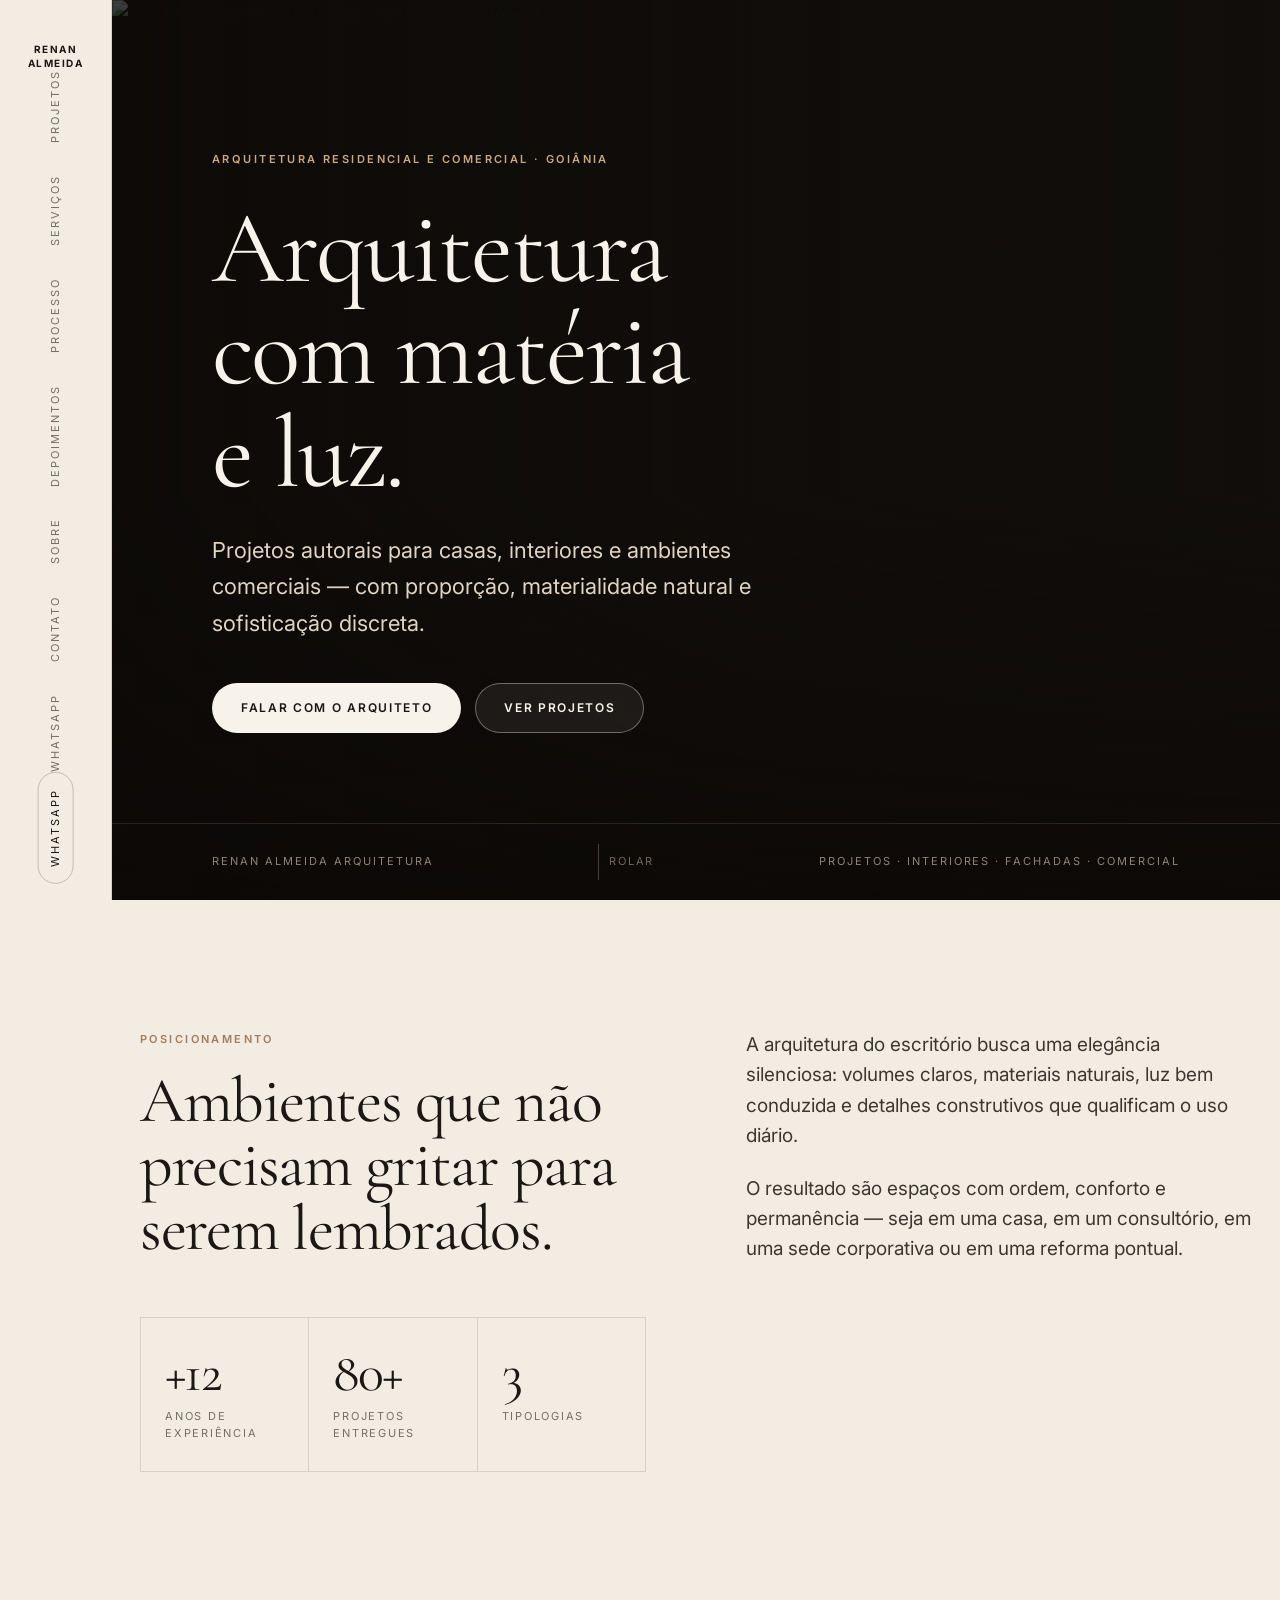
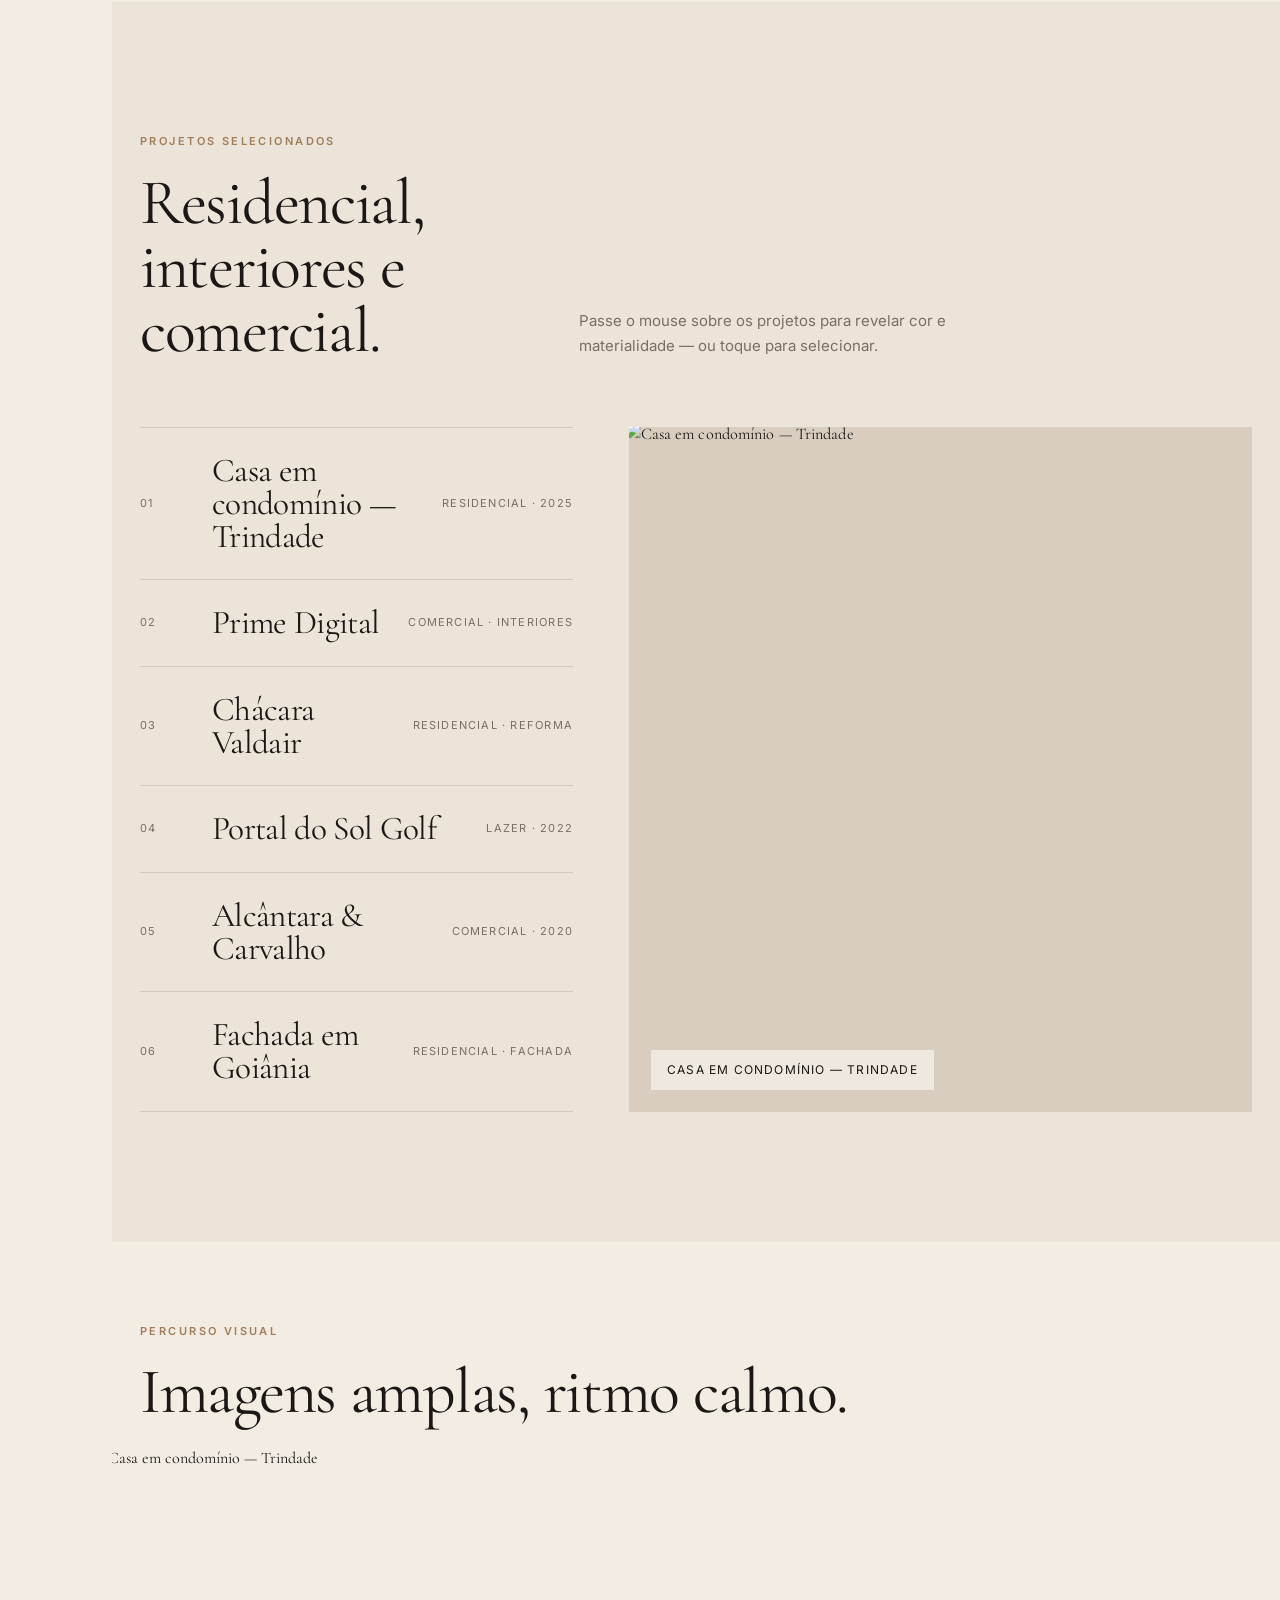
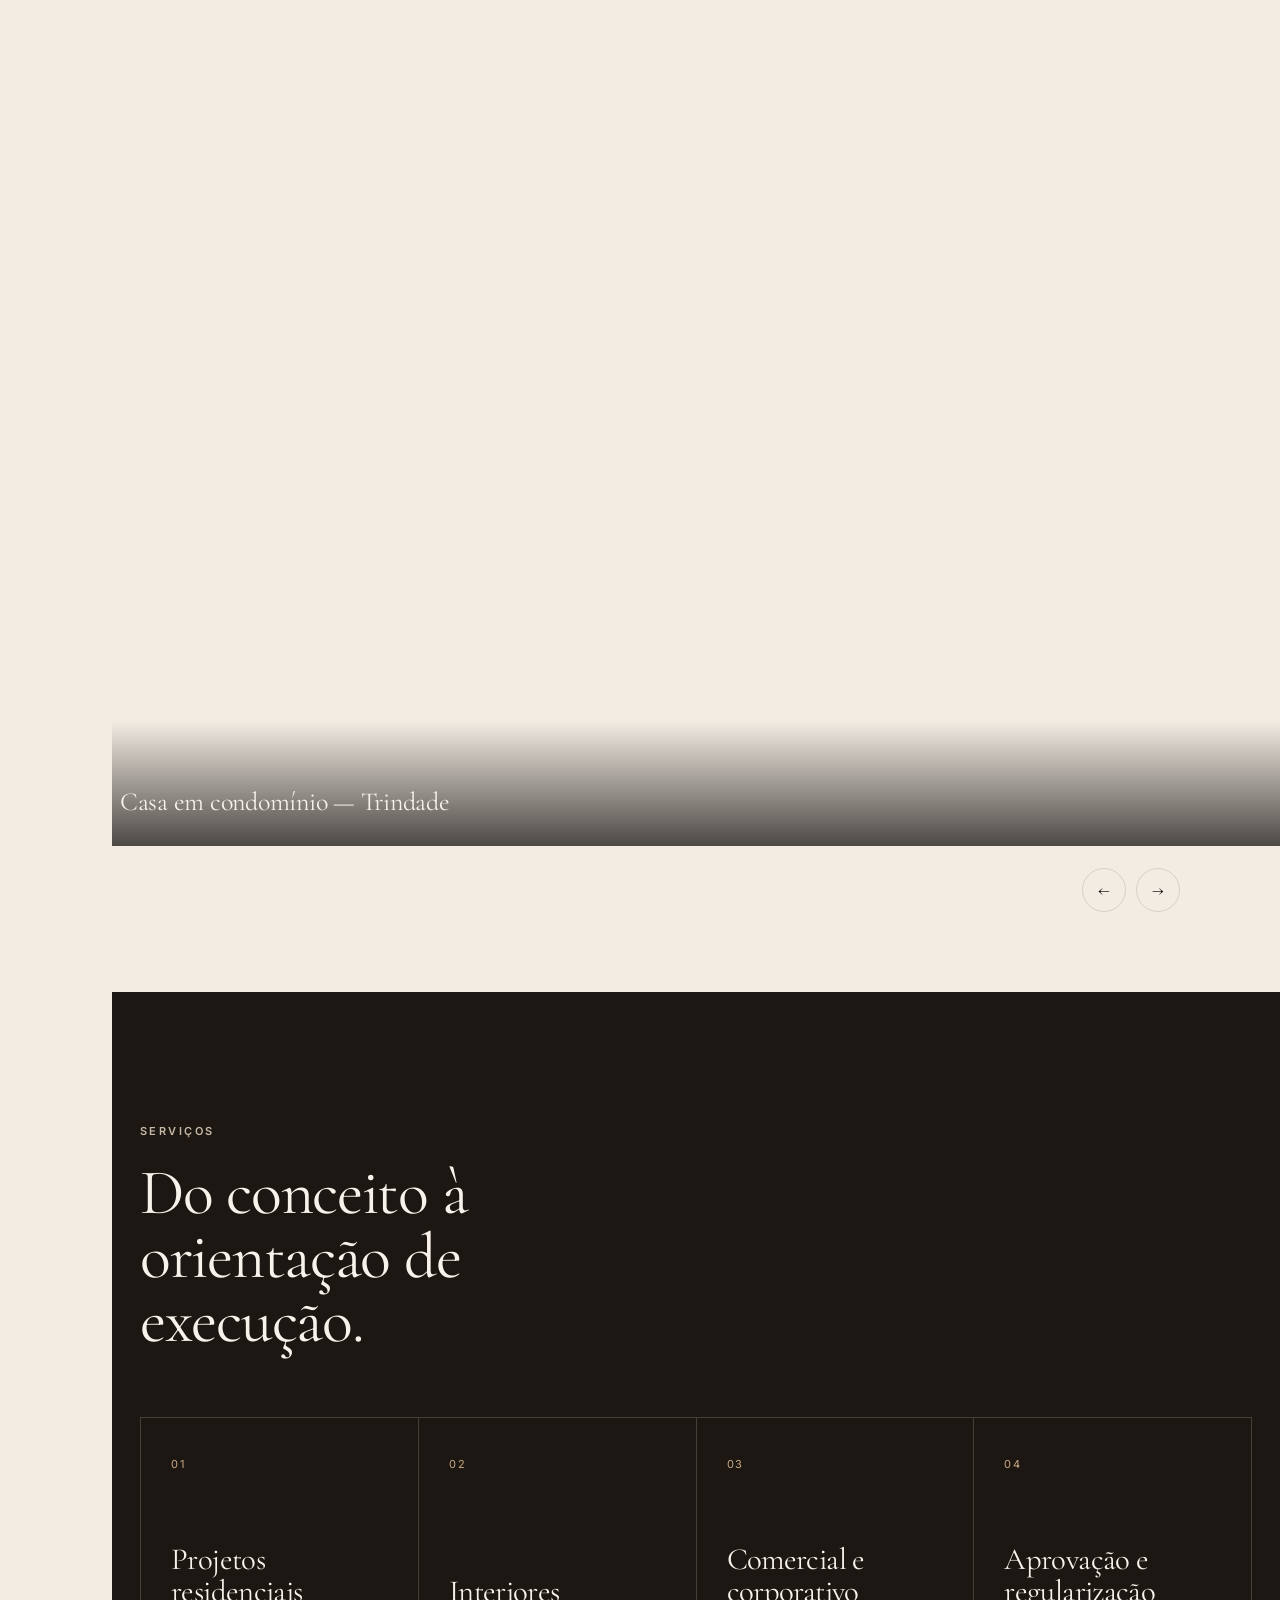
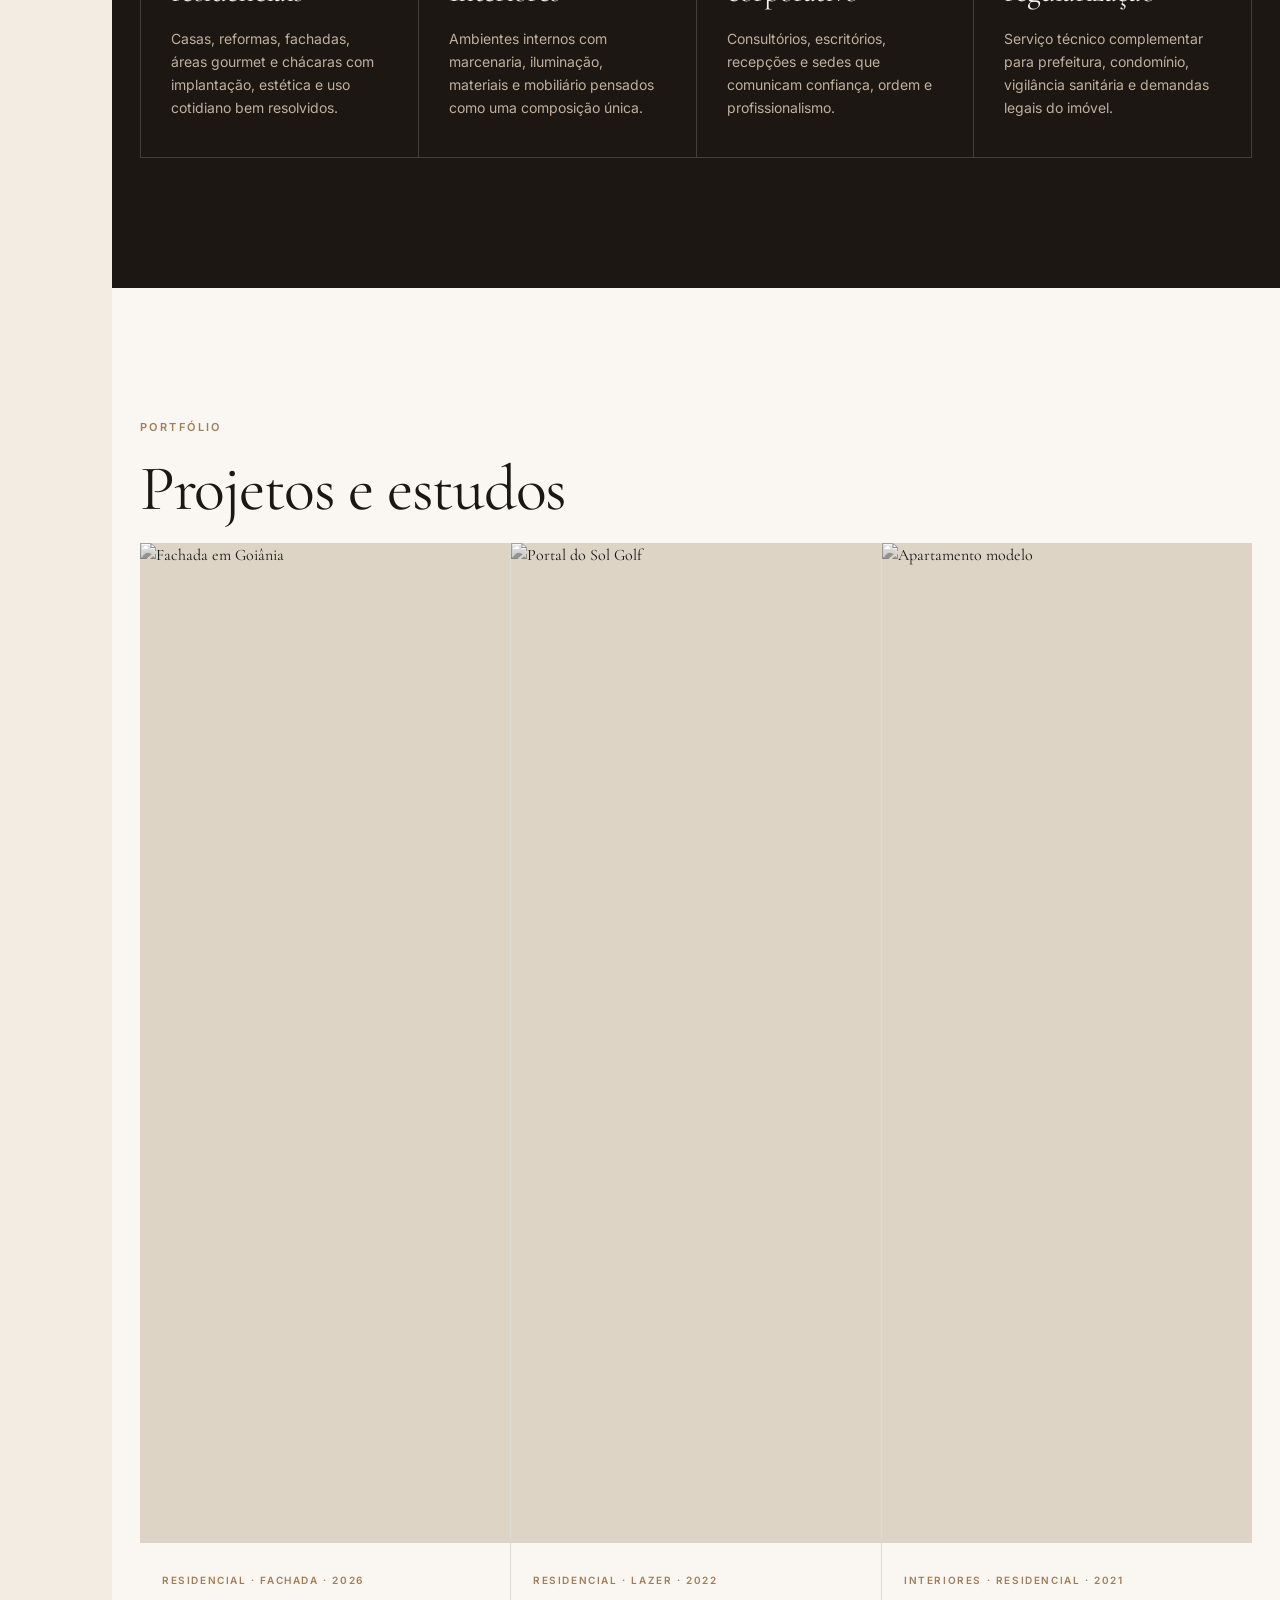
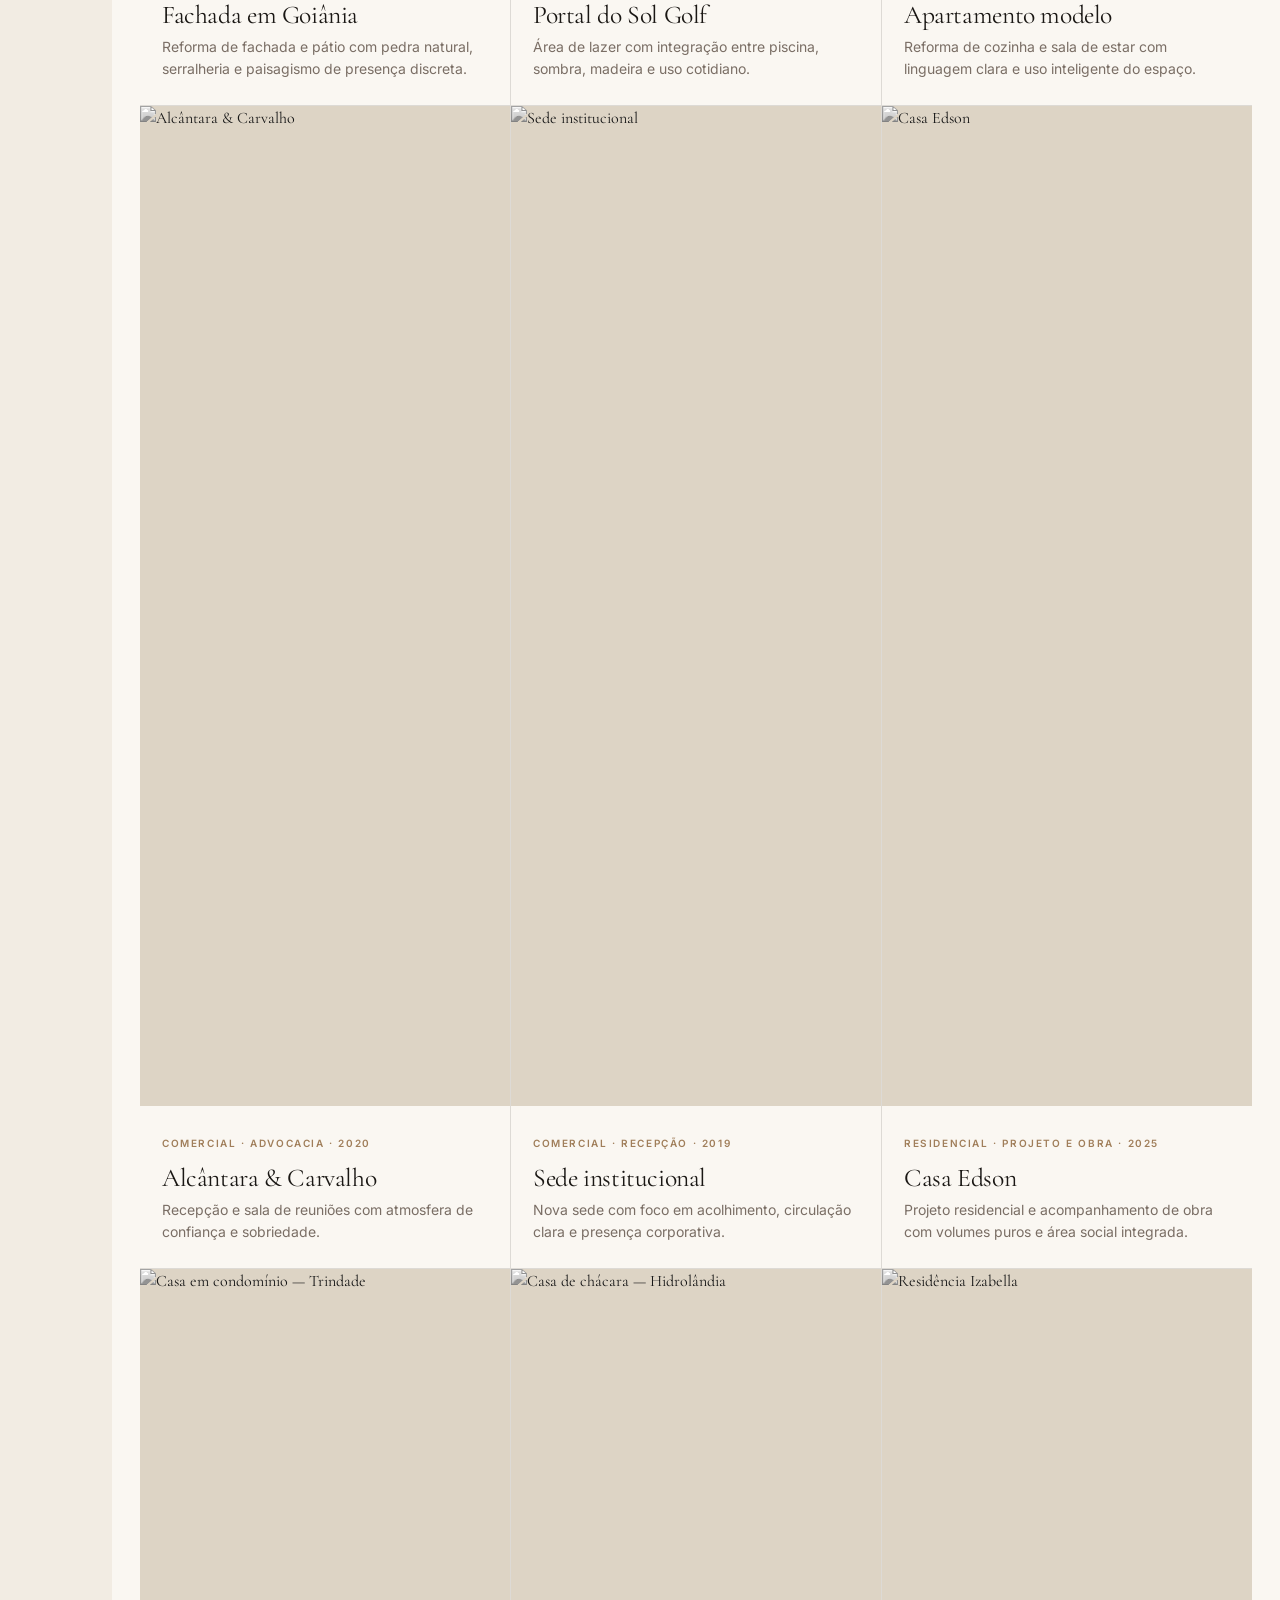
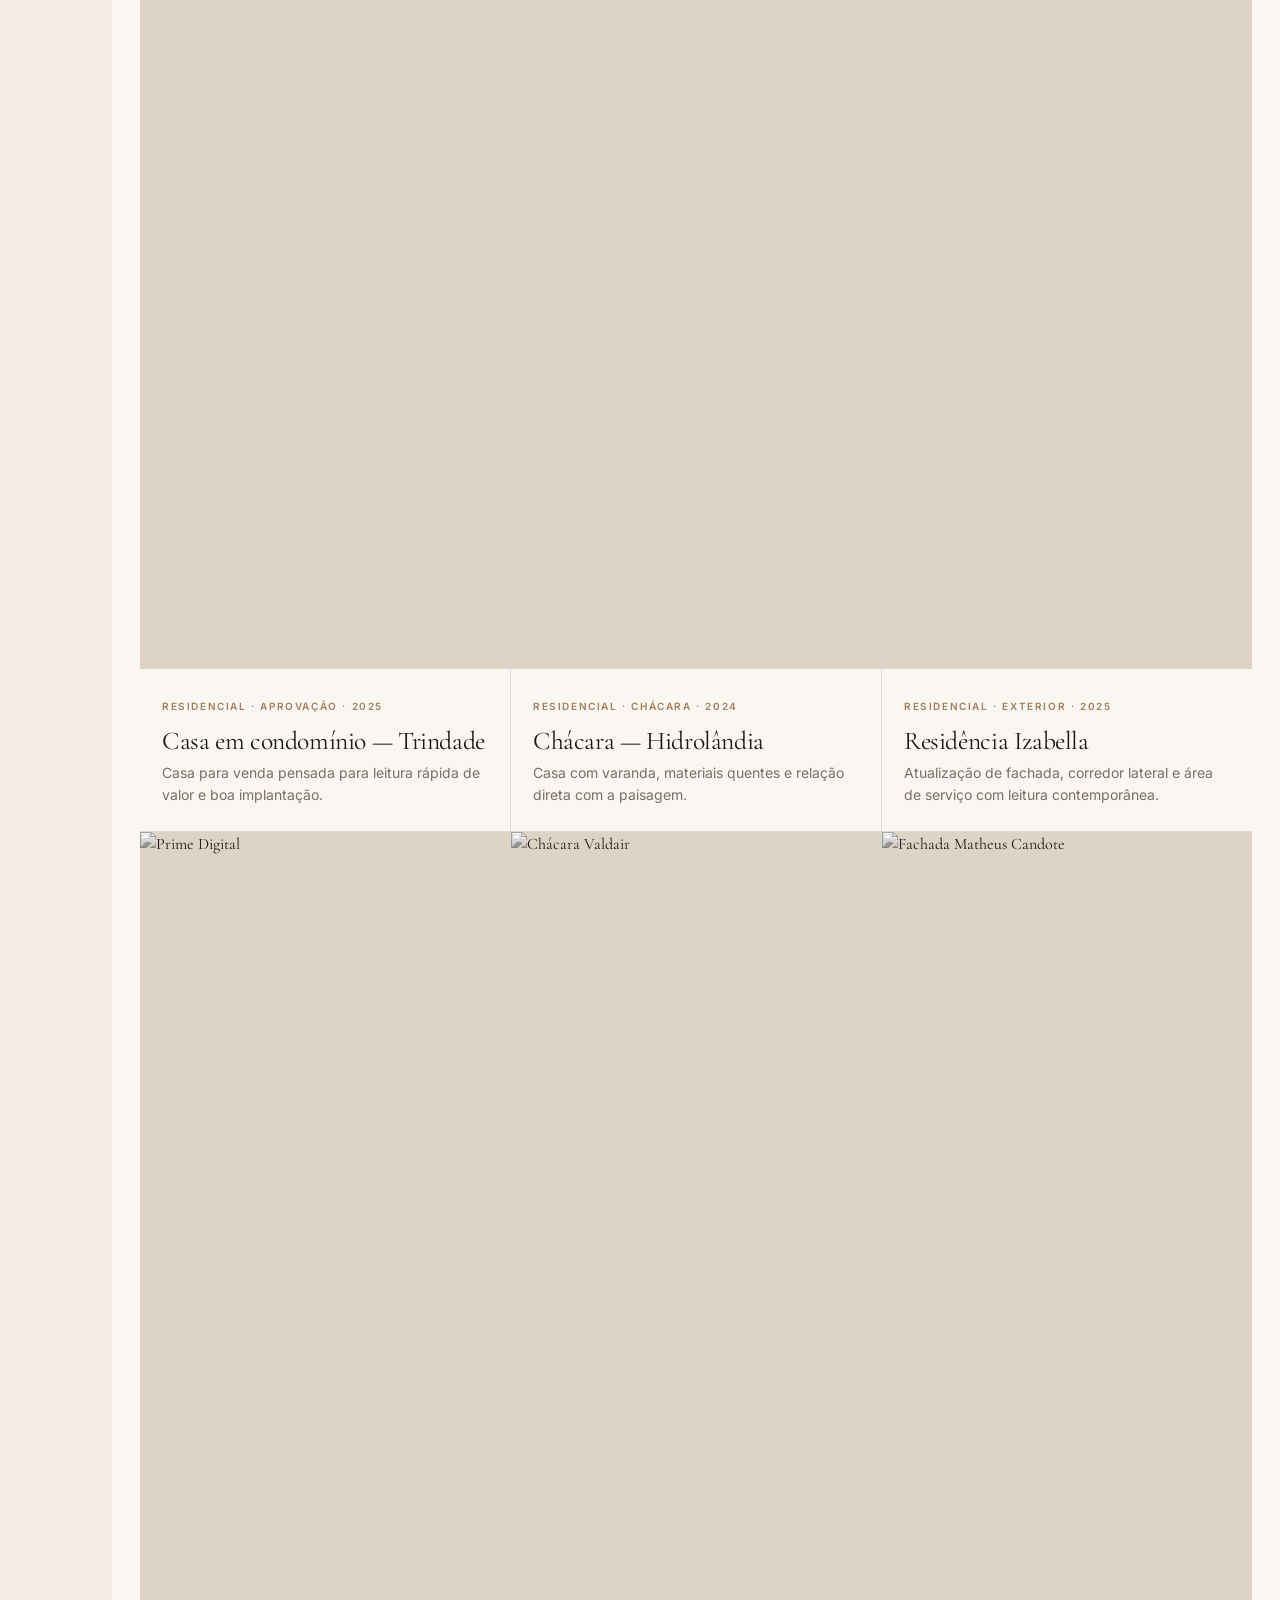
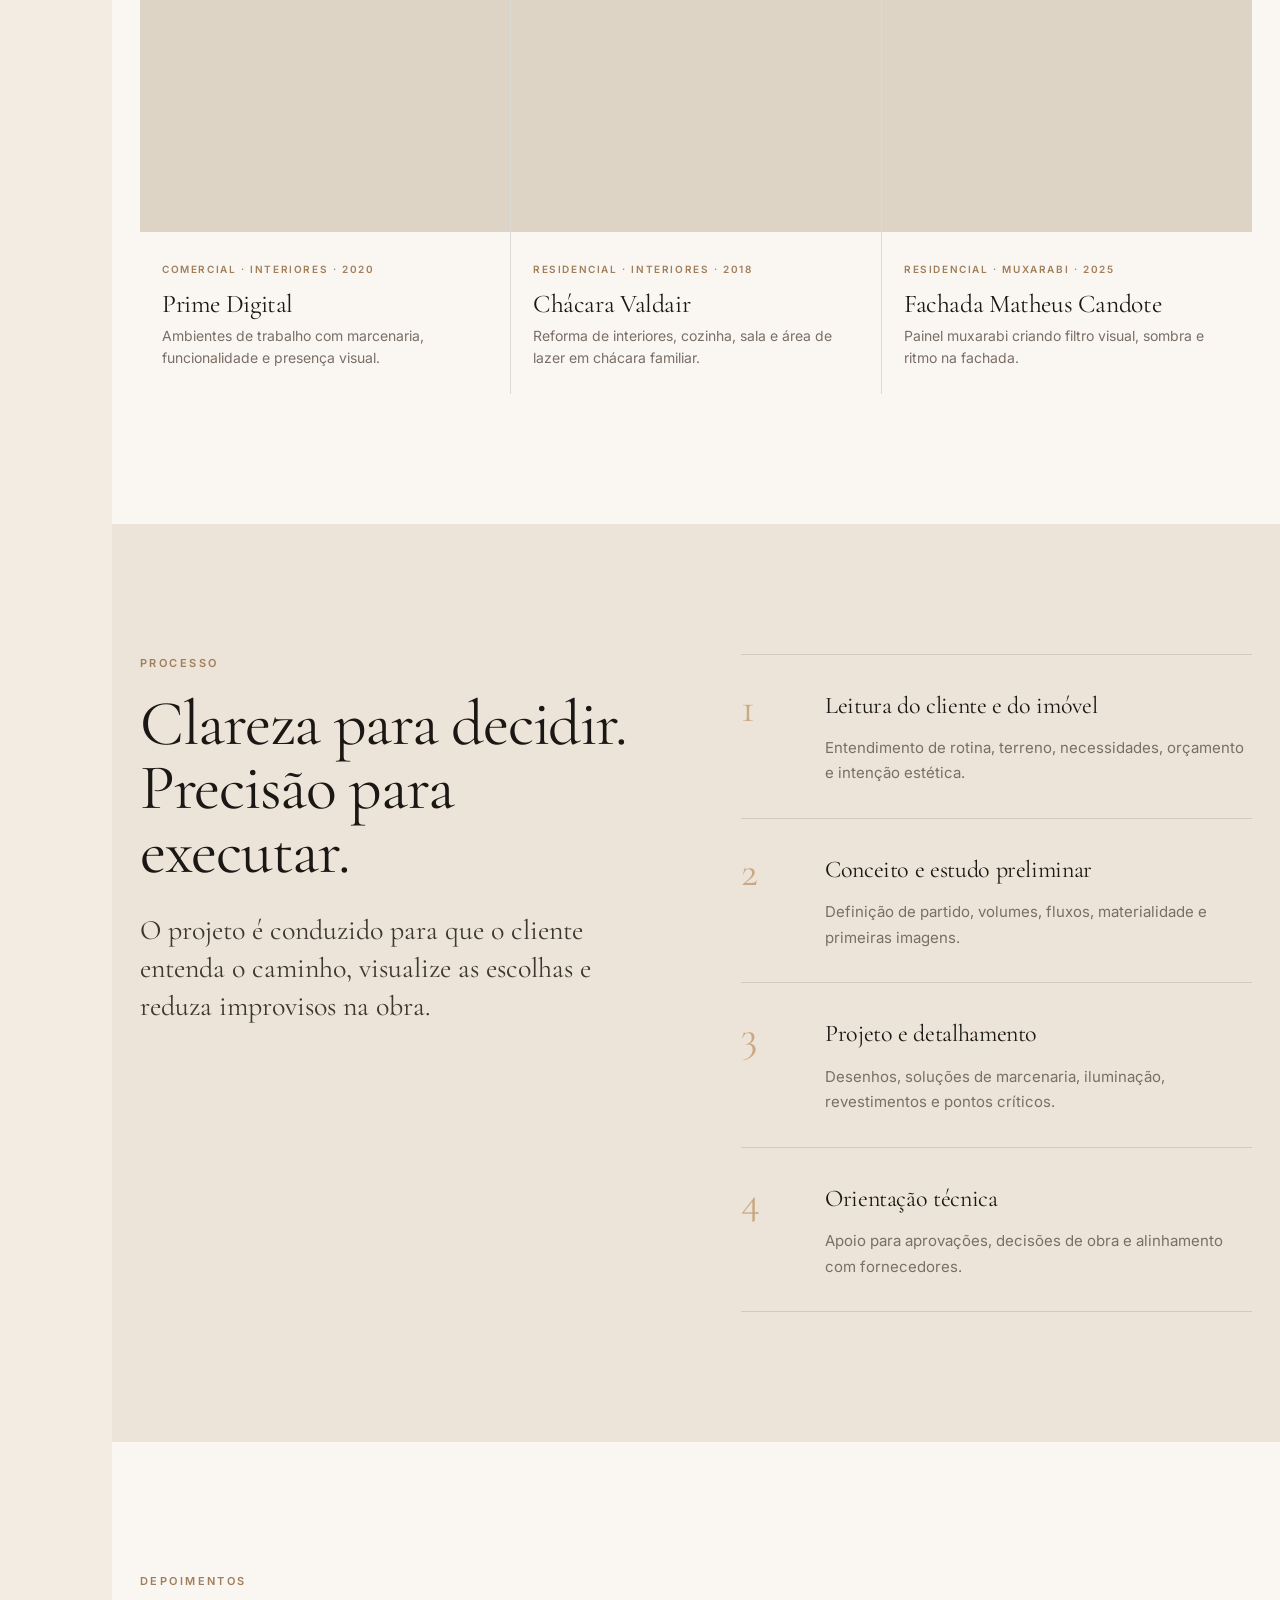
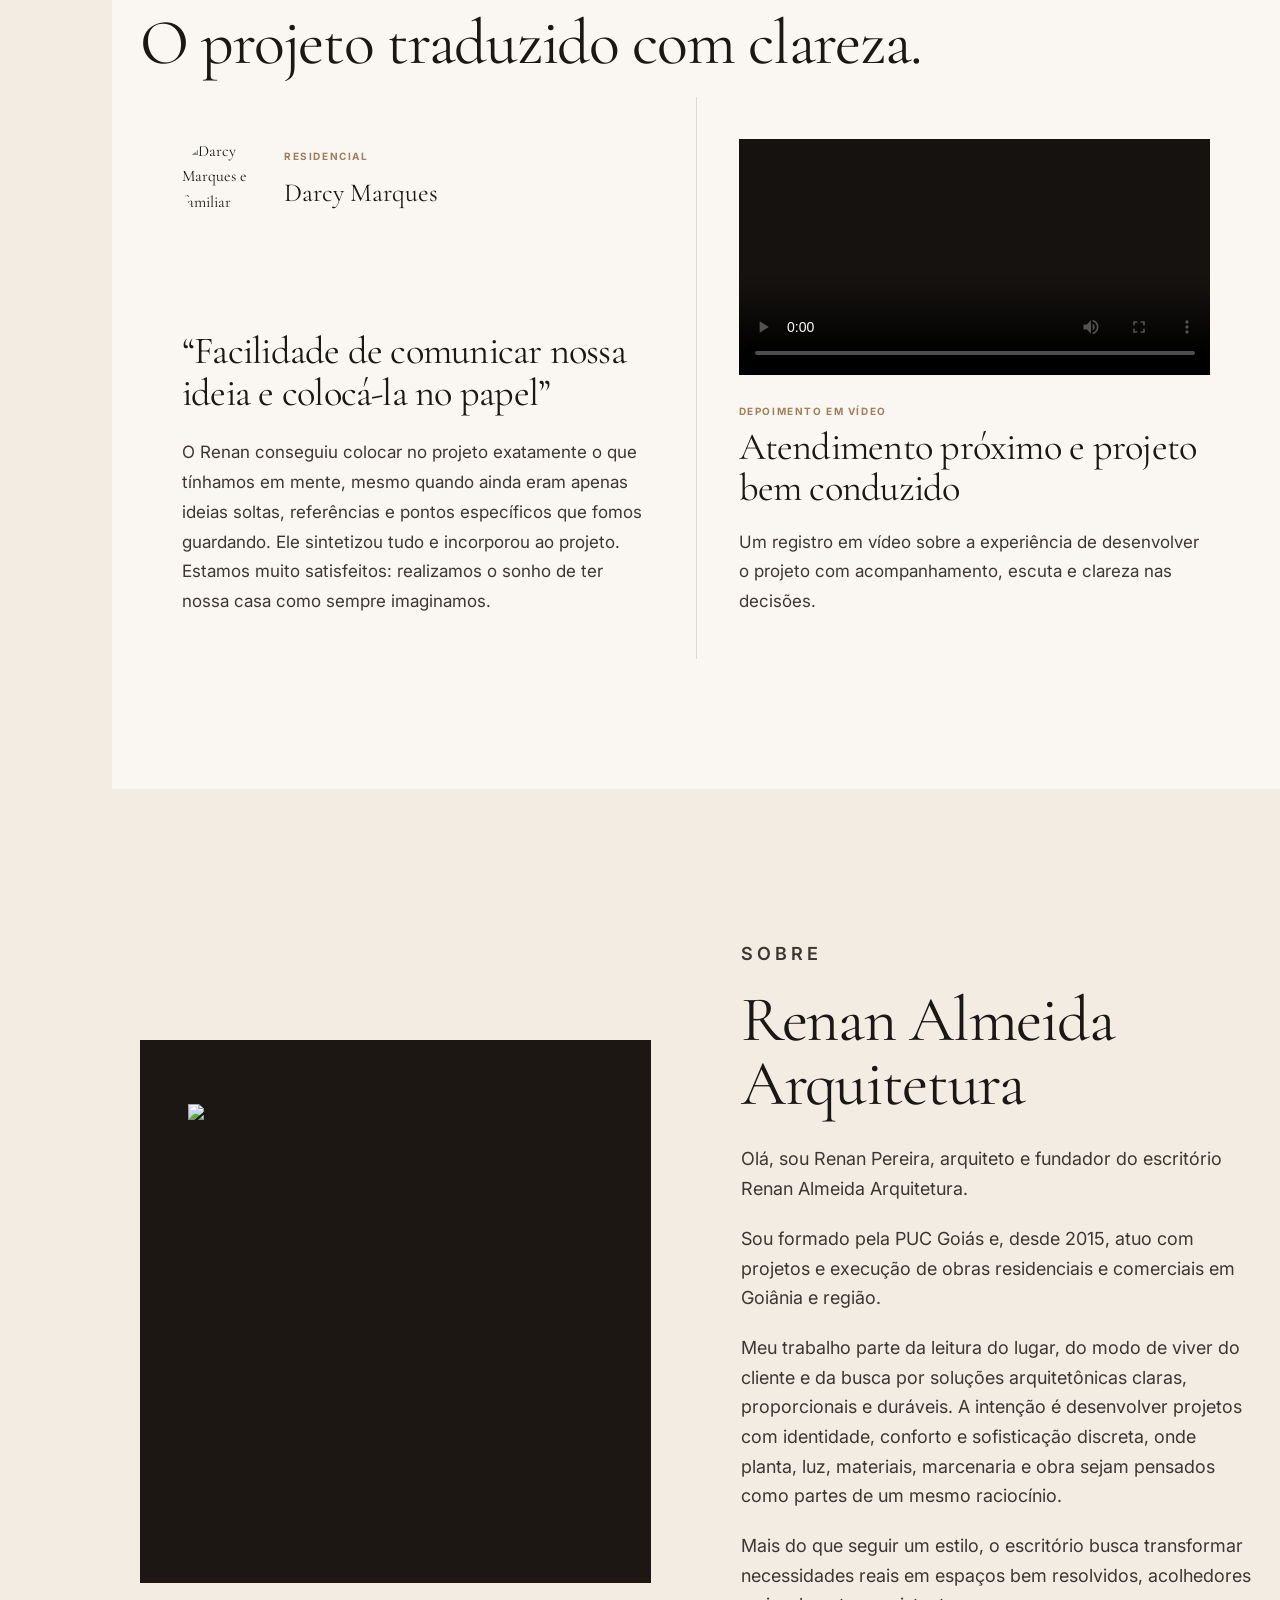
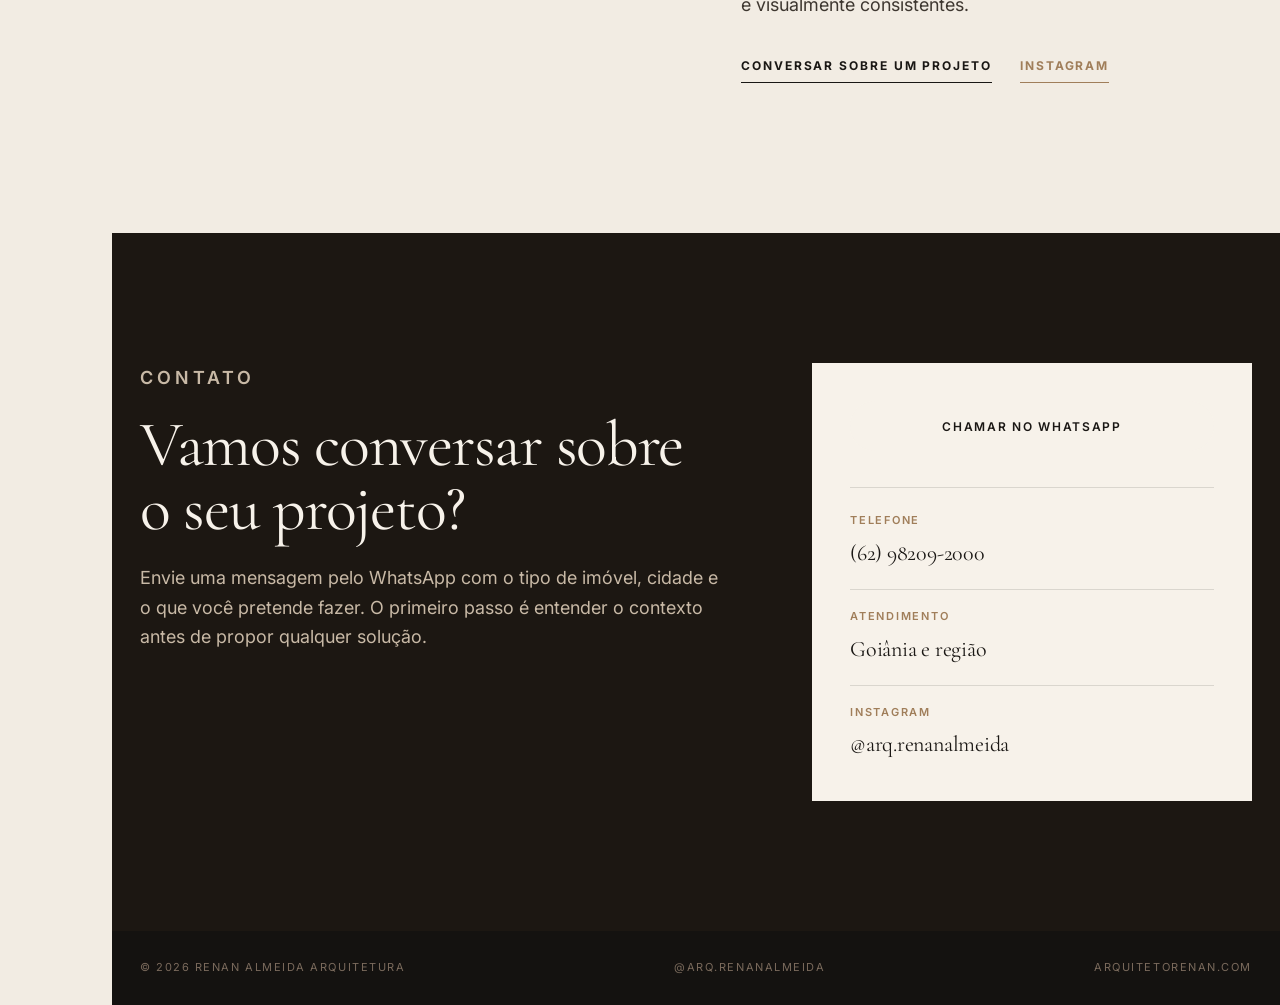
==== index.html @ e24e5504 "Add files via upload" ====
<!doctype html>
<html lang="pt-BR">
<head>
  <meta charset="utf-8">
  <meta name="viewport" content="width=device-width, initial-scale=1">
  <title>Renan Almeida Arquitetura | Projetos residenciais e comerciais em Goiânia</title>
  <meta name="description" content="Renan Almeida Arquitetura desenvolve projetos residenciais, comerciais e de interiores em Goiânia, com sobriedade, materialidade natural, luz e sofisticação discreta.">
  <meta name="theme-color" content="#f2ece3">
  <link rel="canonical" href="https://arquitetorenan.com/">
  <meta property="og:title" content="Renan Almeida Arquitetura">
  <meta property="og:description" content="Arquitetura residencial e comercial com sobriedade, materialidade e sofisticação discreta.">
  <meta property="og:type" content="website">
  <meta property="og:url" content="https://arquitetorenan.com/">
  <meta property="og:image" content="https://arquitetorenan.com/assets/og-image.jpg">
  <link rel="icon" type="image/png" href="assets/favicon.png">
  <link rel="preconnect" href="https://fonts.googleapis.com">
  <link rel="preconnect" href="https://fonts.gstatic.com" crossorigin>
  <link href="https://fonts.googleapis.com/css2?family=Cormorant+Garamond:ital,wght@0,300;0,400;0,500;1,300;1,400&family=Inter:wght@400;500;600;700&display=swap" rel="stylesheet">
  <link rel="stylesheet" href="styles.css">
  <script type="application/ld+json">
  {
    "@context": "https://schema.org",
    "@type": "Architect",
    "name": "Renan Almeida Arquitetura",
    "url": "https://arquitetorenan.com/",
    "sameAs": ["https://www.instagram.com/arq.renanalmeida/"],
    "telephone": "+55 62 98209-2000",
    "areaServed": "Goiânia e região",
    "address": {
      "@type": "PostalAddress",
      "addressLocality": "Goiânia",
      "addressRegion": "GO",
      "addressCountry": "BR"
    }
  }
  </script>
</head>
<body>
  <a class="skip-link" href="#conteudo">Pular para o conteúdo</a>

  <!-- SIDE RAIL (desktop) -->
  <aside class="side-rail" aria-label="Menu principal">
    <a class="rail-brand" href="#topo" aria-label="Renan Almeida Arquitetura">
      <img src="assets/logo-mark.png" alt="" aria-hidden="true">
      <span>Renan<br>Almeida</span>
    </a>
    <nav class="rail-nav">
      <a href="#projetos">Projetos</a>
      <a href="#servicos">Serviços</a>
      <a href="#processo">Processo</a>
      <a href="#depoimentos">Depoimentos</a>
      <a href="#sobre">Sobre</a>
      <a href="#contato">Contato</a>
      <a class="mobile-menu-whatsapp" href="https://wa.me/5562982092000?text=Ol%C3%A1%2C%20Renan.%20Vim%20pelo%20site%20e%20gostaria%20de%20falar%20sobre%20um%20projeto." target="_blank" rel="noopener">WhatsApp</a>
    </nav>
    <a class="rail-cta" href="https://wa.me/5562982092000?text=Ol%C3%A1%2C%20Renan.%20Vim%20pelo%20site%20e%20gostaria%20de%20falar%20sobre%20um%20projeto." target="_blank" rel="noopener">WhatsApp</a>
  </aside>

  <!-- MOBILE HEADER -->
  <header class="mobile-header">
    <a class="mobile-brand" href="#topo">
      <img src="assets/logo-mark.png" alt="">
      <span>Renan Almeida</span>
    </a>
    <button class="menu-toggle" type="button" aria-expanded="false" aria-controls="mobile-menu">Menu</button>
    <nav id="mobile-menu" class="mobile-menu" hidden>
      <a href="#projetos">Projetos</a>
      <a href="#servicos">Serviços</a>
      <a href="#processo">Processo</a>
      <a href="#depoimentos">Depoimentos</a>
      <a href="#sobre">Sobre</a>
      <a href="#contato">Contato</a>
      <a class="mobile-menu-whatsapp" href="https://wa.me/5562982092000?text=Ol%C3%A1%2C%20Renan.%20Vim%20pelo%20site%20e%20gostaria%20de%20falar%20sobre%20um%20projeto." target="_blank" rel="noopener">WhatsApp</a>
    </nav>
  </header>

  <main id="conteudo">

    <!-- HERO -->
    <section id="topo" class="hero" aria-label="Apresentação">
      <div class="hero-media">
        <img src="assets/img/hero.webp" alt="Vista aérea de residência com piscina e área externa em execução" width="1152" height="2048">
      </div>
      <div class="hero-content">
        <p class="eyebrow">Arquitetura residencial e comercial · Goiânia</p>
        <h1>Arquitetura<br>com matéria<br>e luz.</h1>
        <p class="hero-text">Projetos autorais para casas, interiores e ambientes comerciais — com proporção, materialidade natural e sofisticação discreta.</p>
        <div class="hero-actions">
          <a class="btn btn-primary" href="https://wa.me/5562982092000?text=Ol%C3%A1%2C%20Renan.%20Vim%20pelo%20site%20e%20gostaria%20de%20falar%20sobre%20um%20projeto." target="_blank" rel="noopener">Falar com o arquiteto</a>
          <a class="btn btn-secondary" href="#projetos">Ver projetos</a>
        </div>
      </div>
      <div class="hero-footer">
        <span>Renan Almeida Arquitetura</span>
        <div class="scroll-hint">Rolar</div>
        <span>Projetos · Interiores · Fachadas · Comercial</span>
      </div>
    </section>

    <!-- INTRO -->
    <section class="intro section-pad">
      <div class="container two-cols align-start">
        <div class="reveal">
          <p class="eyebrow">Posicionamento</p>
          <h2>Ambientes que não precisam gritar para serem lembrados.</h2>
          <div class="stat-row">
            <div class="stat-item">
              <div class="stat-num">+12</div>
              <div class="stat-label">Anos de experiência</div>
            </div>
            <div class="stat-item">
              <div class="stat-num">80+</div>
              <div class="stat-label">Projetos entregues</div>
            </div>
            <div class="stat-item">
              <div class="stat-num">3</div>
              <div class="stat-label">Tipologias</div>
            </div>
          </div>
        </div>
        <div class="intro-copy reveal reveal-delay-1">
          <p>A arquitetura do escritório busca uma elegância silenciosa: volumes claros, materiais naturais, luz bem conduzida e detalhes construtivos que qualificam o uso diário.</p>
          <p>O resultado são espaços com ordem, conforto e permanência — seja em uma casa, em um consultório, em uma sede corporativa ou em uma reforma pontual.</p>
        </div>
      </div>
    </section>

    <!-- PROJETOS INTERATIVOS -->
    <section id="projetos" class="featured section-pad soft-bg">
      <div class="container">
        <div class="section-head reveal">
          <div>
            <p class="eyebrow">Projetos selecionados</p>
            <h2>Residencial, interiores e comercial.</h2>
          </div>
          <p>Passe o mouse sobre os projetos para revelar cor e materialidade — ou toque para selecionar.</p>
        </div>
        <div class="interactive-projects">
          <div class="project-list" aria-label="Lista de projetos">
            <a class="project-row" href="galeria.html#casa-daniel" data-img="assets/img/casa-daniel.webp" data-title="Casa em condomínio — Trindade">
              <span class="project-index">01</span>
              <span class="project-name">Casa em condomínio — Trindade</span>
              <span class="project-meta">Residencial · 2025</span>
            </a>
            <a class="project-row" href="galeria.html#prime-digital" data-img="assets/img/prime-digital.webp" data-title="Prime Digital">
              <span class="project-index">02</span>
              <span class="project-name">Prime Digital</span>
              <span class="project-meta">Comercial · interiores</span>
            </a>
            <a class="project-row" href="galeria.html#valdair" data-img="assets/img/valdair.webp" data-title="Chácara Valdair">
              <span class="project-index">03</span>
              <span class="project-name">Chácara Valdair</span>
              <span class="project-meta">Residencial · reforma</span>
            </a>
            <a class="project-row" href="galeria.html#portal-sol-golf" data-img="assets/img/portal-sol-golf.webp" data-title="Portal do Sol Golf">
              <span class="project-index">04</span>
              <span class="project-name">Portal do Sol Golf</span>
              <span class="project-meta">Lazer · 2022</span>
            </a>
            <a class="project-row" href="galeria.html#alcantara-carvalho" data-img="assets/img/alcantara-carvalho.webp" data-title="Alcântara & Carvalho">
              <span class="project-index">05</span>
              <span class="project-name">Alcântara & Carvalho</span>
              <span class="project-meta">Comercial · 2020</span>
            </a>
            <a class="project-row" href="galeria.html#fachada-goiania" data-img="assets/img/fachada-goiania.webp" data-title="Fachada em Goiânia">
              <span class="project-index">06</span>
              <span class="project-name">Fachada em Goiânia</span>
              <span class="project-meta">Residencial · fachada</span>
            </a>
          </div>
          <figure class="project-preview active">
            <img id="projectPreview" src="assets/img/casa-daniel.webp" alt="Casa em condomínio — Trindade" width="1600" height="1000">
            <figcaption id="projectCaption">Casa em condomínio — Trindade</figcaption>
          </figure>
        </div>
      </div>
    </section>

    <!-- CARROSSEL FULLWIDTH -->
    <section class="carousel-section">
      <div class="container">
        <div class="section-head compact reveal">
          <p class="eyebrow">Percurso visual</p>
          <h2>Imagens amplas, ritmo calmo.</h2>
        </div>
      </div>
      <div class="carousel-track" id="carouselTrack" aria-label="Carrossel de projetos">
        <figure class="carousel-card">
          <a class="carousel-gallery-link" href="galeria.html#casa-daniel"><img src="assets/img/casa-daniel.webp" alt="Casa em condomínio — Trindade" loading="lazy" width="1600" height="1000">
          <figcaption><strong>Casa em condomínio — Trindade</strong><span>Residencial · fachada</span></figcaption></a>
        </figure>
        <figure class="carousel-card">
          <a class="carousel-gallery-link" href="galeria.html#prime-digital"><img src="assets/img/prime-digital.webp" alt="Prime Digital" loading="lazy" width="1600" height="1000">
          <figcaption><strong>Prime Digital</strong><span>Comercial · interiores</span></figcaption></a>
        </figure>
        <figure class="carousel-card">
          <a class="carousel-gallery-link" href="galeria.html#valdair"><img src="assets/img/valdair.webp" alt="Chácara Valdair" loading="lazy" width="1600" height="1000">
          <figcaption><strong>Chácara Valdair</strong><span>Residencial · reforma</span></figcaption></a>
        </figure>
        <figure class="carousel-card">
          <a class="carousel-gallery-link" href="galeria.html#portal-sol-golf"><img src="assets/img/portal-sol-golf.webp" alt="Portal do Sol Golf" loading="lazy" width="1600" height="1000">
          <figcaption><strong>Portal do Sol Golf</strong><span>Residencial · lazer</span></figcaption></a>
        </figure>
        <figure class="carousel-card">
          <a class="carousel-gallery-link" href="galeria.html#alcantara-carvalho"><img src="assets/img/alcantara-carvalho.webp" alt="Alcântara & Carvalho" loading="lazy" width="1600" height="1000">
          <figcaption><strong>Alcântara & Carvalho</strong><span>Comercial · advocacia</span></figcaption></a>
        </figure>
        <figure class="carousel-card">
          <a class="carousel-gallery-link" href="galeria.html#fachada-goiania"><img src="assets/img/fachada-goiania.webp" alt="Fachada em Goiânia" loading="lazy" width="1600" height="1000">
          <figcaption><strong>Fachada em Goiânia</strong><span>Residencial · fachada</span></figcaption></a>
        </figure>
      </div>
      <div class="carousel-controls">
        <button class="carousel-btn" id="prevBtn" aria-label="Anterior">&#8592;</button>
        <button class="carousel-btn" id="nextBtn" aria-label="Próximo">&#8594;</button>
      </div>
    </section>

    <!-- SERVIÇOS -->
    <section id="servicos" class="section-pad deep-bg">
      <div class="container">
        <div class="section-head inverted reveal">
          <div>
            <p class="eyebrow">Serviços</p>
            <h2>Do conceito à orientação de execução.</h2>
          </div>
        </div>
        <div class="service-grid">
          <div class="service-item reveal">
            <span class="service-num">01</span>
            <div>
              <h3>Projetos residenciais</h3>
              <p>Casas, reformas, fachadas, áreas gourmet e chácaras com implantação, estética e uso cotidiano bem resolvidos.</p>
            </div>
          </div>
          <div class="service-item reveal reveal-delay-1">
            <span class="service-num">02</span>
            <div>
              <h3>Interiores</h3>
              <p>Ambientes internos com marcenaria, iluminação, materiais e mobiliário pensados como uma composição única.</p>
            </div>
          </div>
          <div class="service-item reveal reveal-delay-2">
            <span class="service-num">03</span>
            <div>
              <h3>Comercial e corporativo</h3>
              <p>Consultórios, escritórios, recepções e sedes que comunicam confiança, ordem e profissionalismo.</p>
            </div>
          </div>
          <div class="service-item reveal reveal-delay-3">
            <span class="service-num">04</span>
            <div>
              <h3>Aprovação e regularização</h3>
              <p>Serviço técnico complementar para prefeitura, condomínio, vigilância sanitária e demandas legais do imóvel.</p>
            </div>
          </div>
        </div>
      </div>
    </section>

    <!-- PORTFÓLIO GRID -->
    <section class="portfolio-grid section-pad paper-bg">
      <div class="container">
        <div class="section-head compact reveal">
          <p class="eyebrow">Portfólio</p>
          <h2>Projetos e estudos</h2>
        </div>
        <div class="grid-cards">

          <article class="project-card reveal">
            <a href="galeria.html#fachada-goiania" aria-label="Ver galeria de Fachada em Goiânia">
              <figure><img src="assets/img/fachada-goiania.webp" alt="Fachada em Goiânia" loading="lazy" width="1600" height="1000"></figure>
              <div class="card-info">
                <span class="card-tag">Residencial · fachada · 2026</span>
                <h3>Fachada em Goiânia</h3>
                <p>Reforma de fachada e pátio com pedra natural, serralheria e paisagismo de presença discreta.</p>
              </div>
            </a>
          </article>

          <article class="project-card reveal reveal-delay-1">
            <a href="galeria.html#portal-sol-golf" aria-label="Ver galeria de Portal do Sol Golf">
              <figure><img src="assets/img/portal-sol-golf.webp" alt="Portal do Sol Golf" loading="lazy" width="1600" height="1000"></figure>
              <div class="card-info">
                <span class="card-tag">Residencial · lazer · 2022</span>
                <h3>Portal do Sol Golf</h3>
                <p>Área de lazer com integração entre piscina, sombra, madeira e uso cotidiano.</p>
              </div>
            </a>
          </article>

          <article class="project-card reveal reveal-delay-2">
            <a href="galeria.html#apartamento-modelo" aria-label="Ver galeria de Apartamento modelo">
              <figure><img src="assets/img/apartamento-modelo.webp" alt="Apartamento modelo" loading="lazy" width="1600" height="1000"></figure>
              <div class="card-info">
                <span class="card-tag">Interiores · residencial · 2021</span>
                <h3>Apartamento modelo</h3>
                <p>Reforma de cozinha e sala de estar com linguagem clara e uso inteligente do espaço.</p>
              </div>
            </a>
          </article>

          <article class="project-card reveal">
            <a href="galeria.html#alcantara-carvalho" aria-label="Ver galeria de Alcântara & Carvalho">
              <figure><img src="assets/img/alcantara-carvalho.webp" alt="Alcântara & Carvalho" loading="lazy" width="1600" height="1000"></figure>
              <div class="card-info">
                <span class="card-tag">Comercial · advocacia · 2020</span>
                <h3>Alcântara & Carvalho</h3>
                <p>Recepção e sala de reuniões com atmosfera de confiança e sobriedade.</p>
              </div>
            </a>
          </article>

          <article class="project-card reveal reveal-delay-1">
            <a href="galeria.html#sede-institucional" aria-label="Ver galeria de Sede institucional">
              <figure><img src="assets/img/sede-institucional.webp" alt="Sede institucional" loading="lazy" width="1600" height="1000"></figure>
              <div class="card-info">
                <span class="card-tag">Comercial · recepção · 2019</span>
                <h3>Sede institucional</h3>
                <p>Nova sede com foco em acolhimento, circulação clara e presença corporativa.</p>
              </div>
            </a>
          </article>

          <article class="project-card reveal reveal-delay-2">
            <a href="galeria.html#casa-edson" aria-label="Ver galeria de Casa Edson">
              <figure><img src="assets/img/casa-edson.webp" alt="Casa Edson" loading="lazy" width="1600" height="1000"></figure>
              <div class="card-info">
                <span class="card-tag">Residencial · projeto e obra · 2025</span>
                <h3>Casa Edson</h3>
                <p>Projeto residencial e acompanhamento de obra com volumes puros e área social integrada.</p>
              </div>
            </a>
          </article>

          <article class="project-card reveal">
            <a href="galeria.html#casa-daniel" aria-label="Ver galeria de Casa em condomínio — Trindade">
              <figure><img src="assets/img/casa-daniel.webp" alt="Casa em condomínio — Trindade" loading="lazy" width="1600" height="1000"></figure>
              <div class="card-info">
                <span class="card-tag">Residencial · aprovação · 2025</span>
                <h3>Casa em condomínio — Trindade</h3>
                <p>Casa para venda pensada para leitura rápida de valor e boa implantação.</p>
              </div>
            </a>
          </article>

          <article class="project-card reveal reveal-delay-1">
            <a href="galeria.html#chacara-pedro" aria-label="Ver galeria de Casa de chácara — Hidrolândia">
              <figure><img src="assets/img/chacara-pedro.webp" alt="Casa de chácara — Hidrolândia" loading="lazy" width="1600" height="1000"></figure>
              <div class="card-info">
                <span class="card-tag">Residencial · chácara · 2024</span>
                <h3>Chácara — Hidrolândia</h3>
                <p>Casa com varanda, materiais quentes e relação direta com a paisagem.</p>
              </div>
            </a>
          </article>

          <article class="project-card reveal reveal-delay-2">
            <a href="galeria.html#izabella" aria-label="Ver galeria de Residência Izabella">
              <figure><img src="assets/img/izabella.webp" alt="Residência Izabella" loading="lazy" width="1600" height="1000"></figure>
              <div class="card-info">
                <span class="card-tag">Residencial · exterior · 2025</span>
                <h3>Residência Izabella</h3>
                <p>Atualização de fachada, corredor lateral e área de serviço com leitura contemporânea.</p>
              </div>
            </a>
          </article>

          <article class="project-card reveal">
            <a href="galeria.html#prime-digital" aria-label="Ver galeria de Prime Digital">
              <figure><img src="assets/img/prime-digital.webp" alt="Prime Digital" loading="lazy" width="1600" height="1000"></figure>
              <div class="card-info">
                <span class="card-tag">Comercial · interiores · 2020</span>
                <h3>Prime Digital</h3>
                <p>Ambientes de trabalho com marcenaria, funcionalidade e presença visual.</p>
              </div>
            </a>
          </article>

          <article class="project-card reveal reveal-delay-1">
            <a href="galeria.html#valdair" aria-label="Ver galeria de Chácara Valdair">
              <figure><img src="assets/img/valdair.webp" alt="Chácara Valdair" loading="lazy" width="1600" height="1000"></figure>
              <div class="card-info">
                <span class="card-tag">Residencial · interiores · 2018</span>
                <h3>Chácara Valdair</h3>
                <p>Reforma de interiores, cozinha, sala e área de lazer em chácara familiar.</p>
              </div>
            </a>
          </article>

          <article class="project-card reveal reveal-delay-2">
            <a href="galeria.html#matheus-candote" aria-label="Ver galeria de Fachada Matheus Candote">
              <figure><img src="assets/img/matheus-candote.webp" alt="Fachada Matheus Candote" loading="lazy" width="1600" height="1000"></figure>
              <div class="card-info">
                <span class="card-tag">Residencial · muxarabi · 2025</span>
                <h3>Fachada Matheus Candote</h3>
                <p>Painel muxarabi criando filtro visual, sombra e ritmo na fachada.</p>
              </div>
            </a>
          </article>

        </div>
      </div>
    </section>

    <!-- PROCESSO -->
    <section id="processo" class="section-pad soft-bg">
      <div class="container two-cols align-start">
        <div class="reveal">
          <p class="eyebrow">Processo</p>
          <h2>Clareza para decidir. Precisão para executar.</h2>
          <p class="lead" style="margin-top: 28px;">O projeto é conduzido para que o cliente entenda o caminho, visualize as escolhas e reduza improvisos na obra.</p>
        </div>
        <ol class="process-list reveal reveal-delay-1">
          <li class="process-item">
            <span class="process-num">1</span>
            <div class="process-content">
              <strong>Leitura do cliente e do imóvel</strong>
              <p>Entendimento de rotina, terreno, necessidades, orçamento e intenção estética.</p>
            </div>
          </li>
          <li class="process-item">
            <span class="process-num">2</span>
            <div class="process-content">
              <strong>Conceito e estudo preliminar</strong>
              <p>Definição de partido, volumes, fluxos, materialidade e primeiras imagens.</p>
            </div>
          </li>
          <li class="process-item">
            <span class="process-num">3</span>
            <div class="process-content">
              <strong>Projeto e detalhamento</strong>
              <p>Desenhos, soluções de marcenaria, iluminação, revestimentos e pontos críticos.</p>
            </div>
          </li>
          <li class="process-item">
            <span class="process-num">4</span>
            <div class="process-content">
              <strong>Orientação técnica</strong>
              <p>Apoio para aprovações, decisões de obra e alinhamento com fornecedores.</p>
            </div>
          </li>
        </ol>
      </div>
    </section>

    <!-- DEPOIMENTOS -->
    <section id="depoimentos" class="testimonials section-pad paper-bg">
      <div class="container">
        <div class="section-head compact reveal">
          <p class="eyebrow">Depoimentos</p>
          <h2>O projeto traduzido com clareza.</h2>
        </div>
        <div class="testimonial-grid">
          <article class="testimonial-card reveal">
            <div class="testimonial-head">
              <img src="assets/testimonials/darcy-marques.jpg" alt="Darcy Marques e familiar" loading="lazy" width="800" height="800">
              <div>
                <span class="testimonial-label">Residencial</span>
                <strong>Darcy Marques</strong>
              </div>
            </div>
            <blockquote>
              <h3>“Facilidade de comunicar nossa ideia e colocá-la no papel”</h3>
              <p>O Renan conseguiu colocar no projeto exatamente o que tínhamos em mente, mesmo quando ainda eram apenas ideias soltas, referências e pontos específicos que fomos guardando. Ele sintetizou tudo e incorporou ao projeto. Estamos muito satisfeitos: realizamos o sonho de ter nossa casa como sempre imaginamos.</p>
            </blockquote>
          </article>

          <article class="testimonial-card testimonial-video-card reveal reveal-delay-1">
            <div class="video-frame">
              <video controls preload="metadata" poster="assets/testimonials/depoimento-video-poster.jpg">
                <source src="assets/testimonials/depoimento-video.mp4" type="video/mp4">
                Seu navegador não suporta vídeo em HTML5.
              </video>
            </div>
            <div class="testimonial-video-text">
              <span class="testimonial-label">Depoimento em vídeo</span>
              <h3>Atendimento próximo e projeto bem conduzido</h3>
              <p>Um registro em vídeo sobre a experiência de desenvolver o projeto com acompanhamento, escuta e clareza nas decisões.</p>
            </div>
          </article>
        </div>
      </div>
    </section>

    <!-- ABOUT -->
    <section id="sobre" class="about section-pad">
      <div class="container two-cols">
        <figure class="about-image about-portrait reveal">
          <img src="assets/about/renan-almeida.jpg" alt="Renan Pereira, arquiteto fundador do Renan Almeida Arquitetura" loading="lazy" width="900" height="900">
        </figure>
        <div class="about-text reveal reveal-delay-1">
          <p class="eyebrow">Sobre</p>
          <h2>Renan Almeida Arquitetura</h2>
          <p>Olá, sou Renan Pereira, arquiteto e fundador do escritório Renan Almeida Arquitetura.</p>
          <p>Sou formado pela PUC Goiás e, desde 2015, atuo com projetos e execução de obras residenciais e comerciais em Goiânia e região.</p>
          <p>Meu trabalho parte da leitura do lugar, do modo de viver do cliente e da busca por soluções arquitetônicas claras, proporcionais e duráveis. A intenção é desenvolver projetos com identidade, conforto e sofisticação discreta, onde planta, luz, materiais, marcenaria e obra sejam pensados como partes de um mesmo raciocínio.</p>
          <p>Mais do que seguir um estilo, o escritório busca transformar necessidades reais em espaços bem resolvidos, acolhedores e visualmente consistentes.</p>
          <div class="about-links">
            <a class="text-link" href="#contato">Conversar sobre um projeto</a>
            <a class="text-link muted-link" href="https://www.instagram.com/arq.renanalmeida/" target="_blank" rel="noopener">Instagram</a>
          </div>
        </div>
      </div>
    </section>

    <!-- CONTATO -->
    <section id="contato" class="contact section-pad deep-bg">
      <div class="container contact-grid">
        <div class="reveal">
          <p class="eyebrow">Contato</p>
          <h2>Vamos conversar sobre o seu projeto?</h2>
          <p>Envie uma mensagem pelo WhatsApp com o tipo de imóvel, cidade e o que você pretende fazer. O primeiro passo é entender o contexto antes de propor qualquer solução.</p>
        </div>
        <div class="contact-card reveal reveal-delay-1">
          <a class="btn btn-primary full" href="https://wa.me/5562982092000?text=Ol%C3%A1%2C%20Renan.%20Vim%20pelo%20site%20e%20gostaria%20de%20falar%20sobre%20um%20projeto." target="_blank" rel="noopener">Chamar no WhatsApp</a>
          <div class="contact-info-line">
            <div class="contact-info-label">Telefone</div>
            <div class="contact-info-val"><a href="tel:+5562982092000">(62) 98209-2000</a></div>
          </div>
          <div class="contact-info-line">
            <div class="contact-info-label">Atendimento</div>
            <div class="contact-info-val">Goiânia e região</div>
          </div>
          <div class="contact-info-line">
            <div class="contact-info-label">Instagram</div>
            <div class="contact-info-val"><a href="https://www.instagram.com/arq.renanalmeida/" target="_blank" rel="noopener">@arq.renanalmeida</a></div>
          </div>
        </div>
      </div>
    </section>

  </main>

  <footer class="footer">
    <div class="container footer-inner">
      <span>© <span id="year"></span> Renan Almeida Arquitetura</span>
      <a href="https://www.instagram.com/arq.renanalmeida/" target="_blank" rel="noopener">@arq.renanalmeida</a>
      <span>arquitetorenan.com</span>
    </div>
  </footer>

  <script src="script.js" defer></script>
  <a class="mobile-floating-whatsapp" href="https://wa.me/5562982092000?text=Ol%C3%A1%2C%20Renan.%20Vim%20pelo%20site%20e%20gostaria%20de%20falar%20sobre%20um%20projeto." target="_blank" rel="noopener">Falar pelo WhatsApp</a>
</body>
</html>
---- styles.css ----
/* ===== TOKENS ===== */
:root {
  --bg: #f2ece3;
  --bg-warm: #ece4d8;
  --paper: #faf7f2;
  --cream: #f7f2ea;
  --ink: #1a1714;
  --ink-mid: #3e3730;
  --muted: #7a6e65;
  --line: rgba(26,23,20,.13);
  --deep: #1c1712;
  --deep-2: #141210;
  --accent: #a07e5a;
  --accent-light: #c9a882;
  --max: 1220px;
  --rail: 112px;
  --easing: cubic-bezier(0.25,0,0.15,1);
  --transition: 0.4s var(--easing);
}

/* ===== RESET ===== */
*, *::before, *::after { box-sizing: border-box; margin: 0; }
html { scroll-behavior: smooth; }
body {
  background: var(--bg);
  color: var(--ink);
  font-family: 'Cormorant Garamond', Georgia, serif;
  line-height: 1.6;
  text-rendering: optimizeLegibility;
  -webkit-font-smoothing: antialiased;
}
img { max-width: 100%; display: block; }
a { color: inherit; text-decoration: none; }
button { font: inherit; color: inherit; cursor: pointer; background: none; border: none; padding: 0; }

/* ===== SKIP ===== */
.skip-link { position: absolute; left: -999px; top: 8px; background: #fff; padding: 10px 14px; z-index: 200; }
.skip-link:focus { left: 8px; }

/* ===== TYPOGRAPHY ===== */
.eyebrow {
  font-family: 'Inter', ui-sans-serif, system-ui, sans-serif;
  font-size: 11px;
  letter-spacing: .22em;
  text-transform: uppercase;
  color: var(--accent);
  font-weight: 600;
  margin: 0 0 20px;
}
h1, h2, h3 {
  font-family: 'Cormorant Garamond', Georgia, serif;
  font-weight: 400;
  letter-spacing: -.02em;
  line-height: 1;
}
h1 { font-size: clamp(52px, 8vw, 114px); color: var(--cream); }
h2 { font-size: clamp(36px, 5vw, 76px); }
h3 { font-size: clamp(22px, 2.8vw, 34px); }
p {
  font-family: 'Inter', ui-sans-serif, system-ui, sans-serif;
  font-size: 16px;
  color: var(--muted);
  line-height: 1.7;
}
.lead {
  font-family: 'Cormorant Garamond', Georgia, serif;
  font-size: clamp(20px, 2.2vw, 28px);
  color: var(--ink-mid);
  line-height: 1.35;
}

/* ===== LAYOUT ===== */
.container { width: min(var(--max), calc(100% - 56px)); margin-inline: auto; }
.section-pad { padding: 130px 0; }
.soft-bg { background: var(--bg-warm); }
.deep-bg { background: var(--deep); color: var(--cream); }
.paper-bg { background: var(--paper); }

.two-cols {
  display: grid;
  grid-template-columns: 1fr 1fr;
  gap: 90px;
  align-items: center;
}
.align-start { align-items: start; }

/* ===== SIDE RAIL ===== */
.side-rail {
  position: fixed;
  inset: 0 auto 0 0;
  width: var(--rail);
  z-index: 80;
  border-right: 1px solid var(--line);
  background: rgba(242,236,227,.91);
  backdrop-filter: blur(20px) saturate(1.4);
  display: flex;
  flex-direction: column;
  align-items: center;
  justify-content: space-between;
  padding: 30px 16px;
}
.rail-brand {
  display: flex;
  flex-direction: column;
  align-items: center;
  gap: 12px;
  text-align: center;
}
.rail-brand img { width: 44px; height: auto; object-fit: contain; }
.rail-brand span {
  font-family: 'Inter', sans-serif;
  font-size: 10px;
  text-transform: uppercase;
  letter-spacing: .15em;
  font-weight: 700;
  line-height: 1.4;
  color: var(--ink);
}
.rail-nav { display: flex; flex-direction: column; gap: 32px; align-items: center; }
.rail-nav a {
  writing-mode: vertical-rl;
  transform: rotate(180deg);
  font-family: 'Inter', sans-serif;
  font-size: 11px;
  letter-spacing: .18em;
  text-transform: uppercase;
  color: var(--muted);
  transition: color .3s;
  position: relative;
}
.rail-nav a::after {
  content: '';
  position: absolute;
  bottom: -4px;
  left: 50%;
  transform: translateX(-50%) scaleY(0);
  width: 1px;
  height: 0;
  background: var(--accent);
  transition: height .3s, transform .3s;
}
.rail-nav a:hover { color: var(--ink); }
.rail-cta {
  writing-mode: vertical-rl;
  transform: rotate(180deg);
  font-family: 'Inter', sans-serif;
  font-size: 11px;
  text-transform: uppercase;
  letter-spacing: .18em;
  color: var(--ink);
  border: 1px solid rgba(26,23,20,.22);
  padding: 16px 8px;
  border-radius: 999px;
  transition: background .3s, border-color .3s;
}
.rail-cta:hover { background: rgba(255,255,255,.4); border-color: var(--accent); }
.mobile-header { display: none; }
main, .footer { margin-left: var(--rail); }

/* ===== HERO ===== */
.hero {
  min-height: 100vh;
  position: relative;
  display: grid;
  grid-template-rows: 1fr auto;
  overflow: hidden;
  background: #120f0c;
}
.hero-media {
  position: absolute;
  inset: 0;
  z-index: 0;
}
.hero-media::after {
  content: '';
  position: absolute;
  inset: 0;
  background:
    linear-gradient(to right, rgba(12,9,7,.78) 0%, rgba(12,9,7,.25) 55%, rgba(12,9,7,.08) 100%),
    linear-gradient(to top, rgba(12,9,7,.85) 0%, transparent 45%);
}
.hero-media img {
  width: 100%;
  height: 100%;
  object-fit: cover;
  transform-origin: center;
  animation: heroScale 14s ease-out forwards;
}
@keyframes heroScale {
  from { transform: scale(1.06); filter: saturate(.7); }
  to   { transform: scale(1);    filter: saturate(.88); }
}
.hero-content {
  position: relative;
  z-index: 1;
  align-self: end;
  padding: 0 min(8vw, 100px) 90px;
  max-width: 1100px;
}
.hero-content .eyebrow { color: var(--accent-light); margin-bottom: 28px; }
.hero-text {
  font-family: 'Inter', sans-serif;
  font-size: clamp(17px, 1.8vw, 22px);
  color: #e2d4c4;
  max-width: 580px;
  margin: 28px 0 42px;
  line-height: 1.65;
}
.hero-actions { display: flex; gap: 14px; flex-wrap: wrap; }
.hero-footer {
  position: relative;
  z-index: 1;
  display: flex;
  justify-content: space-between;
  align-items: center;
  gap: 24px;
  padding: 20px min(8vw, 100px);
  border-top: 1px solid rgba(246,240,231,.12);
}
.hero-footer span {
  font-family: 'Inter', sans-serif;
  color: rgba(212,196,178,.65);
  font-size: 11px;
  text-transform: uppercase;
  letter-spacing: .18em;
}
.scroll-hint {
  display: flex;
  align-items: center;
  gap: 10px;
  font-family: 'Inter', sans-serif;
  font-size: 11px;
  letter-spacing: .16em;
  text-transform: uppercase;
  color: rgba(212,196,178,.5);
}
.scroll-hint::before {
  content: '';
  width: 1px;
  height: 36px;
  background: rgba(212,196,178,.3);
  animation: scrollPulse 2s ease-in-out infinite;
}
@keyframes scrollPulse {
  0%, 100% { opacity: .3; transform: scaleY(1); }
  50%       { opacity: .7; transform: scaleY(1.15); }
}

/* ===== BUTTONS ===== */
.btn {
  display: inline-flex;
  align-items: center;
  justify-content: center;
  gap: 10px;
  border-radius: 999px;
  padding: 14px 28px;
  font-family: 'Inter', sans-serif;
  font-size: 12px;
  letter-spacing: .14em;
  text-transform: uppercase;
  font-weight: 600;
  border: 1px solid transparent;
  transition: transform .3s var(--easing), background .3s, border-color .3s, color .3s;
  min-height: 50px;
}
.btn-primary { background: var(--cream); color: var(--ink); }
.btn-primary:hover { background: #fff; transform: translateY(-2px); }
.btn-secondary { color: var(--cream); border-color: rgba(246,240,231,.38); background: rgba(246,240,231,.07); }
.btn-secondary:hover { background: rgba(246,240,231,.14); transform: translateY(-2px); }
.btn.full { width: 100%; }

/* ===== INTRO ===== */
.intro .two-cols { gap: 100px; }
.intro-copy p { font-size: 19px; color: var(--ink-mid); line-height: 1.6; }
.intro-copy p + p { margin-top: 22px; }
.stat-row {
  display: flex;
  gap: 0;
  margin-top: 56px;
  border-top: 1px solid var(--line);
  border-left: 1px solid var(--line);
}
.stat-item {
  flex: 1;
  padding: 28px 24px;
  border-right: 1px solid var(--line);
  border-bottom: 1px solid var(--line);
}
.stat-num {
  font-family: 'Cormorant Garamond', Georgia, serif;
  font-size: 54px;
  letter-spacing: -.03em;
  line-height: 1;
  color: var(--ink);
}
.stat-label {
  font-family: 'Inter', sans-serif;
  font-size: 11px;
  text-transform: uppercase;
  letter-spacing: .16em;
  color: var(--muted);
  margin-top: 8px;
}

/* ===== PROJECTS INTERACTIVE ===== */
.section-head {
  display: grid;
  grid-template-columns: minmax(0,.72fr) minspace(0, 1.28fr);
  grid-template-columns: .72fr 1.28fr;
  gap: 60px;
  align-items: end;
  margin-bottom: 64px;
}
.section-head.compact { display: block; margin-bottom: 22px; }
.section-head.compact h2 { margin-bottom: 12px; }
.section-head > p:last-child {
  font-family: 'Inter', sans-serif;
  font-size: 15px;
  color: var(--muted);
  max-width: 400px;
  margin-bottom: 4px;
}
.section-head.inverted p { color: #c8b9a6; }
.section-head.inverted h2 { color: var(--cream); }

.interactive-projects {
  display: grid;
  grid-template-columns: minmax(300px,.82fr) minmax(0,1.18fr);
  gap: 56px;
  align-items: stretch;
}
.project-list { border-top: 1px solid var(--line); }
.project-row {
  width: 100%;
  display: grid;
  grid-template-columns: 52px 1fr auto;
  gap: 20px;
  align-items: center;
  text-align: left;
  border-bottom: 1px solid var(--line);
  padding: 26px 0;
  transition: padding-left .3s var(--easing), color .3s;
  text-decoration: none;
  color: inherit;
}
.project-row:hover, .project-row:focus-visible {
  padding-left: 16px;
  color: var(--accent);
  outline: none;
}
.project-index {
  font-family: 'Inter', sans-serif;
  font-size: 11px;
  color: var(--muted);
  letter-spacing: .1em;
}
.project-name {
  font-family: 'Cormorant Garamond', Georgia, serif;
  font-size: clamp(22px, 2.6vw, 38px);
  letter-spacing: -.02em;
  line-height: 1;
}
.project-meta {
  font-family: 'Inter', sans-serif;
  font-size: 11px;
  letter-spacing: .11em;
  text-transform: uppercase;
  color: var(--muted);
  text-align: right;
}
.project-preview {
  margin: 0;
  position: relative;
  overflow: hidden;
  background: #d8cdbf;
}
.project-preview-link {
  display: block;
  height: 100%;
  color: inherit;
  text-decoration: none;
}
.project-preview-link:focus-visible {
  outline: 2px solid var(--accent);
  outline-offset: -2px;
}
.project-preview img {
  width: 100%;
  height: 100%;
  object-fit: cover;
  filter: grayscale(1) saturate(.25);
  transition: filter .6s var(--easing), transform .8s var(--easing), opacity .25s;
}
.project-preview.active img {
  filter: grayscale(0) saturate(.92);
  transform: scale(1.015);
}
.project-preview figcaption {
  position: absolute;
  left: 22px;
  bottom: 22px;
  font-family: 'Inter', sans-serif;
  background: rgba(242,236,227,.88);
  backdrop-filter: blur(12px);
  padding: 10px 16px;
  font-size: 12px;
  letter-spacing: .1em;
  text-transform: uppercase;
  color: var(--ink);
}

/* ===== FULLWIDTH CAROUSEL ===== */
.carousel-section { overflow: hidden; padding: 80px 0; }
.carousel-track {
  display: flex;
  gap: 0;
  overflow-x: auto;
  scroll-snap-type: x mandatory;
  scrollbar-width: none;
  -webkit-overflow-scrolling: touch;
  cursor: grab;
}
.carousel-track:active { cursor: grabbing; }
.carousel-track::-webkit-scrollbar { display: none; }
.carousel-card {
  margin: 0;
  min-width: min(80vw, 900px);
  scroll-snap-align: start;
  position: relative;
  overflow: hidden;
  flex-shrink: 0;
}
.carousel-card + .carousel-card { margin-left: 3px; }
.carousel-gallery-link {
  display: block;
  position: relative;
  color: inherit;
  text-decoration: none;
}
.carousel-gallery-link:focus-visible {
  outline: 2px solid var(--accent);
  outline-offset: -2px;
}
.carousel-card img {
  aspect-ratio: 3/2;
  object-fit: cover;
  width: 100%;
  display: block;
  filter: saturate(.78);
  transition: filter .5s, transform .7s var(--easing);
}
.carousel-card:hover img { filter: saturate(1); transform: scale(1.02); }
.carousel-card figcaption {
  position: absolute;
  bottom: 0; left: 0; right: 0;
  padding: 60px 28px 24px;
  background: linear-gradient(transparent, rgba(12,9,7,.72));
  display: flex;
  justify-content: space-between;
  align-items: flex-end;
  gap: 24px;
}
.carousel-card figcaption strong {
  font-family: 'Cormorant Garamond', Georgia, serif;
  font-size: clamp(18px, 2.2vw, 26px);
  font-weight: 400;
  color: var(--cream);
  letter-spacing: -.01em;
}
.carousel-card figcaption span {
  font-family: 'Inter', sans-serif;
  font-size: 11px;
  text-transform: uppercase;
  letter-spacing: .16em;
  color: rgba(242,236,227,.6);
  text-align: right;
  white-space: nowrap;
}
.carousel-controls {
  display: flex;
  justify-content: flex-end;
  gap: 10px;
  padding: 22px min(8vw,100px) 0;
}
.carousel-btn {
  width: 44px; height: 44px;
  border-radius: 50%;
  border: 1px solid var(--line);
  background: transparent;
  display: flex; align-items: center; justify-content: center;
  font-size: 18px;
  color: var(--ink);
  transition: background .25s, border-color .25s;
}
.carousel-btn:hover { background: var(--ink); color: var(--cream); border-color: var(--ink); }

/* ===== SERVICES ===== */
.service-grid {
  display: grid;
  grid-template-columns: repeat(4,1fr);
  border-top: 1px solid rgba(246,240,231,.18);
  border-left: 1px solid rgba(246,240,231,.18);
  margin-top: 60px;
}
.service-item {
  padding: 38px 30px;
  min-height: 340px;
  border-right: 1px solid rgba(246,240,231,.18);
  border-bottom: 1px solid rgba(246,240,231,.18);
  display: flex;
  flex-direction: column;
  justify-content: space-between;
  transition: background .35s;
}
.service-item:hover { background: rgba(255,255,255,.04); }
.service-num {
  font-family: 'Inter', sans-serif;
  font-size: 11px;
  letter-spacing: .16em;
  color: var(--accent-light);
}
.service-item h3 {
  font-family: 'Cormorant Garamond', Georgia, serif;
  font-size: clamp(24px, 2.4vw, 34px);
  font-weight: 400;
  letter-spacing: -.02em;
  color: var(--cream);
  line-height: 1.05;
  margin: 24px 0 18px;
}
.service-item p { font-size: 14px; color: #c0b0a0; line-height: 1.65; }

/* ===== PORTFOLIO GRID ===== */
.grid-cards {
  display: grid;
  grid-template-columns: repeat(3,1fr);
  gap: 1px;
  background: var(--line);
}
.project-card {
  background: var(--paper);
  overflow: hidden;
  position: relative;
}
.project-card a { display: block; }
.project-card figure { margin: 0; overflow: hidden; background: #ddd4c5; }
.project-card img {
  aspect-ratio: 4/3;
  object-fit: cover;
  width: 100%;
  filter: grayscale(1) saturate(.2);
  transition: filter .5s var(--easing), transform .6s var(--easing);
}
.project-card:hover img { filter: grayscale(0) saturate(.9); transform: scale(1.04); }
.card-info { padding: 24px 22px; }
.card-tag {
  font-family: 'Inter', sans-serif;
  font-size: 10px;
  letter-spacing: .16em;
  text-transform: uppercase;
  color: var(--accent);
  font-weight: 600;
}
.card-info h3 {
  font-family: 'Cormorant Garamond', Georgia, serif;
  font-size: clamp(18px, 2vw, 26px);
  font-weight: 400;
  letter-spacing: -.015em;
  margin: 10px 0 8px;
  color: var(--ink);
}
.card-info p { font-size: 14px; margin: 0; line-height: 1.6; }

/* ===== PROCESS ===== */
.process-list {
  list-style: none;
  padding: 0;
  display: grid;
  gap: 0;
  border-top: 1px solid var(--line);
}
.process-item {
  padding: 32px 0;
  border-bottom: 1px solid var(--line);
  display: grid;
  grid-template-columns: 60px 1fr;
  gap: 24px;
  align-items: start;
}
.process-num {
  font-family: 'Cormorant Garamond', Georgia, serif;
  font-size: 42px;
  font-weight: 400;
  color: var(--accent-light);
  letter-spacing: -.03em;
  line-height: 1;
}
.process-content strong {
  font-family: 'Cormorant Garamond', Georgia, serif;
  font-size: 24px;
  font-weight: 400;
  letter-spacing: -.015em;
  color: var(--ink);
  display: block;
  margin-bottom: 10px;
}
.process-content p { font-size: 15px; margin: 0; }

/* ===== ABOUT ===== */
.about-image {
  margin: 0;
  overflow: hidden;
  position: relative;
}
.about-image img {
  width: 100%;
  height: 100%;
  min-height: 640px;
  object-fit: cover;
  filter: saturate(.82);
  transition: filter .5s, transform .7s var(--easing);
}
.about-image:hover img { filter: saturate(.96); transform: scale(1.02); }
.about-text { padding: 20px 0; }
.about-text h2 { margin-bottom: 28px; }
.about-text p { font-size: 18px; color: var(--ink-mid); line-height: 1.65; }
.about-text p + p { margin-top: 20px; }
.text-link {
  display: inline-flex;
  margin-top: 36px;
  font-family: 'Inter', sans-serif;
  border-bottom: 1px solid var(--ink);
  font-size: 12px;
  letter-spacing: .16em;
  text-transform: uppercase;
  font-weight: 700;
  padding-bottom: 7px;
  color: var(--ink);
  transition: color .3s, border-color .3s;
}
.text-link:hover { color: var(--accent); border-color: var(--accent); }

/* ===== CONTACT ===== */
.contact-grid {
  display: grid;
  grid-template-columns: 1fr 440px;
  gap: 90px;
  align-items: start;
}
.contact h2 { color: var(--cream); max-width: 680px; margin-bottom: 22px; }
.contact p { color: #c8b9a6; font-size: 18px; max-width: 580px; line-height: 1.65; }
.contact-card {
  background: var(--cream);
  color: var(--ink);
  padding: 38px;
}
.contact-card .btn { margin-bottom: 8px; }
.contact-info-line {
  margin-top: 28px;
  padding-top: 24px;
  border-top: 1px solid var(--line);
}
.contact-info-line + .contact-info-line { border-top: 1px solid var(--line); margin-top: 18px; padding-top: 18px; }
.contact-info-label {
  font-family: 'Inter', sans-serif;
  font-size: 11px;
  text-transform: uppercase;
  letter-spacing: .16em;
  font-weight: 600;
  color: var(--accent);
  margin-bottom: 6px;
}
.contact-info-val {
  font-family: 'Cormorant Garamond', Georgia, serif;
  font-size: 22px;
  font-weight: 400;
  color: var(--ink);
  letter-spacing: -.01em;
}
.contact-info-val a { border-bottom: 1px solid transparent; transition: border-color .25s; }
.contact-info-val a:hover { border-color: var(--ink); }

/* ===== FOOTER ===== */
.footer {
  background: var(--deep-2);
  color: #b5a49060;
  padding: 28px 0;
}
.footer-inner {
  display: flex;
  justify-content: space-between;
  align-items: center;
  gap: 24px;
}
.footer span {
  font-family: 'Inter', sans-serif;
  font-size: 11px;
  text-transform: uppercase;
  letter-spacing: .14em;
  color: #7a6a5c;
}

/* ===== SECTION DIVIDER ===== */
.divider-line {
  height: 1px;
  background: var(--line);
  margin: 0 auto;
  width: calc(100% - var(--rail));
  margin-left: var(--rail);
}

/* ===== REVEAL ANIMATION ===== */
.reveal {
  opacity: 0;
  transform: translateY(28px);
  transition: opacity .8s var(--easing), transform .8s var(--easing);
}
.reveal.in-view {
  opacity: 1;
  transform: translateY(0);
}
.reveal-delay-1 { transition-delay: .1s; }
.reveal-delay-2 { transition-delay: .2s; }
.reveal-delay-3 { transition-delay: .3s; }

/* ===== MOBILE HEADER ===== */
@media (max-width: 1060px) {
  :root { --rail: 0px; }
  .side-rail { display: none; }
  .mobile-header {
    display: flex;
    align-items: center;
    justify-content: space-between;
    position: fixed;
    top: 0; left: 0; right: 0;
    z-index: 80;
    background: rgba(242,236,227,.94);
    backdrop-filter: blur(18px);
    border-bottom: 1px solid var(--line);
    height: 68px;
    padding: 0 22px;
  }
  .mobile-brand {
    display: flex;
    align-items: center;
    gap: 12px;
    font-family: 'Inter', sans-serif;
    text-transform: uppercase;
    letter-spacing: .12em;
    font-size: 11px;
    font-weight: 800;
  }
  .mobile-brand img { width: 30px; height: auto; object-fit: contain; }
  .menu-toggle {
    background: transparent;
    border: 1px solid var(--line);
    border-radius: 999px;
    padding: 8px 16px;
    font-family: 'Inter', sans-serif;
    text-transform: uppercase;
    font-size: 11px;
    letter-spacing: .14em;
    color: var(--ink);
    transition: background .25s;
  }
  .menu-toggle:hover { background: rgba(0,0,0,.06); }
  .mobile-menu {
    position: fixed;
    top: 68px; left: 0; right: 0;
    background: rgba(242,236,227,.97);
    backdrop-filter: blur(20px);
    border-bottom: 1px solid var(--line);
    z-index: 79;
  }
  .mobile-menu a {
    display: block;
    padding: 18px 24px;
    border-bottom: 1px solid var(--line);
    font-family: 'Inter', sans-serif;
    text-transform: uppercase;
    letter-spacing: .14em;
    font-size: 12px;
    font-weight: 600;
  }
  main, .footer { margin-left: 0; }
  .hero { padding-top: 0; }
  .hero-content { padding: 0 28px 80px; }
  .hero-footer { padding: 18px 28px; }
  .section-pad { padding: 90px 0; }
  .two-cols, .interactive-projects, .contact-grid { grid-template-columns: 1fr; gap: 48px; }
  .section-head { grid-template-columns: 1fr; gap: 24px; }
  .service-grid { grid-template-columns: repeat(2,1fr); }
  .grid-cards { grid-template-columns: repeat(2,1fr); }
  .stat-row { flex-wrap: wrap; }
  .stat-item { flex: 0 0 50%; }
  .intro .two-cols { gap: 56px; }
}

@media (max-width: 700px) {
  h1 { font-size: 52px; }
  h2 { font-size: 38px; }
  .hero { min-height: 95vh; }
  .hero-actions { flex-direction: column; }
  .btn { width: 100%; }
  .hero-footer { display: none; }
  .section-pad { padding: 70px 0; }
  .service-grid, .grid-cards { grid-template-columns: 1fr; }
  .carousel-card { min-width: 90vw; }
  .contact-grid { grid-template-columns: 1fr; }
  .process-item { grid-template-columns: 44px 1fr; gap: 16px; }
  .process-num { font-size: 34px; }
  .about-image img { min-height: 380px; }
  .stat-item { flex: 0 0 100%; }
}

@media (prefers-reduced-motion: reduce) {
  .hero-media img { animation: none; }
  .reveal { opacity: 1; transform: none; transition: none; }
}

/* ===== MOBILE POLISH V2 ===== */
html, body { overflow-x: hidden; }
.mobile-floating-whatsapp { display: none; }

@media (max-width: 1060px) {
  body { padding-bottom: 82px; }
  .container { width: min(var(--max), calc(100% - 40px)); }
  .mobile-menu a:last-child {
    color: var(--ink);
    background: rgba(160,126,90,.10);
  }
  .hero {
    min-height: 100svh;
  }
  .hero-content {
    padding: 0 24px 72px;
  }
  .hero-media::after {
    background:
      linear-gradient(to right, rgba(12,9,7,.78) 0%, rgba(12,9,7,.36) 70%, rgba(12,9,7,.20) 100%),
      linear-gradient(to top, rgba(12,9,7,.88) 0%, rgba(12,9,7,.18) 58%, transparent 100%);
  }
  .project-row {
    grid-template-columns: 42px 1fr;
    gap: 14px;
    padding: 22px 0;
  }
  .project-meta {
    grid-column: 2;
    text-align: left;
    margin-top: 6px;
  }
  .project-row:hover,
  .project-row:focus-visible {
    padding-left: 0;
  }
  .project-preview {
    min-height: 300px;
  }
  .carousel-controls {
    display: none;
  }
  .carousel-track {
    padding-left: 20px;
    padding-right: 20px;
    gap: 10px;
  }
  .carousel-card + .carousel-card { margin-left: 0; }
  .carousel-card {
    border-radius: 0;
    min-width: 82vw;
  }
  .mobile-floating-whatsapp {
    display: inline-flex;
    position: fixed;
    z-index: 120;
    left: 18px;
    right: 18px;
    bottom: 16px;
    height: 54px;
    align-items: center;
    justify-content: center;
    border-radius: 999px;
    background: var(--ink);
    color: var(--cream);
    font-family: 'Inter', sans-serif;
    font-size: 12px;
    font-weight: 700;
    letter-spacing: .14em;
    text-transform: uppercase;
    box-shadow: 0 14px 40px rgba(20,18,16,.22);
  }
  .footer { padding-bottom: 100px; }
}

@media (max-width: 700px) {
  .container { width: calc(100% - 32px); }
  h1 { font-size: clamp(42px, 14vw, 52px); }
  h2 { font-size: clamp(34px, 10vw, 42px); }
  h3 { font-size: 26px; }
  .eyebrow { font-size: 10px; letter-spacing: .18em; }
  .mobile-header { height: 64px; padding: 0 16px; }
  .mobile-brand span { max-width: 150px; line-height: 1.2; }
  .hero-content { padding: 0 18px 64px; }
  .hero-text { font-size: 16px; margin: 24px 0 30px; }
  .section-pad { padding: 64px 0; }
  .section-head { margin-bottom: 42px; }
  .lead { font-size: 21px; }
  .intro-copy p { font-size: 17px; }
  .stat-row { margin-top: 36px; }
  .stat-num { font-size: 44px; }
  .project-preview { min-height: 240px; }
  .carousel-card { min-width: 84vw; }
  .carousel-card figcaption {
    padding: 48px 18px 18px;
    flex-direction: column;
    align-items: flex-start;
    gap: 4px;
  }
  .carousel-card figcaption span { text-align: left; white-space: normal; }
  .service-item { min-height: auto; padding: 30px 22px; gap: 26px; }
  .card-info { padding: 20px 18px; }
  .contact-card { padding: 28px 20px; }
  .contact-info-val { font-size: 19px; word-break: break-word; }
  .footer-inner { flex-direction: column; align-items: flex-start; gap: 10px; }
}

@media (max-width: 380px) {
  h1 { font-size: 40px; }
  .mobile-brand span { max-width: 128px; }
  .menu-toggle { padding: 8px 12px; }
}

/* ===== TESTIMONIALS ===== */
.testimonial-grid {
  display: grid;
  grid-template-columns: 1fr 1fr;
  gap: 1px;
  background: var(--line);
}
.testimonial-card {
  background: var(--paper);
  padding: 42px;
  min-height: 520px;
  display: flex;
  flex-direction: column;
  justify-content: space-between;
}
.testimonial-head {
  display: flex;
  align-items: center;
  gap: 18px;
  margin-bottom: 34px;
}
.testimonial-head img {
  width: 84px;
  height: 84px;
  border-radius: 50%;
  object-fit: cover;
  filter: saturate(.78);
}
.testimonial-label {
  display: block;
  font-family: 'Inter', sans-serif;
  font-size: 10px;
  letter-spacing: .16em;
  text-transform: uppercase;
  color: var(--accent);
  font-weight: 700;
  margin-bottom: 8px;
}
.testimonial-head strong {
  font-family: 'Cormorant Garamond', Georgia, serif;
  font-size: 26px;
  font-weight: 400;
  color: var(--ink);
}
.testimonial-card blockquote { margin: 0; }
.testimonial-card h3 {
  font-size: clamp(28px, 3vw, 44px);
  line-height: 1.08;
  color: var(--ink);
  margin-bottom: 24px;
}
.testimonial-card p {
  color: var(--ink-mid);
  font-size: 17px;
  line-height: 1.75;
  margin: 0;
}
.testimonial-video-card {
  gap: 28px;
}
.video-frame {
  background: #15120f;
  overflow: hidden;
  width: 100%;
  max-height: 520px;
  display: grid;
  place-items: center;
}
.video-frame video {
  width: 100%;
  max-height: 520px;
  display: block;
  background: #15120f;
}
.testimonial-video-text {
  margin-top: auto;
}
.testimonial-video-text h3 { margin-bottom: 18px; }

.about-portrait img {
  object-position: center center;
}
.about-links {
  display: flex;
  gap: 28px;
  flex-wrap: wrap;
}
.muted-link {
  color: var(--accent);
  border-color: var(--accent);
}
.footer a {
  font-family: 'Inter', sans-serif;
  font-size: 11px;
  text-transform: uppercase;
  letter-spacing: .14em;
  color: #7a6a5c;
  border-bottom: 1px solid transparent;
  transition: color .25s, border-color .25s;
}
.footer a:hover { color: #b5a490; border-color: #7a6a5c; }

@media (max-width: 1060px) {
  .testimonial-grid { grid-template-columns: 1fr; }
  .testimonial-card { min-height: auto; padding: 34px 28px; }
  .video-frame, .video-frame video { max-height: 560px; }
}

@media (max-width: 700px) {
  .testimonial-card { padding: 28px 20px; }
  .testimonial-head { align-items: flex-start; gap: 14px; margin-bottom: 28px; }
  .testimonial-head img { width: 72px; height: 72px; }
  .testimonial-card p { font-size: 16px; }
  .about-links { gap: 18px; }
}

/* ===== ABOUT PORTRAIT OVERRIDE ===== */
.about-portrait {
  background: var(--deep);
  padding: 64px 48px;
  display: flex;
  align-items: center;
  justify-content: center;
}
.about-portrait img {
  width: min(100%, 420px);
  height: auto;
  min-height: 0;
  object-fit: contain;
  filter: saturate(.9);
}
.about-portrait:hover img { transform: scale(1.015); }

@media (max-width: 700px) {
  .about-portrait { padding: 36px 24px; }
  .about-portrait img { min-height: 0; }
}
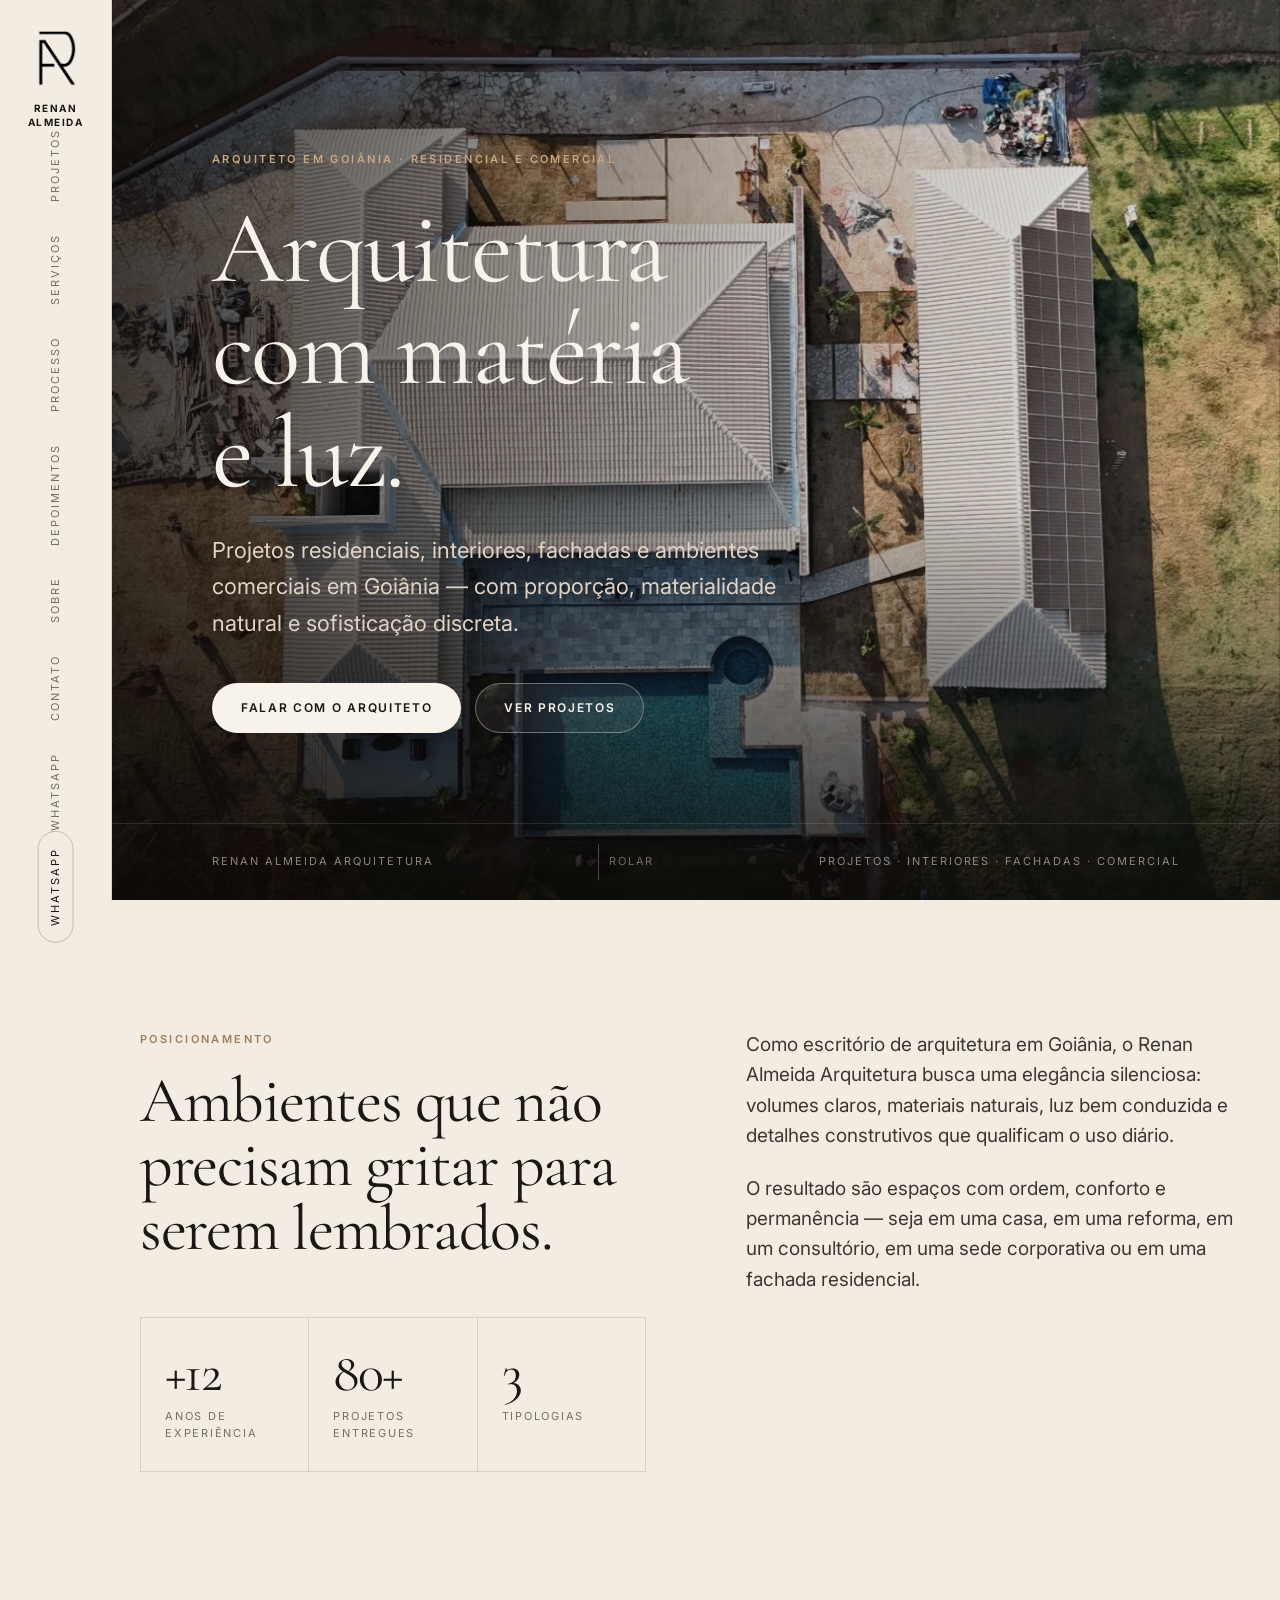
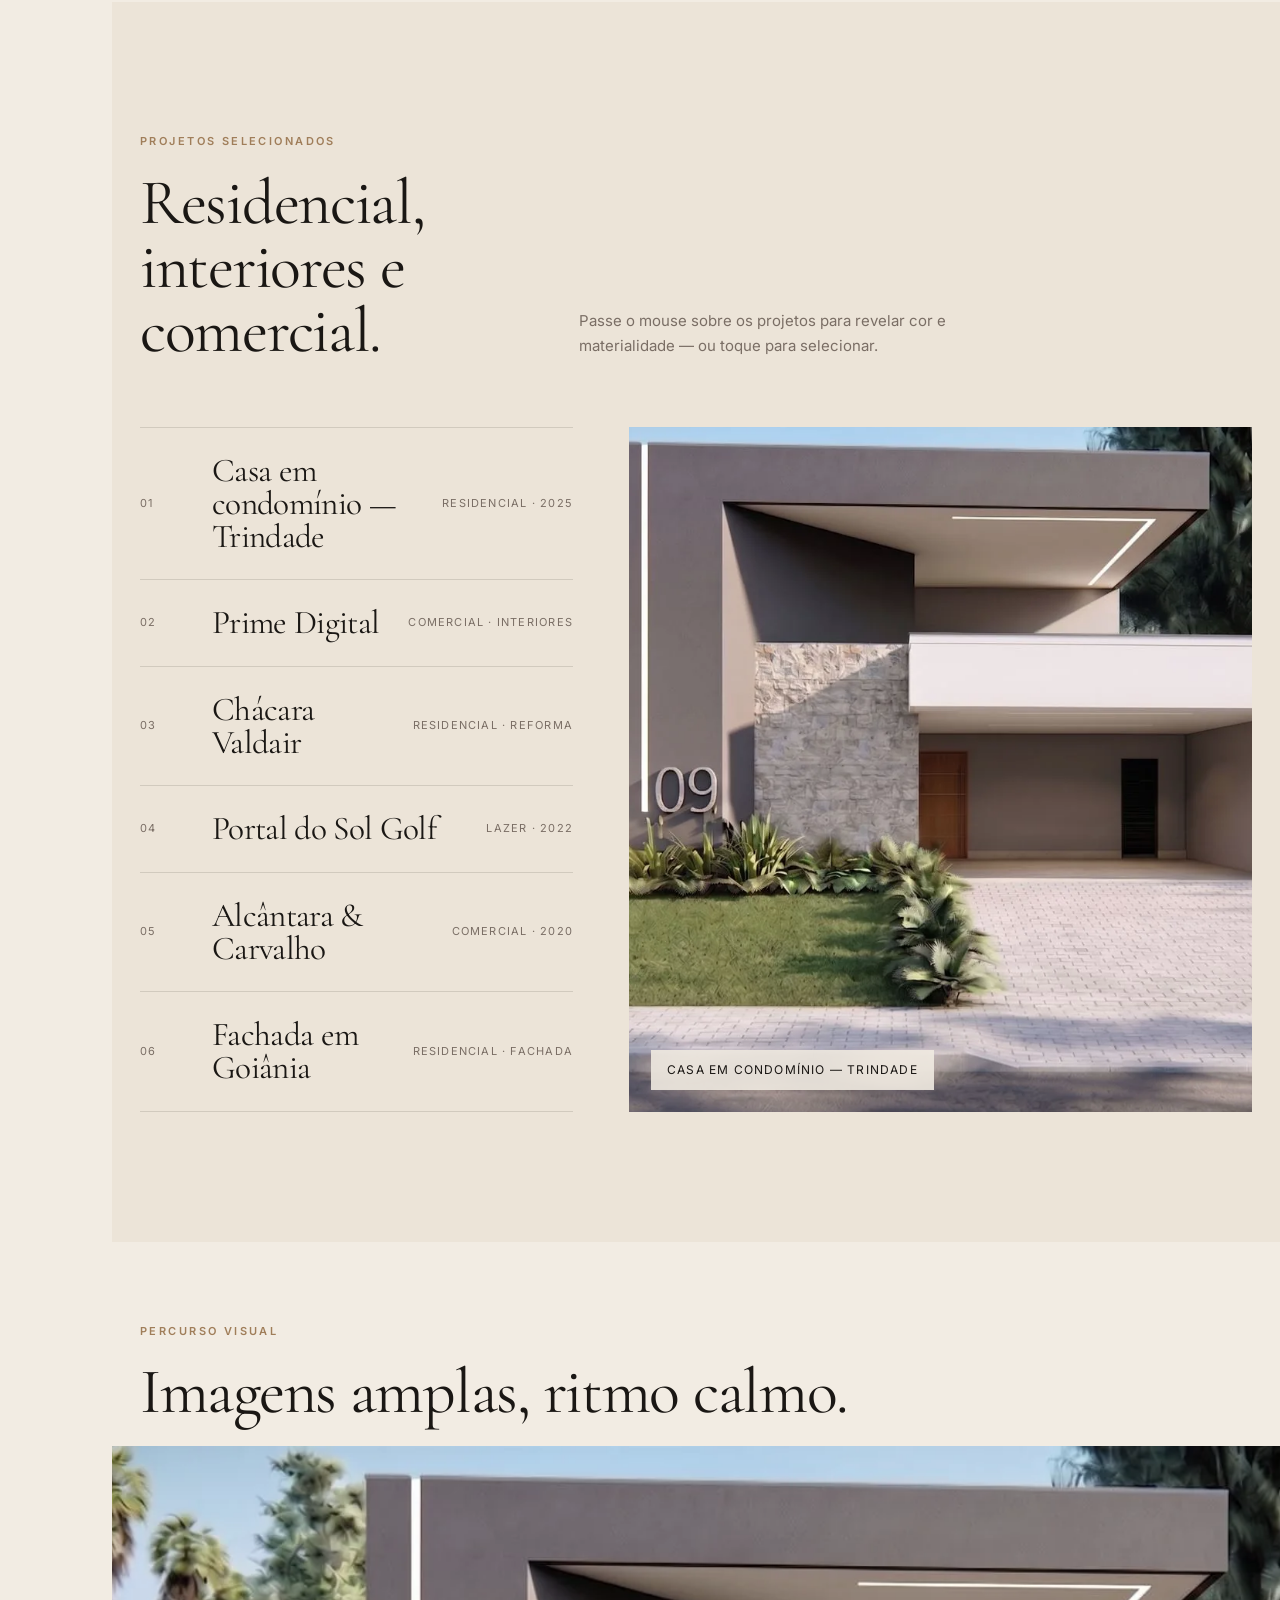
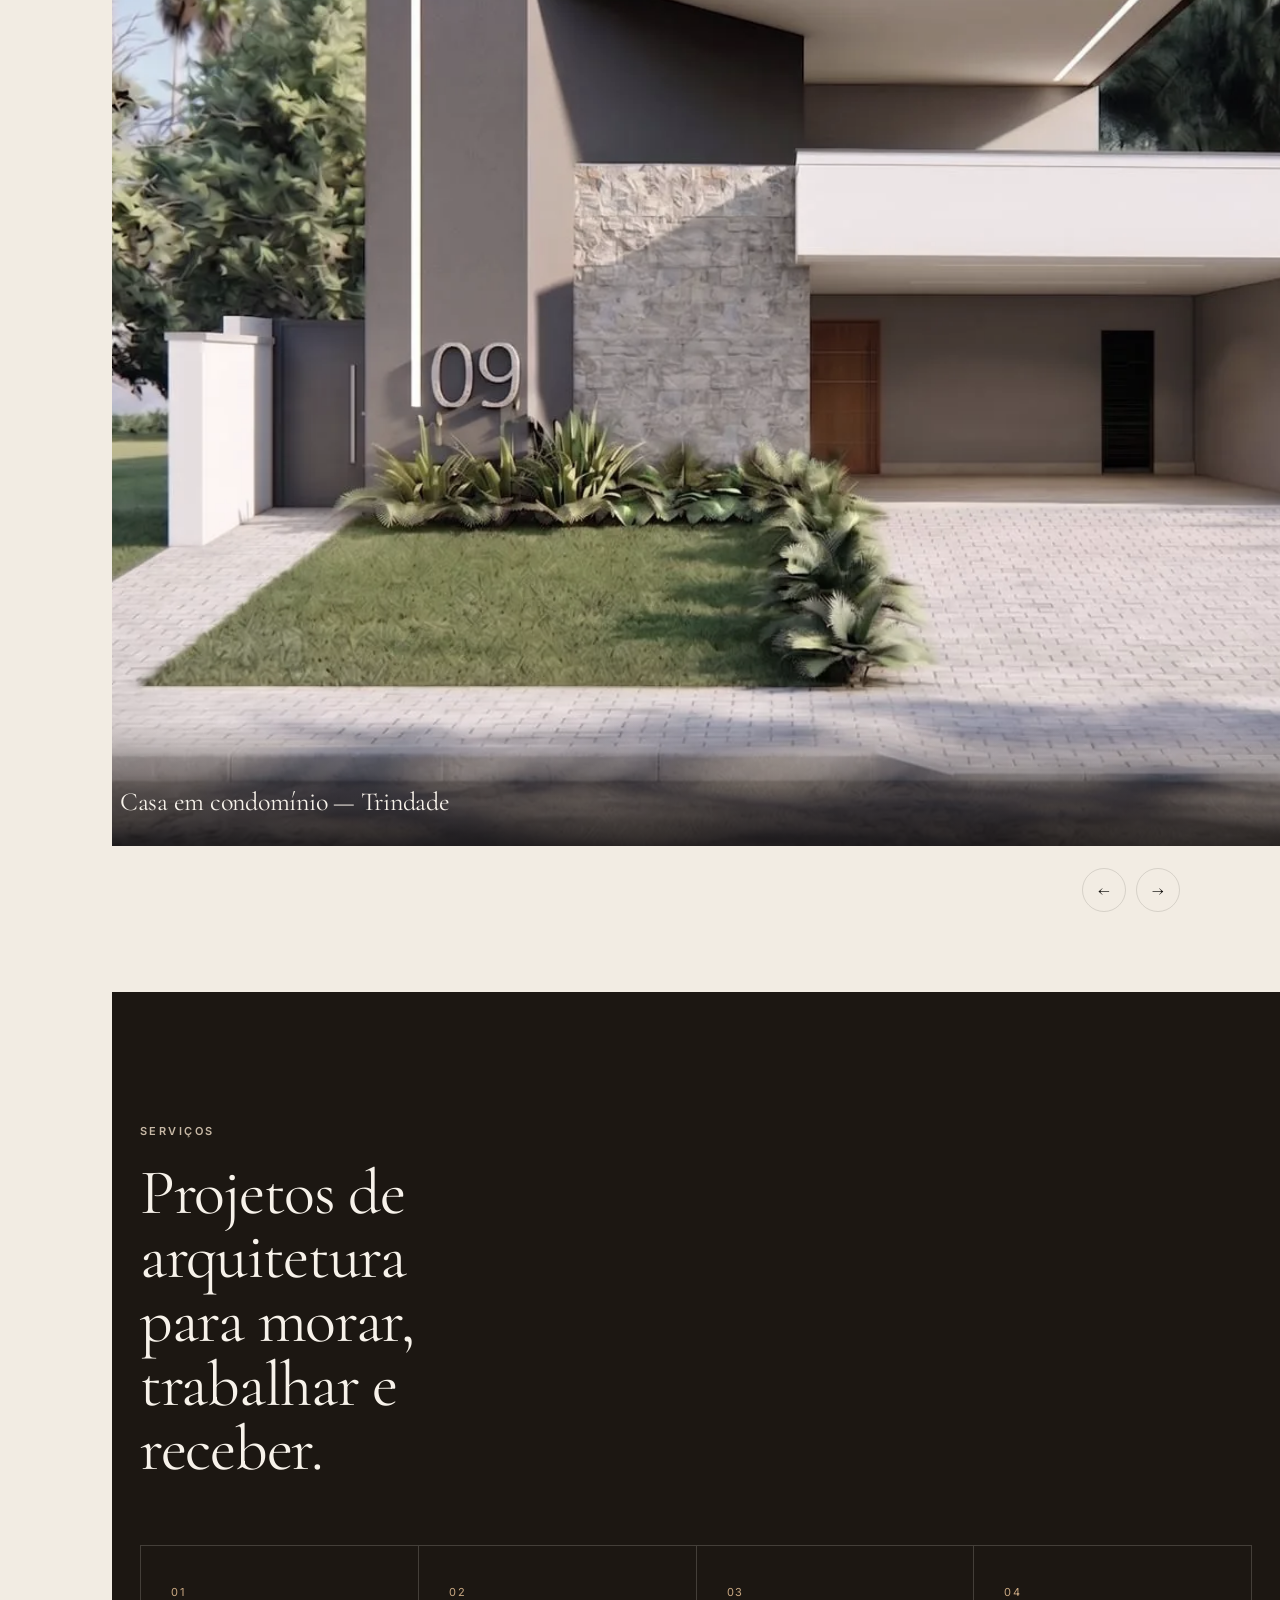
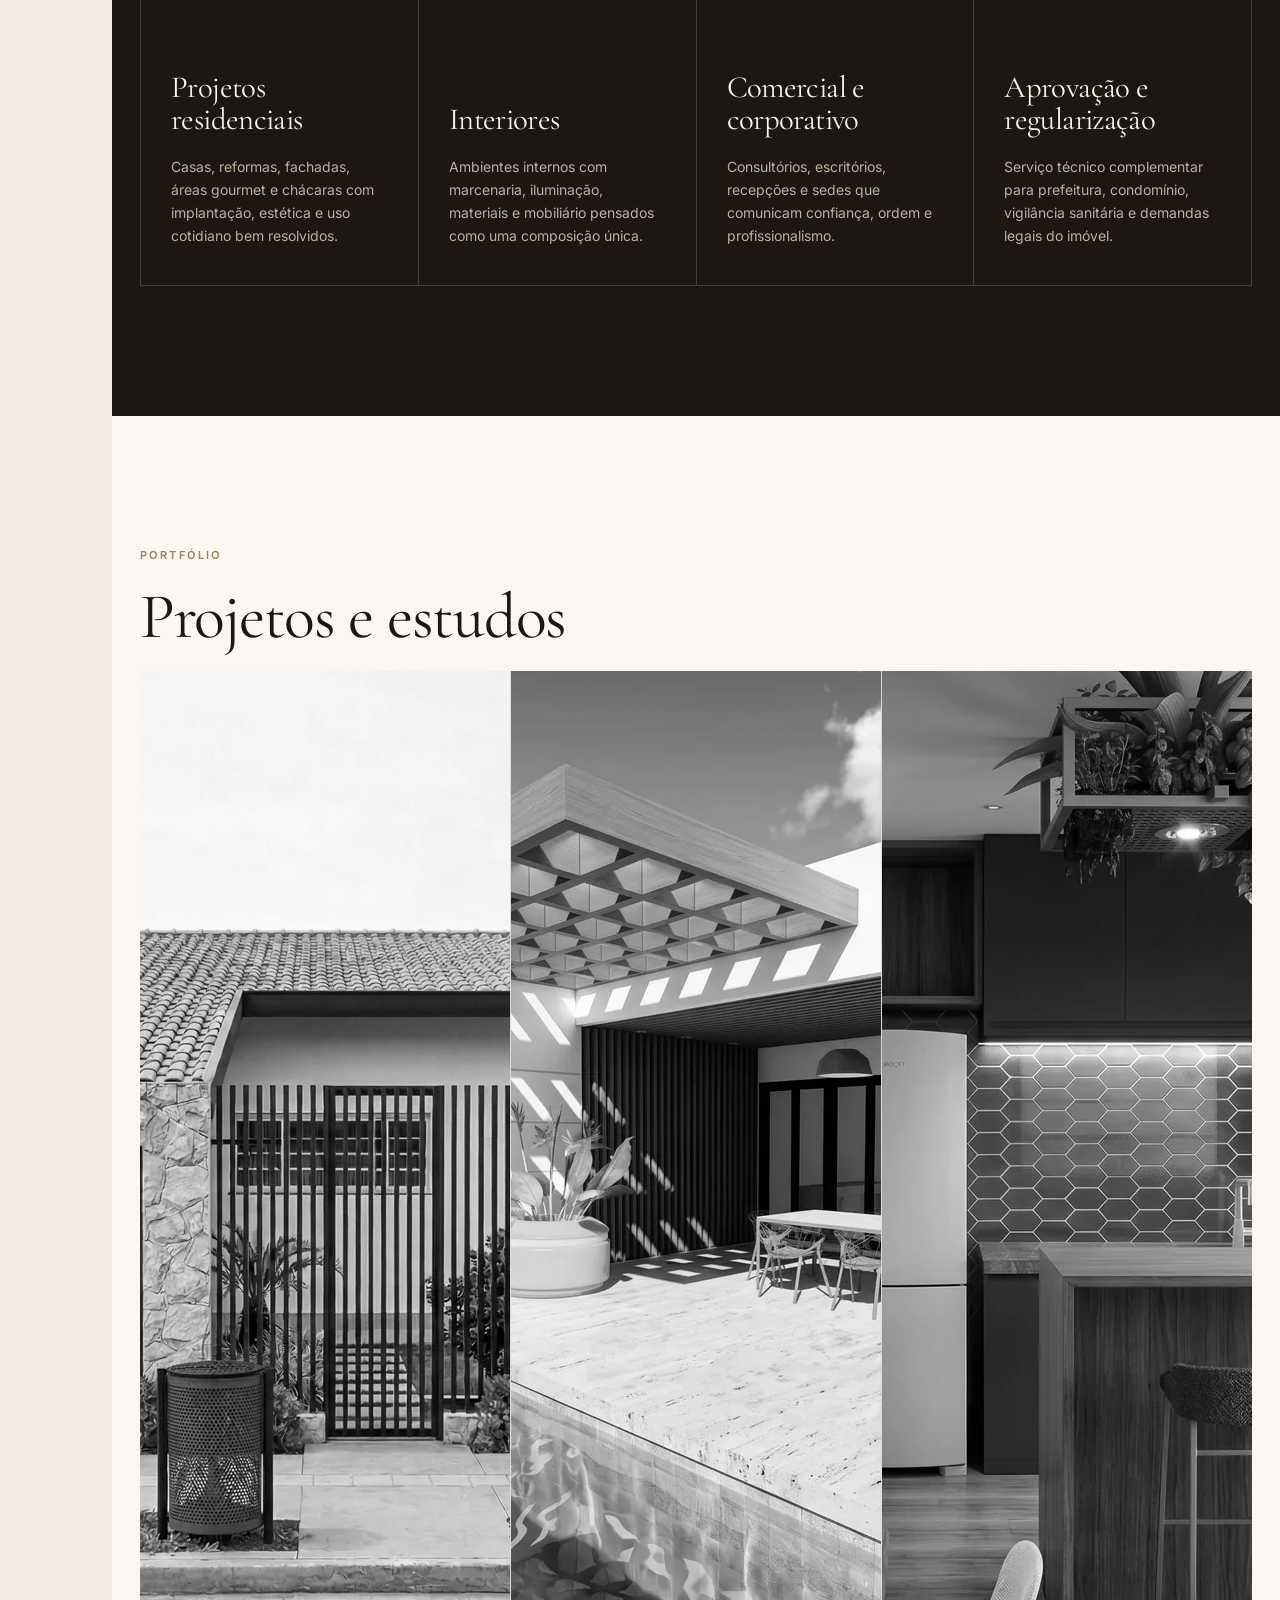
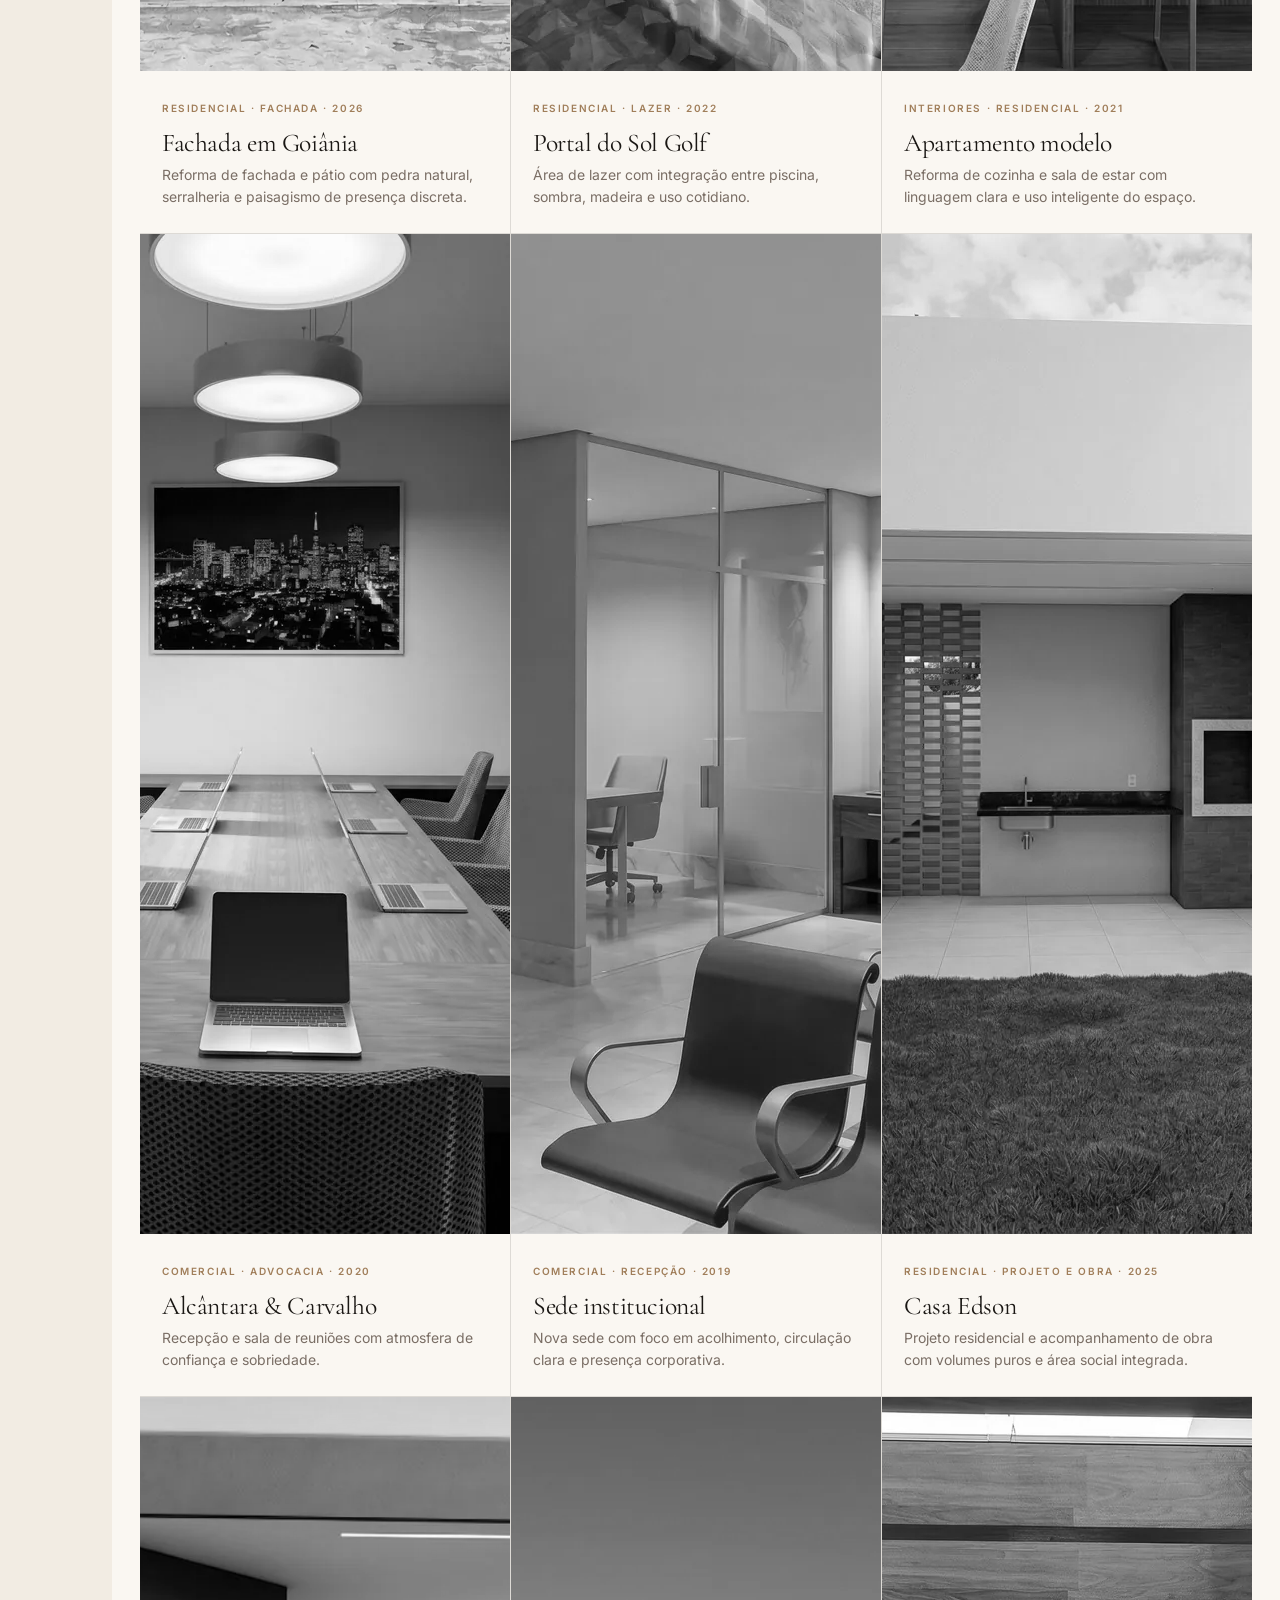
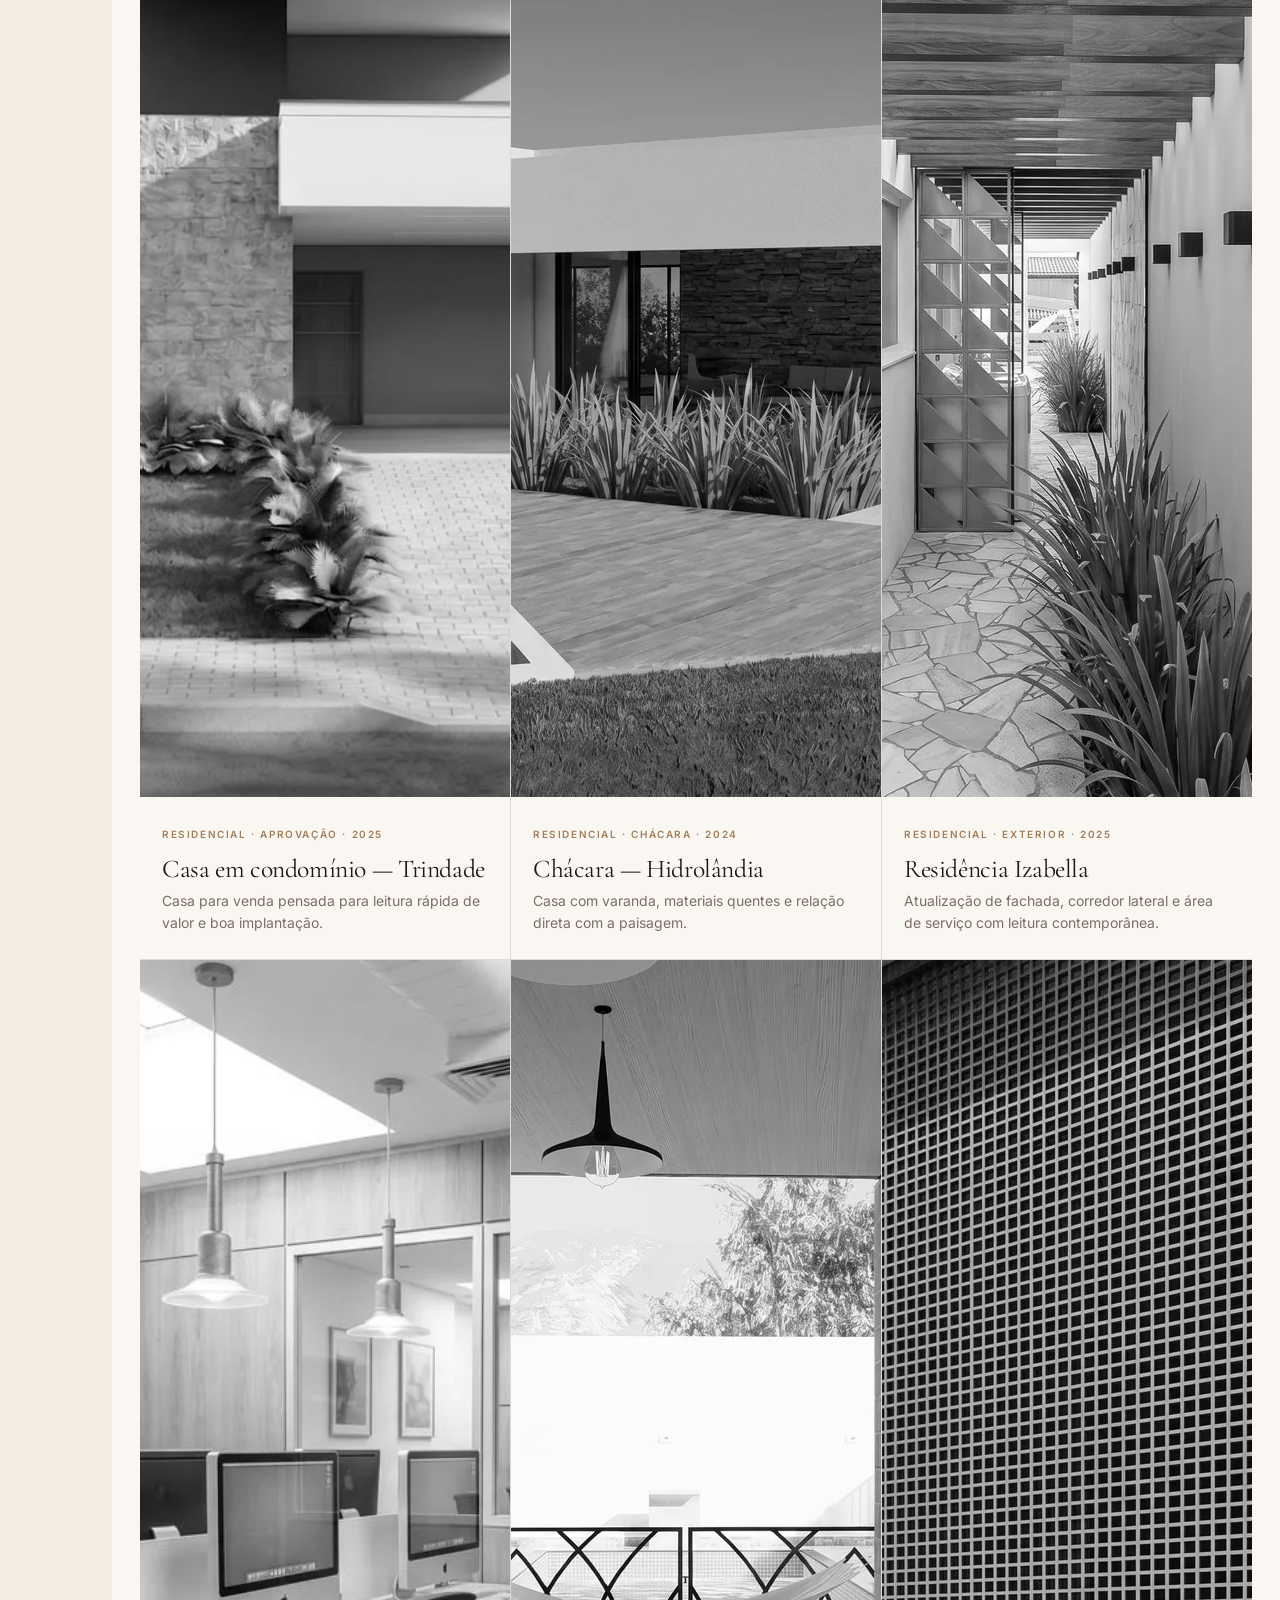
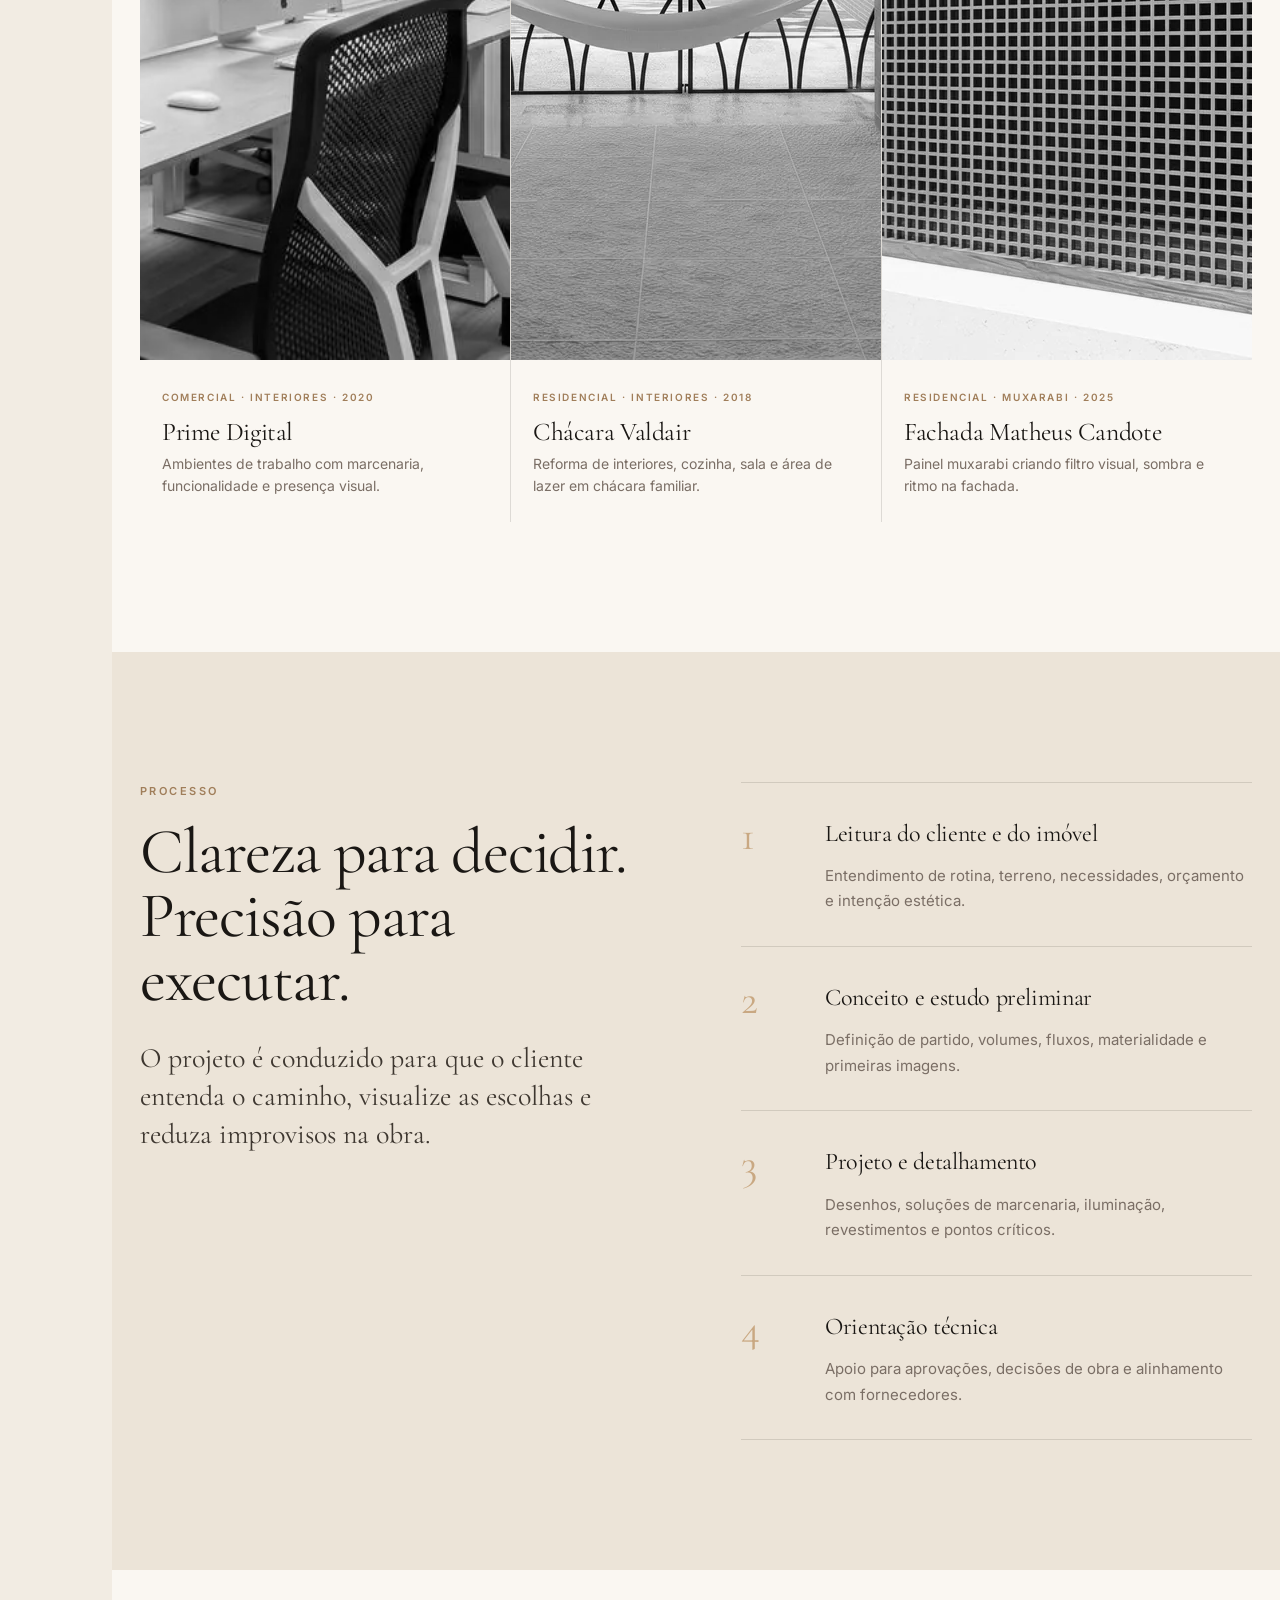
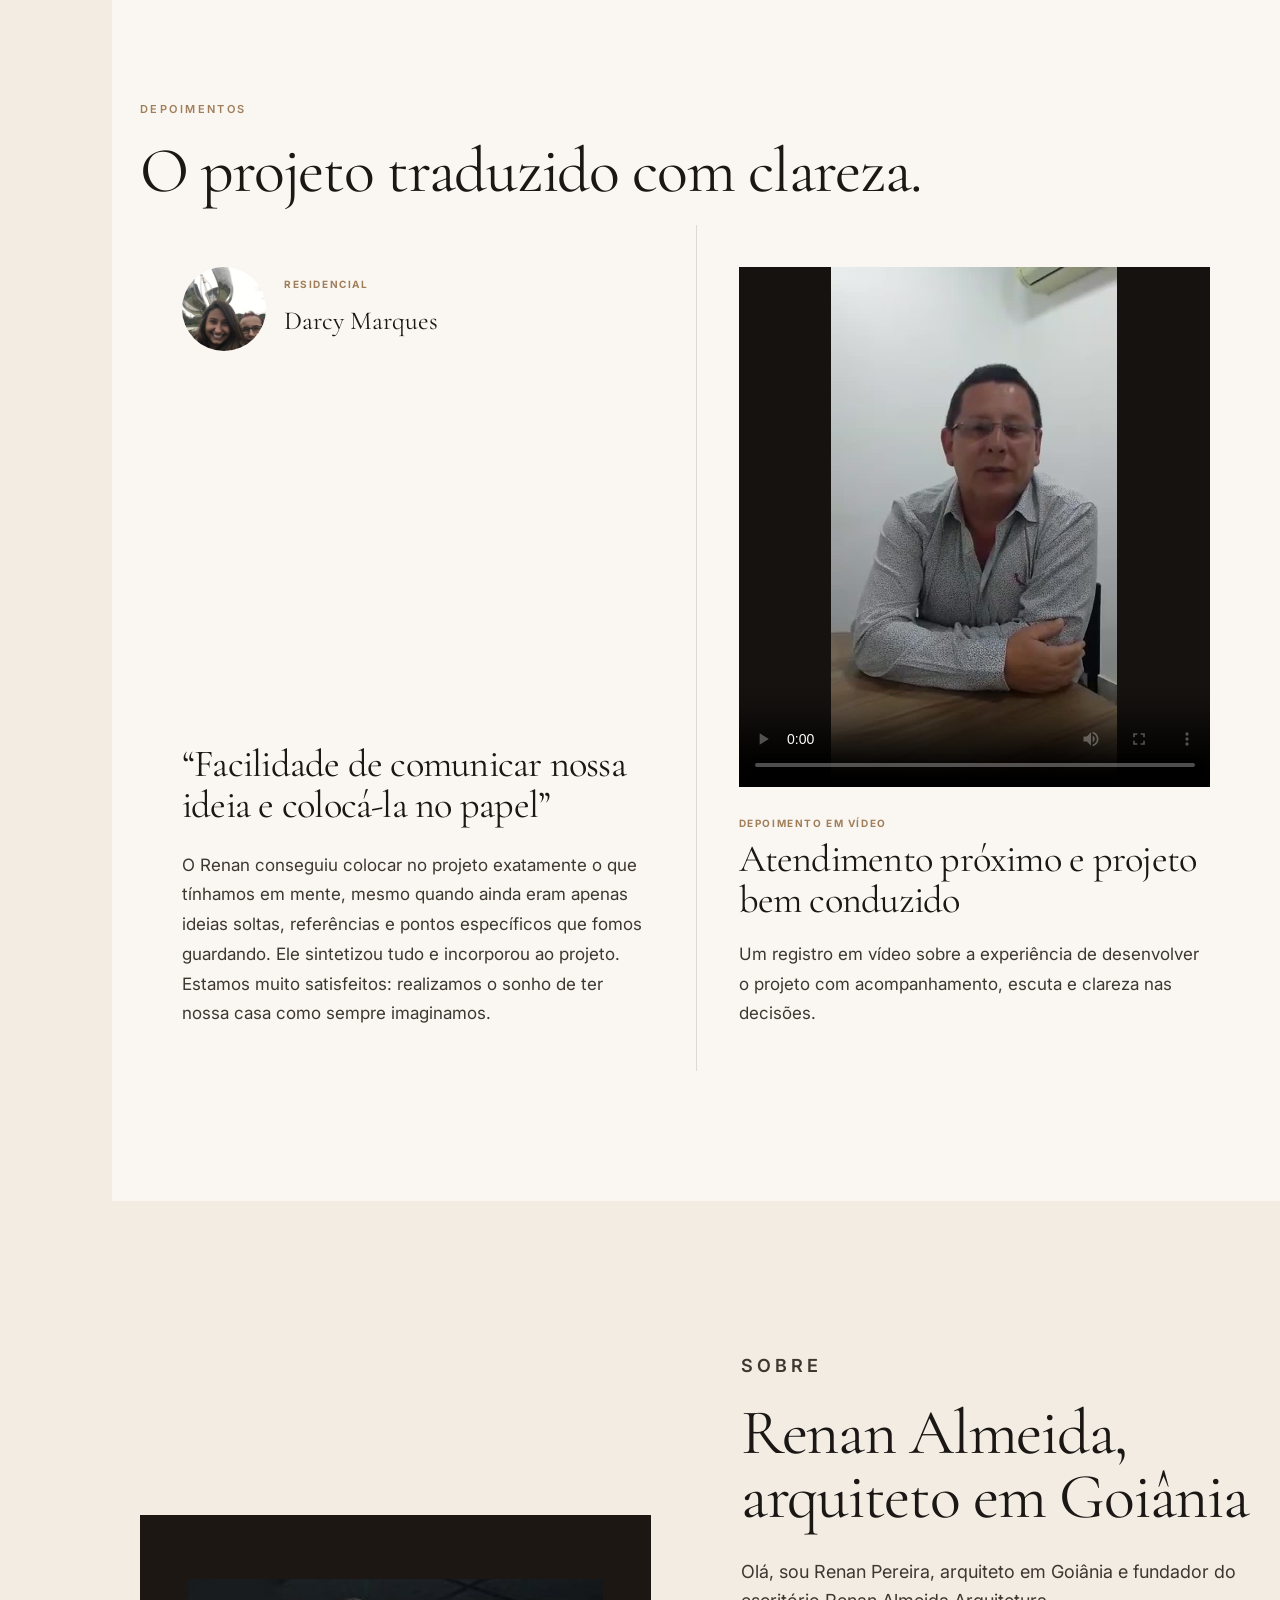
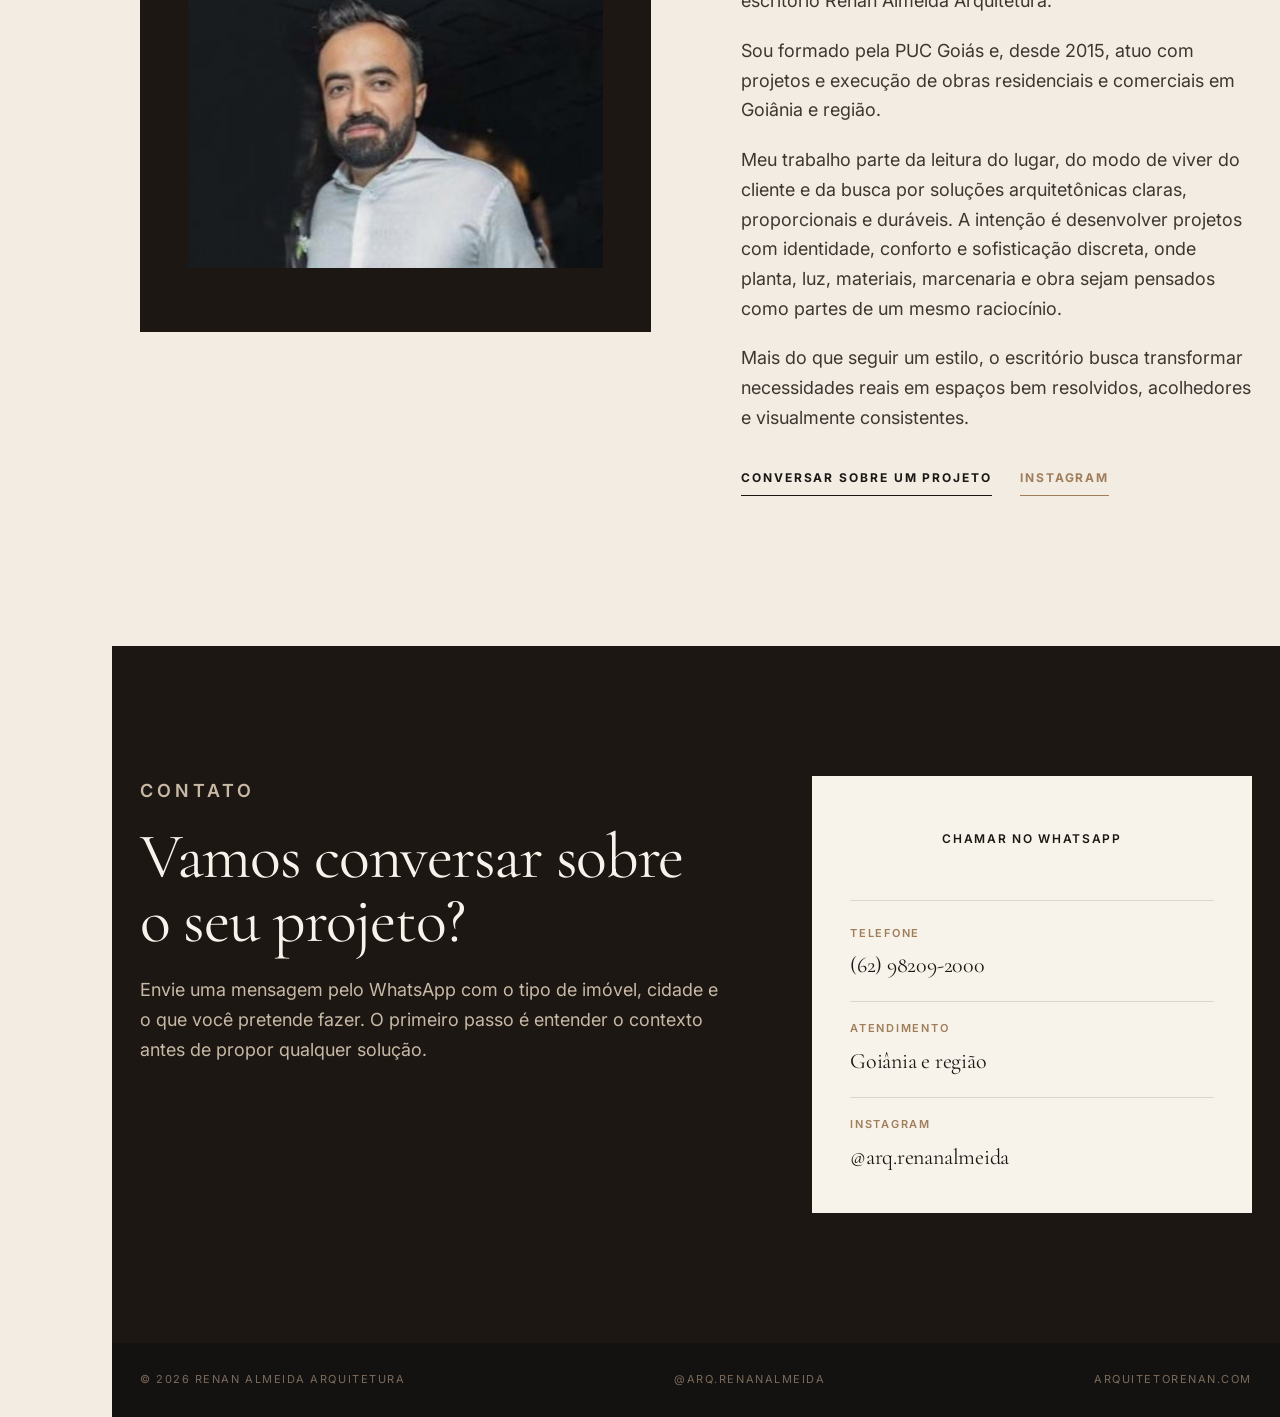
==== commit a200db4d: "Ajustes de SEO" ====
--- a/index.html
+++ b/index.html
@@ -3,16 +3,28 @@
 <head>
   <meta charset="utf-8">
   <meta name="viewport" content="width=device-width, initial-scale=1">
-  <title>Renan Almeida Arquitetura | Projetos residenciais e comerciais em Goiânia</title>
-  <meta name="description" content="Renan Almeida Arquitetura desenvolve projetos residenciais, comerciais e de interiores em Goiânia, com sobriedade, materialidade natural, luz e sofisticação discreta.">
+  <title>Arquiteto em Goiânia | Renan Almeida Arquitetura</title>
+  <meta name="description" content="Arquiteto em Goiânia para projetos residenciais, interiores, fachadas e arquitetura comercial. Projetos com sobriedade, luz natural e sofisticação discreta.">
   <meta name="theme-color" content="#f2ece3">
   <link rel="canonical" href="https://arquitetorenan.com/">
-  <meta property="og:title" content="Renan Almeida Arquitetura">
-  <meta property="og:description" content="Arquitetura residencial e comercial com sobriedade, materialidade e sofisticação discreta.">
+  <meta name="robots" content="index, follow">
+  <meta name="author" content="Renan Almeida Arquitetura">
+  <meta name="geo.region" content="BR-GO">
+  <meta name="geo.placename" content="Goiânia">
+  <meta property="og:locale" content="pt_BR">
+  <meta property="og:site_name" content="Renan Almeida Arquitetura">
+  <meta property="og:title" content="Arquiteto em Goiânia | Renan Almeida Arquitetura">
+  <meta property="og:description" content="Projetos residenciais, interiores, fachadas e arquitetura comercial em Goiânia, com sobriedade, materialidade natural e sofisticação discreta.">
   <meta property="og:type" content="website">
   <meta property="og:url" content="https://arquitetorenan.com/">
   <meta property="og:image" content="https://arquitetorenan.com/assets/og-image.jpg">
+  <meta property="og:image:alt" content="Projeto residencial com piscina do escritório Renan Almeida Arquitetura">
+  <meta name="twitter:card" content="summary_large_image">
+  <meta name="twitter:title" content="Arquiteto em Goiânia | Renan Almeida Arquitetura">
+  <meta name="twitter:description" content="Projetos residenciais, interiores, fachadas e arquitetura comercial em Goiânia.">
+  <meta name="twitter:image" content="https://arquitetorenan.com/assets/og-image.jpg">
   <link rel="icon" type="image/png" href="assets/favicon.png">
+  <link rel="preload" as="image" href="assets/img/hero.webp" imagesrcset="assets/img/hero.webp">
   <link rel="preconnect" href="https://fonts.googleapis.com">
   <link rel="preconnect" href="https://fonts.gstatic.com" crossorigin>
   <link href="https://fonts.googleapis.com/css2?family=Cormorant+Garamond:ital,wght@0,300;0,400;0,500;1,300;1,400&family=Inter:wght@400;500;600;700&display=swap" rel="stylesheet">
@@ -20,18 +32,79 @@
   <script type="application/ld+json">
   {
     "@context": "https://schema.org",
-    "@type": "Architect",
-    "name": "Renan Almeida Arquitetura",
-    "url": "https://arquitetorenan.com/",
-    "sameAs": ["https://www.instagram.com/arq.renanalmeida/"],
-    "telephone": "+55 62 98209-2000",
-    "areaServed": "Goiânia e região",
-    "address": {
-      "@type": "PostalAddress",
-      "addressLocality": "Goiânia",
-      "addressRegion": "GO",
-      "addressCountry": "BR"
-    }
+    "@graph": [
+      {
+        "@type": [
+          "LocalBusiness",
+          "ProfessionalService"
+        ],
+        "@id": "https://arquitetorenan.com/#escritorio",
+        "name": "Renan Almeida Arquitetura",
+        "alternateName": "Renan Almeida Arquitetura e Interiores",
+        "url": "https://arquitetorenan.com/",
+        "logo": "https://arquitetorenan.com/assets/logo-mark.png",
+        "image": "https://arquitetorenan.com/assets/og-image.jpg",
+        "description": "Escritório de arquitetura em Goiânia especializado em projetos residenciais, interiores, fachadas e arquitetura comercial com sobriedade, materialidade natural e sofisticação discreta.",
+        "telephone": "+55-62-98209-2000",
+        "priceRange": "$$",
+        "address": {
+          "@type": "PostalAddress",
+          "addressLocality": "Goiânia",
+          "addressRegion": "GO",
+          "addressCountry": "BR"
+        },
+        "areaServed": [
+          {
+            "@type": "City",
+            "name": "Goiânia"
+          },
+          {
+            "@type": "AdministrativeArea",
+            "name": "Goiás"
+          }
+        ],
+        "sameAs": [
+          "https://www.instagram.com/arq.renanalmeida/"
+        ],
+        "founder": {
+          "@type": "Person",
+          "name": "Renan Pereira",
+          "jobTitle": "Arquiteto"
+        },
+        "knowsAbout": [
+          "Projeto arquitetônico residencial",
+          "Interiores",
+          "Fachadas residenciais",
+          "Arquitetura comercial",
+          "Consultórios",
+          "Aprovação e regularização de imóveis"
+        ]
+      },
+      {
+        "@type": "WebSite",
+        "@id": "https://arquitetorenan.com/#website",
+        "url": "https://arquitetorenan.com/",
+        "name": "Renan Almeida Arquitetura",
+        "inLanguage": "pt-BR",
+        "publisher": {
+          "@id": "https://arquitetorenan.com/#escritorio"
+        }
+      },
+      {
+        "@type": "WebPage",
+        "@id": "https://arquitetorenan.com/#home",
+        "url": "https://arquitetorenan.com/",
+        "name": "Arquiteto em Goiânia | Renan Almeida Arquitetura",
+        "description": "Projetos residenciais, interiores, fachadas e arquitetura comercial em Goiânia.",
+        "isPartOf": {
+          "@id": "https://arquitetorenan.com/#website"
+        },
+        "about": {
+          "@id": "https://arquitetorenan.com/#escritorio"
+        },
+        "inLanguage": "pt-BR"
+      }
+    ]
   }
   </script>
 </head>
@@ -79,12 +152,12 @@
     <!-- HERO -->
     <section id="topo" class="hero" aria-label="Apresentação">
       <div class="hero-media">
-        <img src="assets/img/hero.webp" alt="Vista aérea de residência com piscina e área externa em execução" width="1152" height="2048">
+        <img src="assets/img/hero.webp" alt="Vista aérea de casa com piscina em projeto residencial do Renan Almeida Arquitetura" width="1152" height="2048" fetchpriority="high">
       </div>
       <div class="hero-content">
-        <p class="eyebrow">Arquitetura residencial e comercial · Goiânia</p>
+        <p class="eyebrow">Arquiteto em Goiânia · residencial e comercial</p>
         <h1>Arquitetura<br>com matéria<br>e luz.</h1>
-        <p class="hero-text">Projetos autorais para casas, interiores e ambientes comerciais — com proporção, materialidade natural e sofisticação discreta.</p>
+        <p class="hero-text">Projetos residenciais, interiores, fachadas e ambientes comerciais em Goiânia — com proporção, materialidade natural e sofisticação discreta.</p>
         <div class="hero-actions">
           <a class="btn btn-primary" href="https://wa.me/5562982092000?text=Ol%C3%A1%2C%20Renan.%20Vim%20pelo%20site%20e%20gostaria%20de%20falar%20sobre%20um%20projeto." target="_blank" rel="noopener">Falar com o arquiteto</a>
           <a class="btn btn-secondary" href="#projetos">Ver projetos</a>
@@ -119,8 +192,8 @@
           </div>
         </div>
         <div class="intro-copy reveal reveal-delay-1">
-          <p>A arquitetura do escritório busca uma elegância silenciosa: volumes claros, materiais naturais, luz bem conduzida e detalhes construtivos que qualificam o uso diário.</p>
-          <p>O resultado são espaços com ordem, conforto e permanência — seja em uma casa, em um consultório, em uma sede corporativa ou em uma reforma pontual.</p>
+          <p>Como escritório de arquitetura em Goiânia, o Renan Almeida Arquitetura busca uma elegância silenciosa: volumes claros, materiais naturais, luz bem conduzida e detalhes construtivos que qualificam o uso diário.</p>
+          <p>O resultado são espaços com ordem, conforto e permanência — seja em uma casa, em uma reforma, em um consultório, em uma sede corporativa ou em uma fachada residencial.</p>
         </div>
       </div>
     </section>
@@ -222,7 +295,7 @@
         <div class="section-head inverted reveal">
           <div>
             <p class="eyebrow">Serviços</p>
-            <h2>Do conceito à orientação de execução.</h2>
+            <h2>Projetos de arquitetura para morar, trabalhar e receber.</h2>
           </div>
         </div>
         <div class="service-grid">
@@ -491,8 +564,8 @@
         </figure>
         <div class="about-text reveal reveal-delay-1">
           <p class="eyebrow">Sobre</p>
-          <h2>Renan Almeida Arquitetura</h2>
-          <p>Olá, sou Renan Pereira, arquiteto e fundador do escritório Renan Almeida Arquitetura.</p>
+          <h2>Renan Almeida, arquiteto em Goiânia</h2>
+          <p>Olá, sou Renan Pereira, arquiteto em Goiânia e fundador do escritório Renan Almeida Arquitetura.</p>
           <p>Sou formado pela PUC Goiás e, desde 2015, atuo com projetos e execução de obras residenciais e comerciais em Goiânia e região.</p>
           <p>Meu trabalho parte da leitura do lugar, do modo de viver do cliente e da busca por soluções arquitetônicas claras, proporcionais e duráveis. A intenção é desenvolver projetos com identidade, conforto e sofisticação discreta, onde planta, luz, materiais, marcenaria e obra sejam pensados como partes de um mesmo raciocínio.</p>
           <p>Mais do que seguir um estilo, o escritório busca transformar necessidades reais em espaços bem resolvidos, acolhedores e visualmente consistentes.</p>
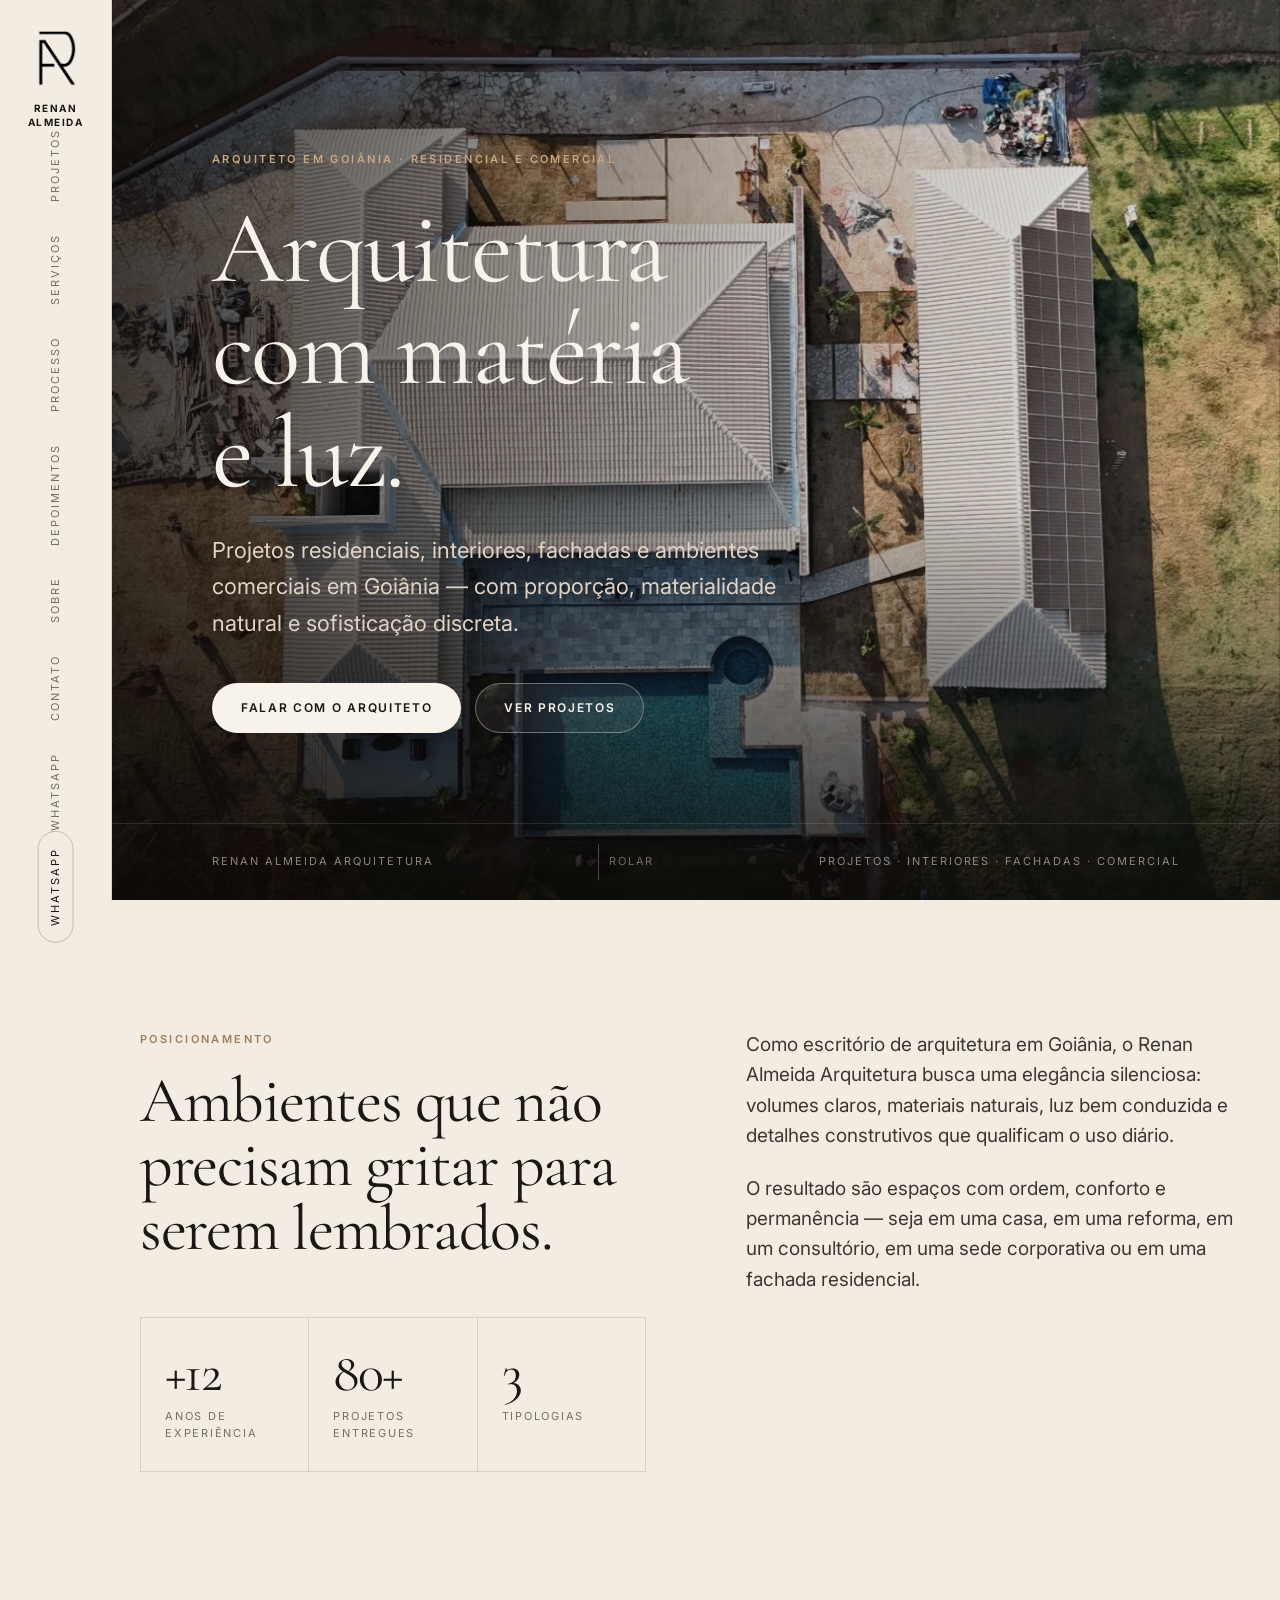
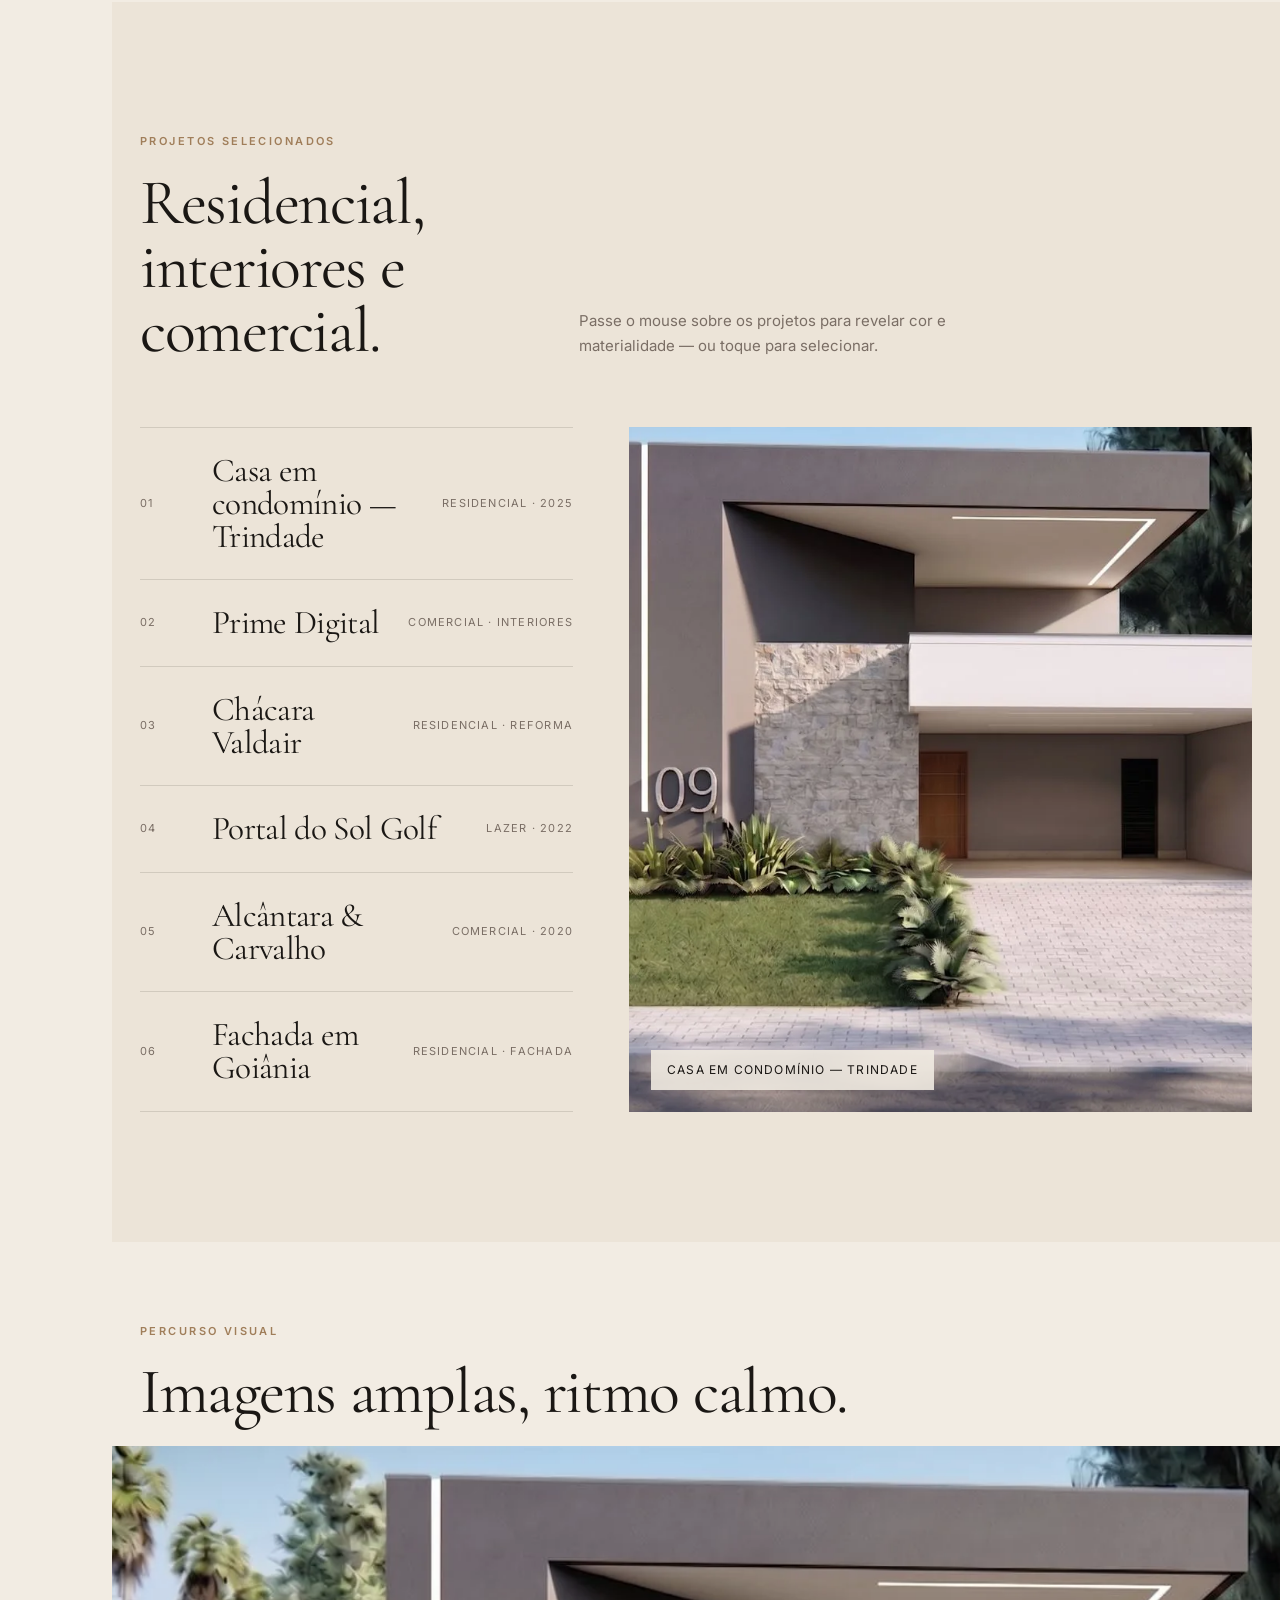
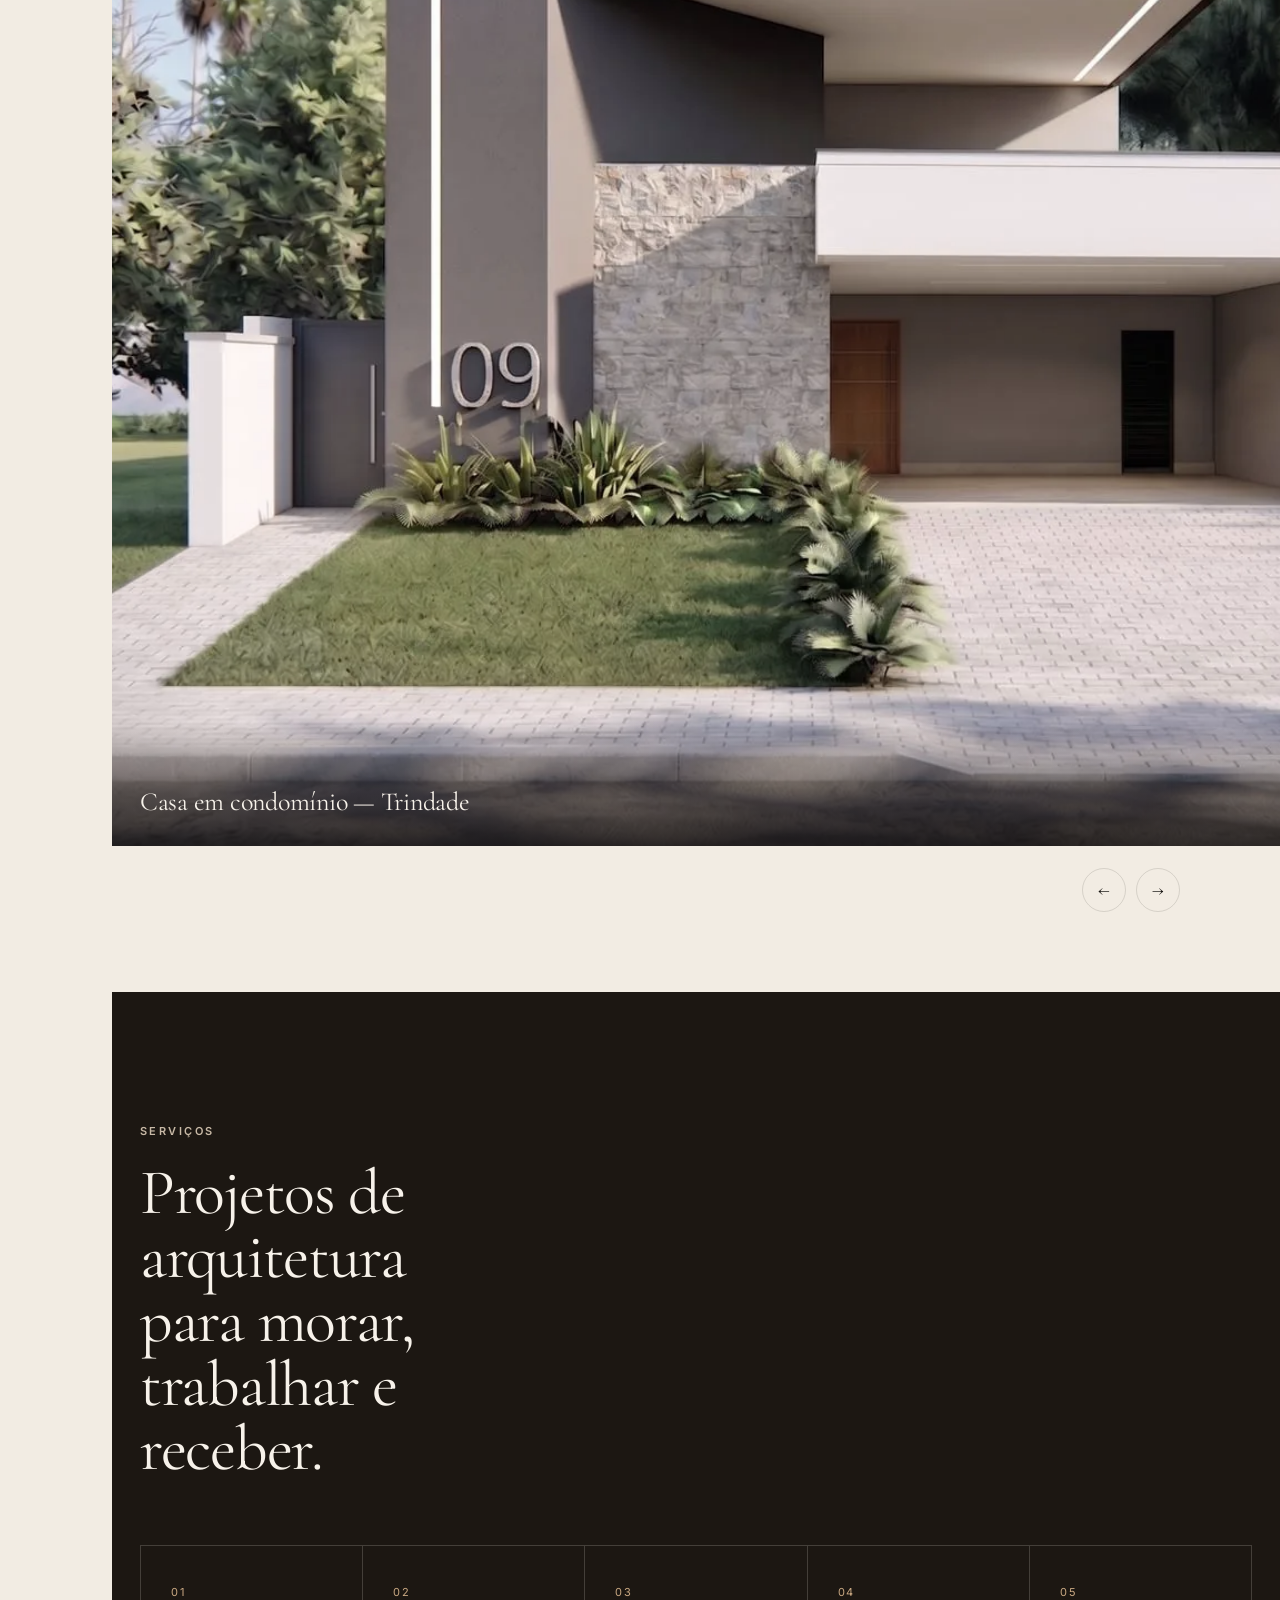
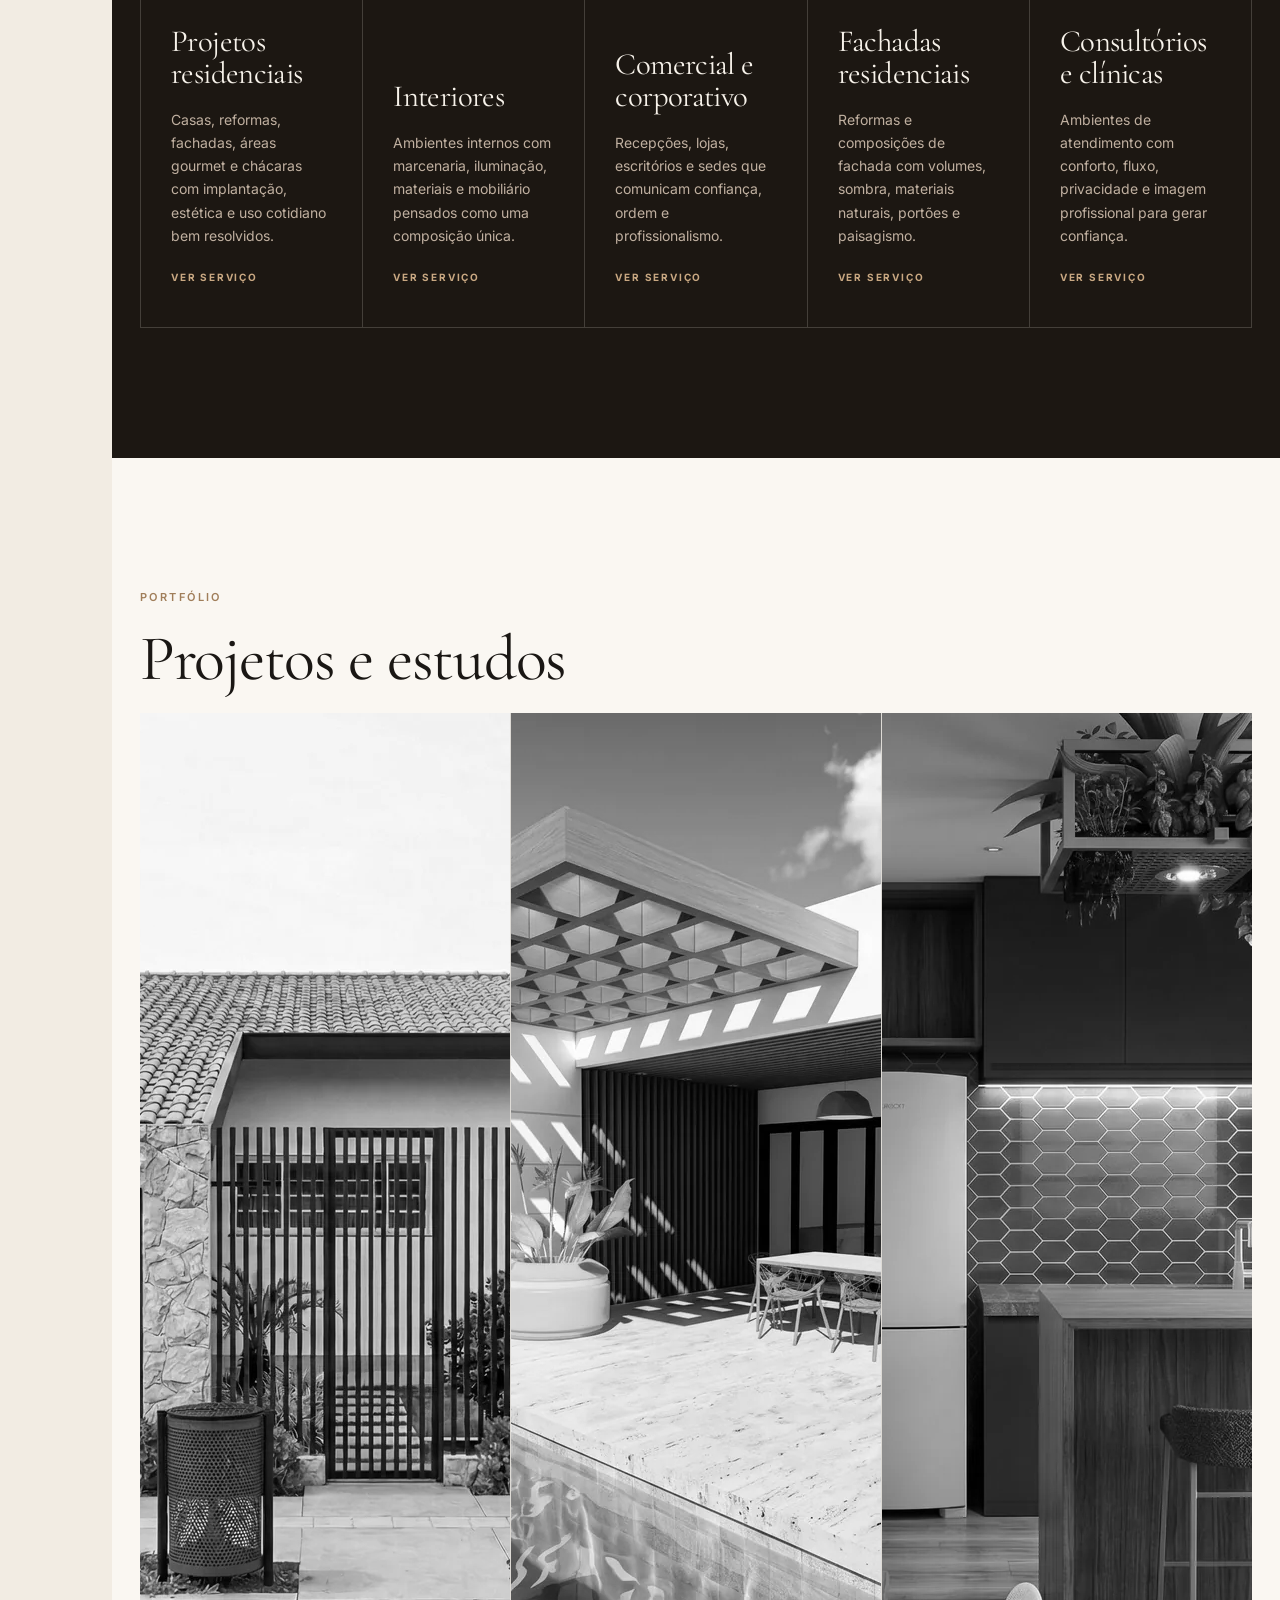
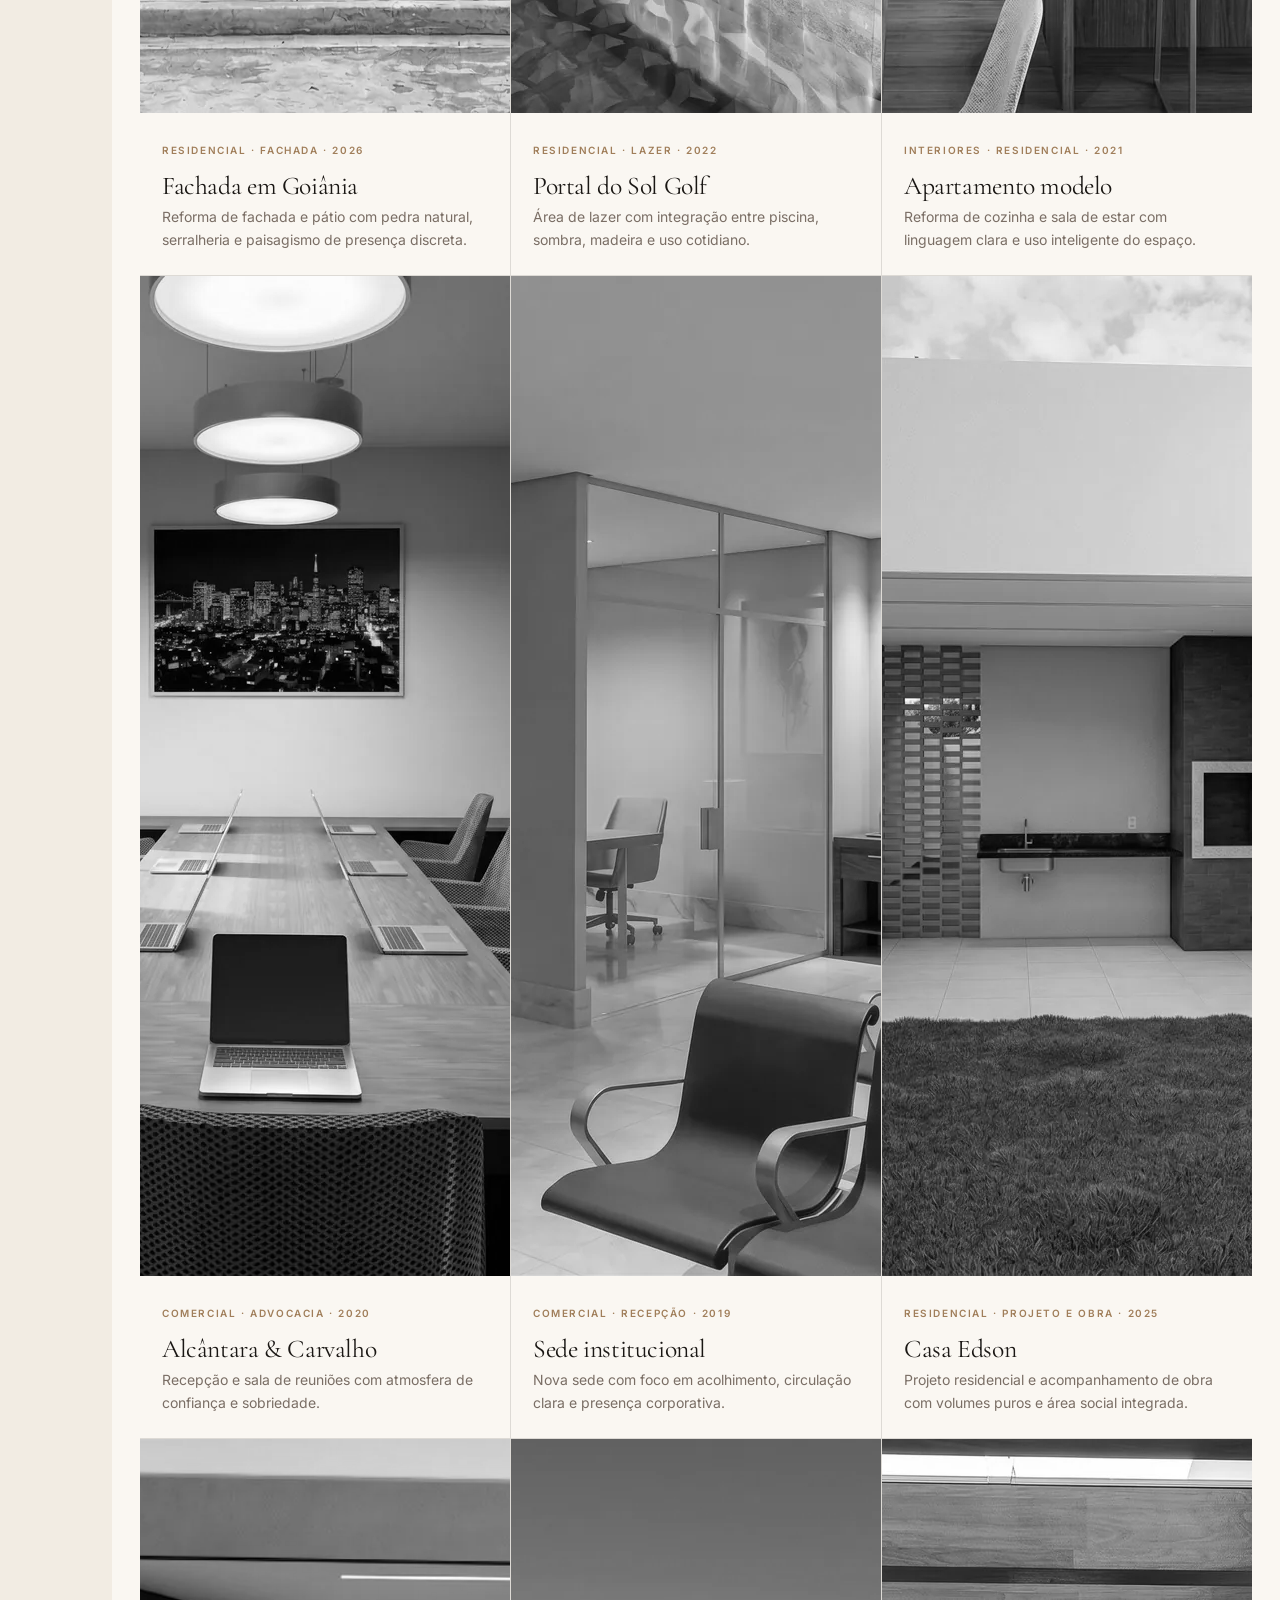
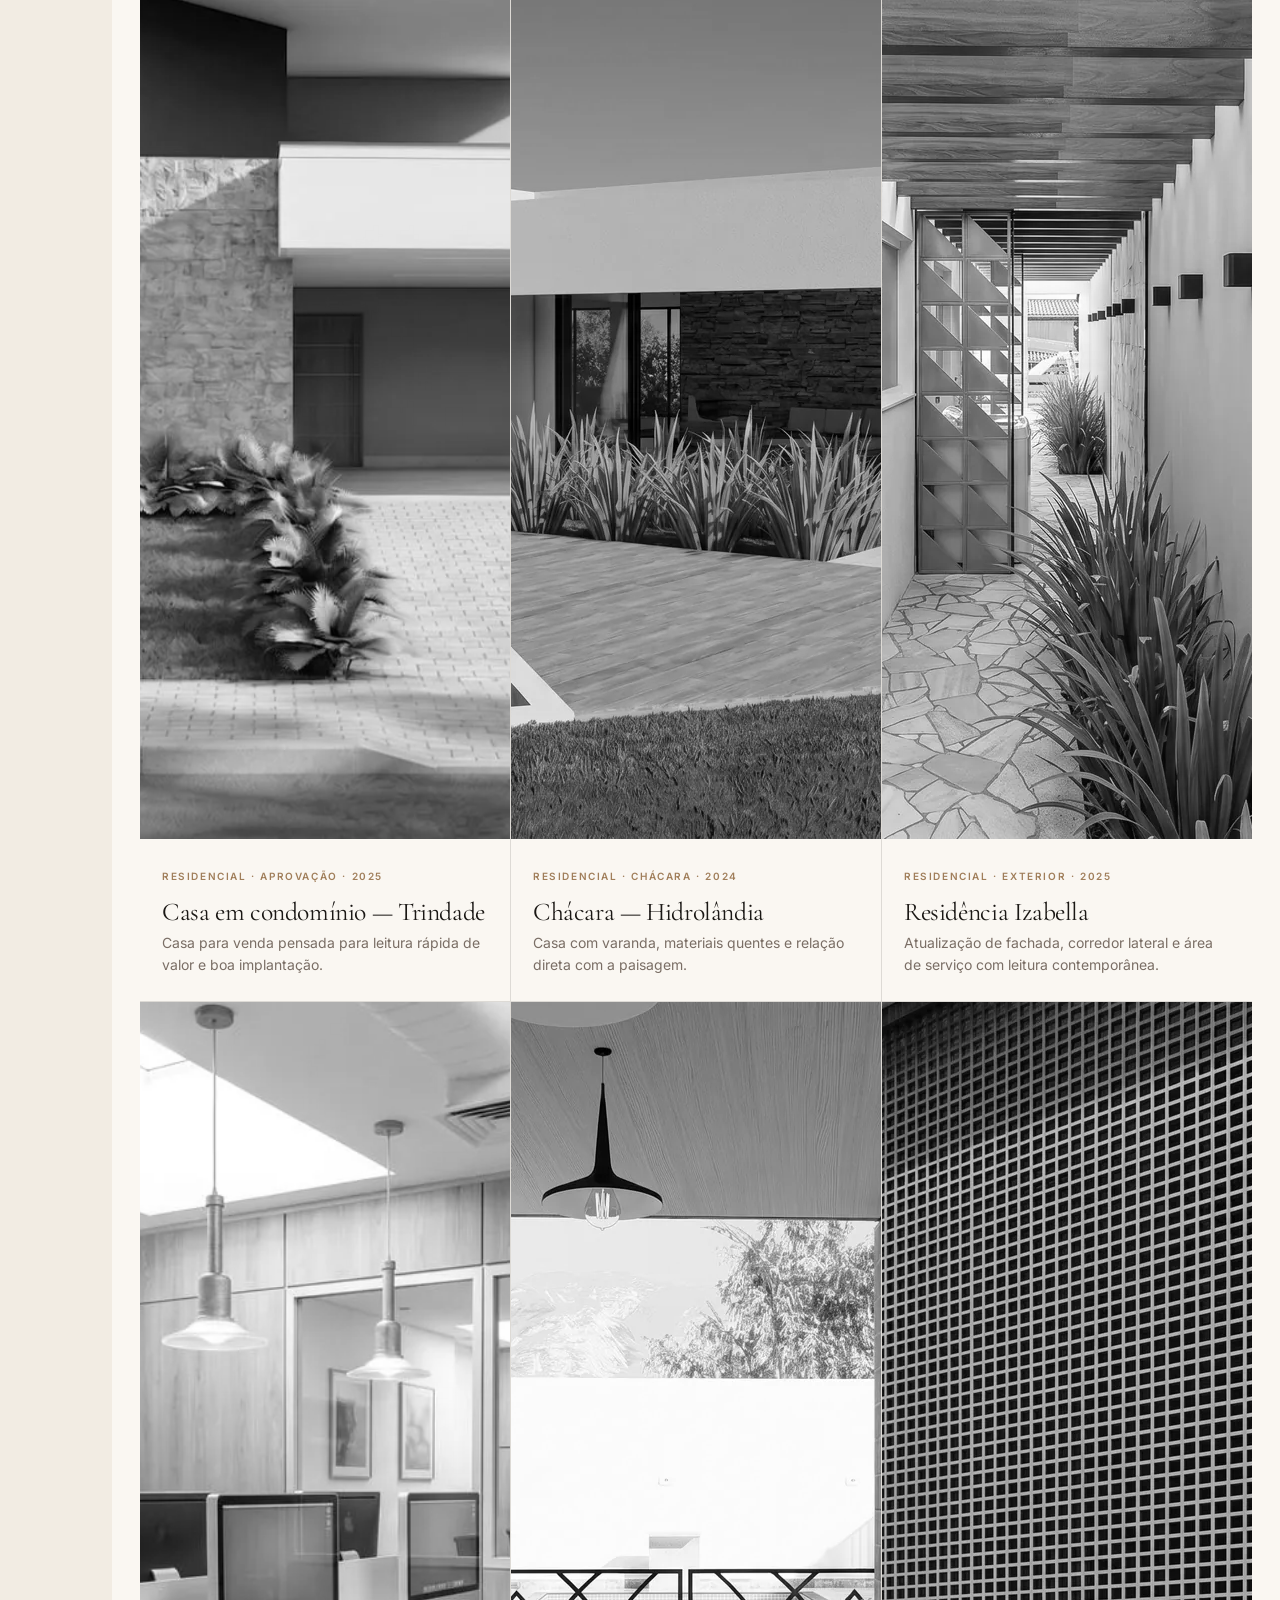
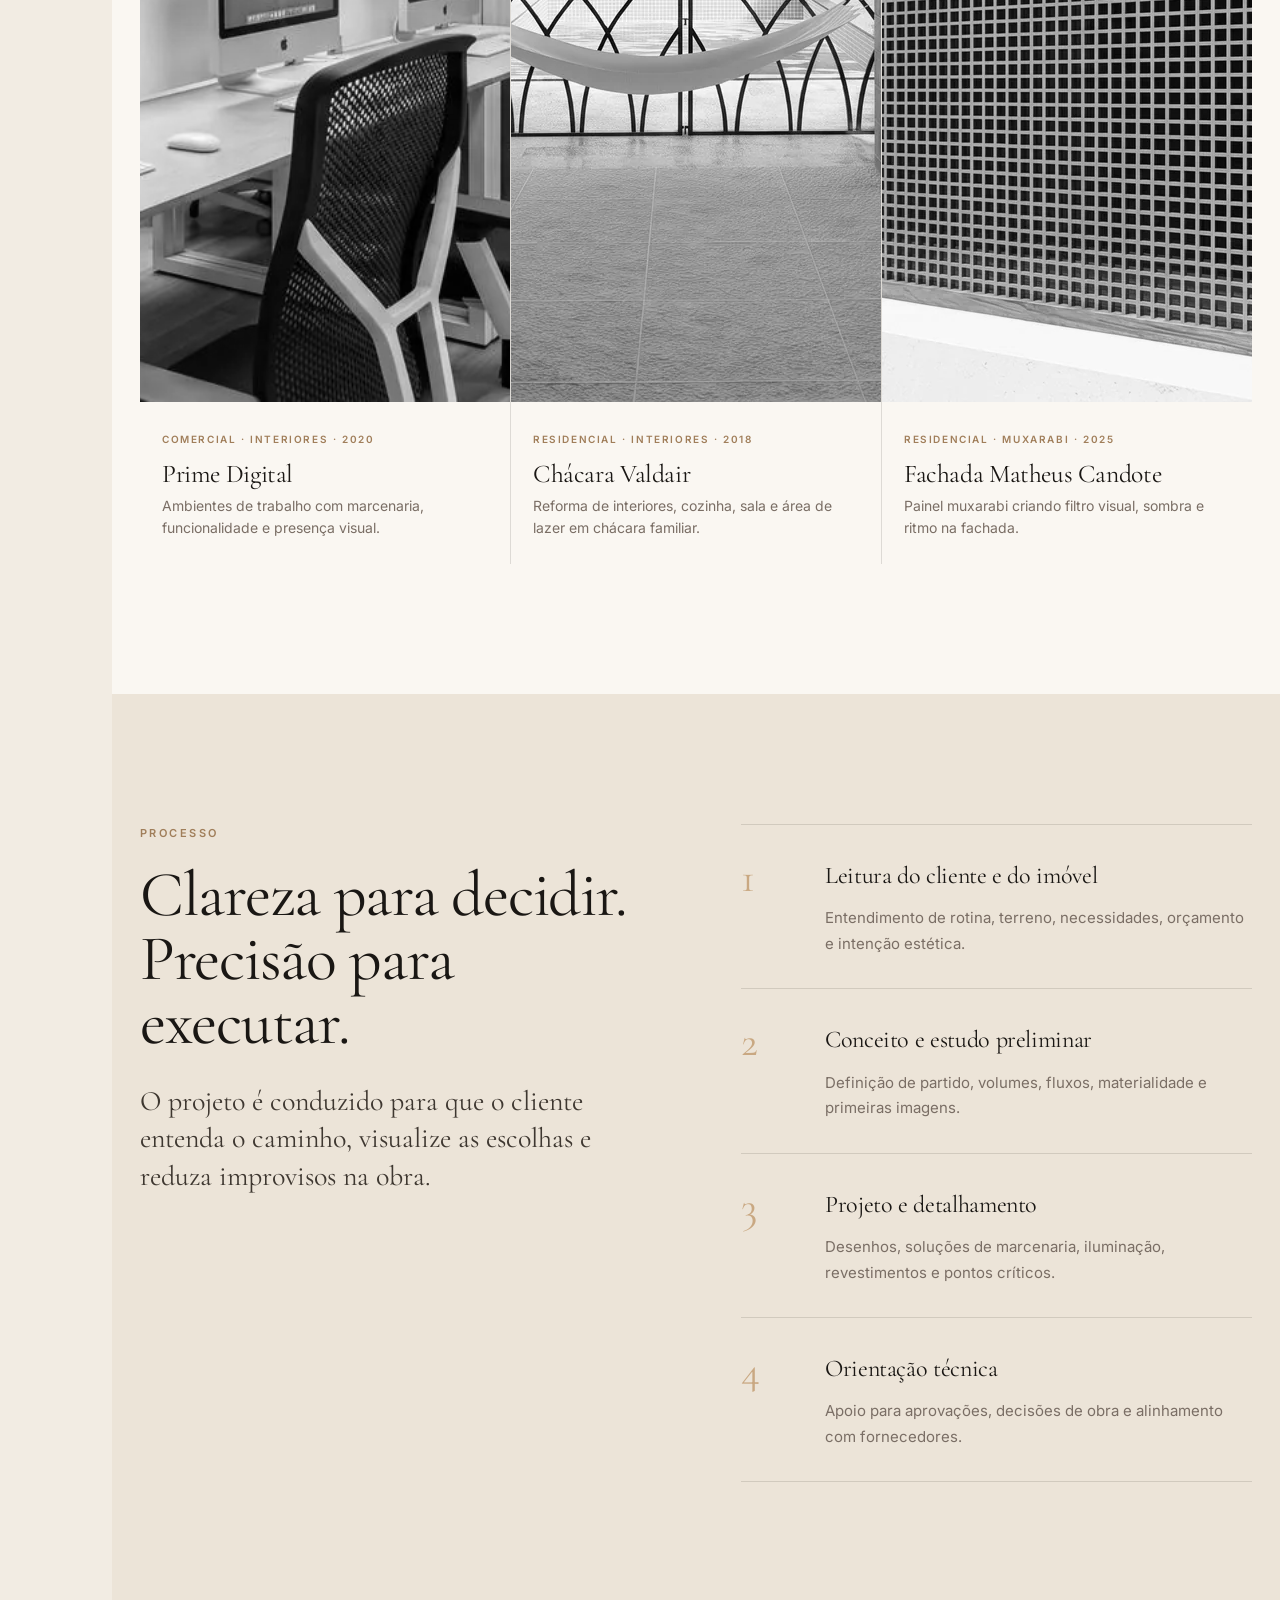
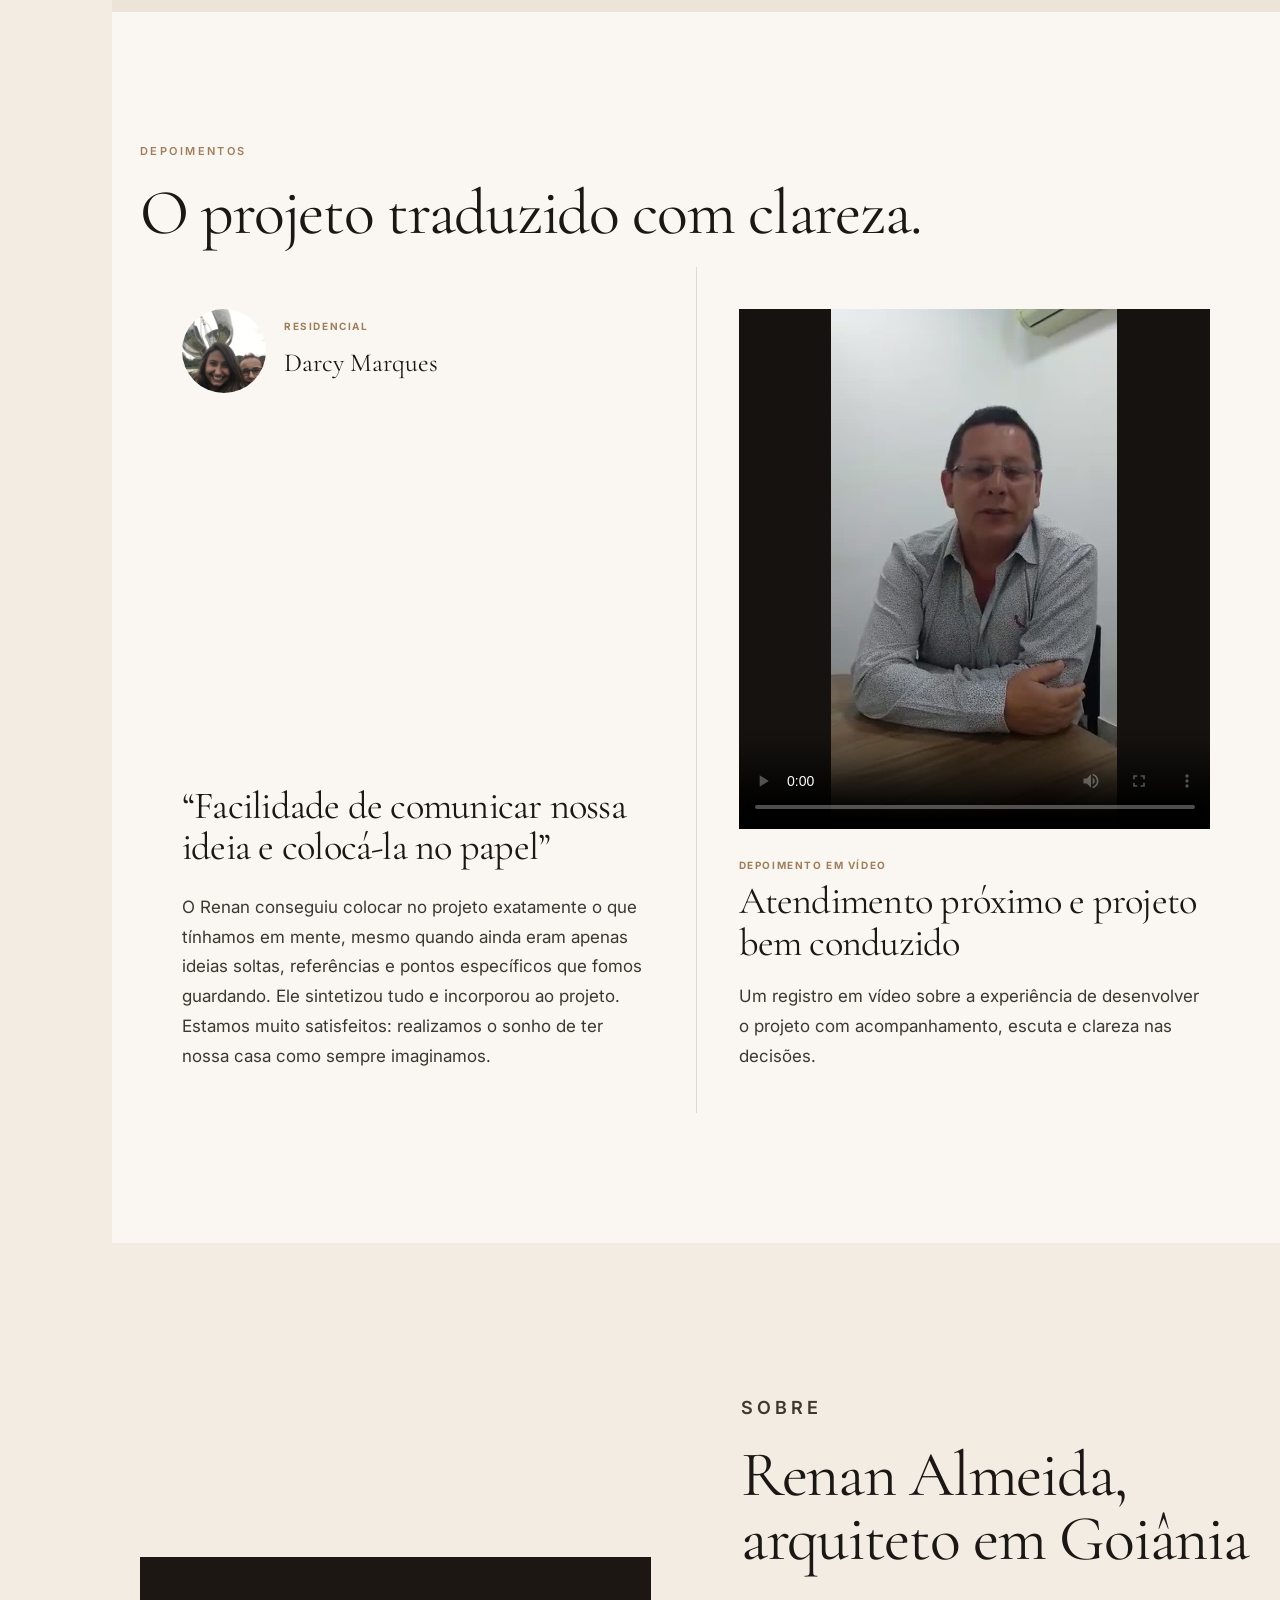
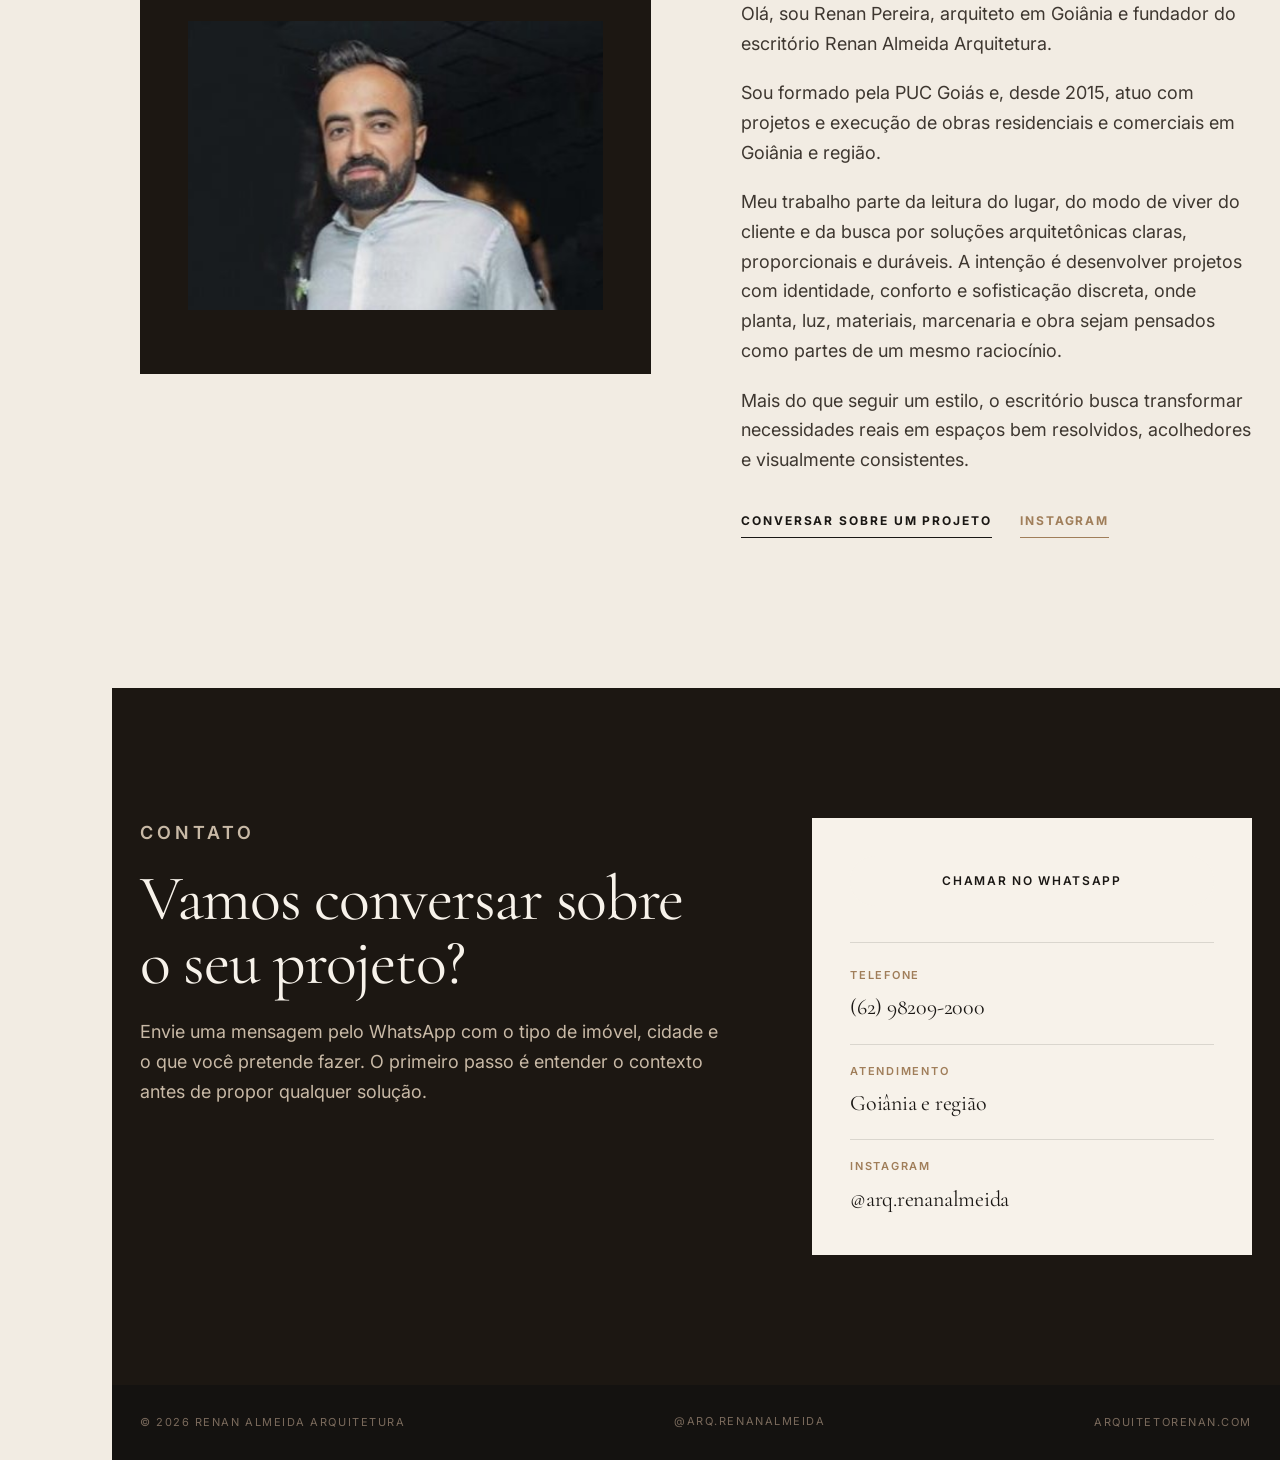
==== commit 720d9c21: "Adicionar páginas de SEO dos serviços" ====
--- a/index.html
+++ b/index.html
@@ -299,34 +299,46 @@
           </div>
         </div>
         <div class="service-grid">
-          <div class="service-item reveal">
+          <a class="service-item service-link-card reveal" href="projetos-residenciais-goiania.html">
             <span class="service-num">01</span>
             <div>
               <h3>Projetos residenciais</h3>
               <p>Casas, reformas, fachadas, áreas gourmet e chácaras com implantação, estética e uso cotidiano bem resolvidos.</p>
-            </div>
-          </div>
-          <div class="service-item reveal reveal-delay-1">
+              <span class="service-more">Ver serviço</span>
+            </div>
+          </a>
+          <a class="service-item service-link-card reveal reveal-delay-1" href="interiores-goiania.html">
             <span class="service-num">02</span>
             <div>
               <h3>Interiores</h3>
               <p>Ambientes internos com marcenaria, iluminação, materiais e mobiliário pensados como uma composição única.</p>
-            </div>
-          </div>
-          <div class="service-item reveal reveal-delay-2">
+              <span class="service-more">Ver serviço</span>
+            </div>
+          </a>
+          <a class="service-item service-link-card reveal reveal-delay-2" href="arquitetura-comercial-goiania.html">
             <span class="service-num">03</span>
             <div>
               <h3>Comercial e corporativo</h3>
-              <p>Consultórios, escritórios, recepções e sedes que comunicam confiança, ordem e profissionalismo.</p>
-            </div>
-          </div>
-          <div class="service-item reveal reveal-delay-3">
+              <p>Recepções, lojas, escritórios e sedes que comunicam confiança, ordem e profissionalismo.</p>
+              <span class="service-more">Ver serviço</span>
+            </div>
+          </a>
+          <a class="service-item service-link-card reveal reveal-delay-3" href="fachadas-residenciais-goiania.html">
             <span class="service-num">04</span>
             <div>
-              <h3>Aprovação e regularização</h3>
-              <p>Serviço técnico complementar para prefeitura, condomínio, vigilância sanitária e demandas legais do imóvel.</p>
-            </div>
-          </div>
+              <h3>Fachadas residenciais</h3>
+              <p>Reformas e composições de fachada com volumes, sombra, materiais naturais, portões e paisagismo.</p>
+              <span class="service-more">Ver serviço</span>
+            </div>
+          </a>
+          <a class="service-item service-link-card reveal reveal-delay-3" href="consultorios-clinicas-goiania.html">
+            <span class="service-num">05</span>
+            <div>
+              <h3>Consultórios e clínicas</h3>
+              <p>Ambientes de atendimento com conforto, fluxo, privacidade e imagem profissional para gerar confiança.</p>
+              <span class="service-more">Ver serviço</span>
+            </div>
+          </a>
         </div>
       </div>
     </section>
--- a/styles.css
+++ b/styles.css
@@ -1068,3 +1068,171 @@
   .about-portrait { padding: 36px 24px; }
   .about-portrait img { min-height: 0; }
 }
+
+
+/* ===== SERVICE LANDING PAGES ===== */
+.service-grid {
+  grid-template-columns: repeat(auto-fit, minmax(220px, 1fr));
+}
+.service-link-card {
+  color: inherit;
+  text-decoration: none;
+}
+.service-more {
+  display: inline-block;
+  margin-top: 22px;
+  font-family: 'Inter', sans-serif;
+  font-size: 10px;
+  text-transform: uppercase;
+  letter-spacing: .18em;
+  color: var(--accent-light);
+  font-weight: 700;
+}
+.service-page main { background: var(--bg); }
+.service-hero {
+  min-height: 86vh;
+  display: flex;
+  align-items: center;
+  background: var(--bg);
+}
+.service-hero-grid {
+  display: grid;
+  grid-template-columns: minmax(0, .95fr) minmax(0, 1.05fr);
+  gap: 72px;
+  align-items: center;
+}
+.breadcrumbs {
+  display: flex;
+  gap: 10px;
+  align-items: center;
+  margin-bottom: 32px;
+  font-family: 'Inter', sans-serif;
+  font-size: 11px;
+  text-transform: uppercase;
+  letter-spacing: .16em;
+  color: var(--muted);
+}
+.breadcrumbs a { border-bottom: 1px solid transparent; transition: border-color .25s, color .25s; }
+.breadcrumbs a:hover { color: var(--ink); border-color: var(--accent); }
+.service-hero h1 {
+  color: var(--ink);
+  font-size: clamp(46px, 6.5vw, 96px);
+  max-width: 820px;
+}
+.service-lead {
+  font-size: clamp(17px, 1.6vw, 21px);
+  color: var(--ink-mid);
+  max-width: 620px;
+  margin: 34px 0 40px;
+}
+.service-hero-image {
+  overflow: hidden;
+  background: #d8d0c3;
+}
+.service-hero-image img {
+  width: 100%;
+  aspect-ratio: 4 / 5;
+  object-fit: cover;
+  filter: saturate(.86);
+}
+.service-fit-grid,
+.service-faq-grid,
+.related-grid {
+  display: grid;
+  grid-template-columns: .85fr 1.15fr;
+  gap: 80px;
+  align-items: start;
+}
+.check-list {
+  list-style: none;
+  padding: 0;
+  display: grid;
+  gap: 1px;
+  background: var(--line);
+}
+.check-list li {
+  position: relative;
+  background: var(--paper);
+  padding: 30px 32px 30px 64px;
+  font-family: 'Inter', sans-serif;
+  font-size: 16px;
+  color: var(--ink-mid);
+}
+.check-list li::before {
+  content: '✓';
+  position: absolute;
+  left: 30px;
+  top: 30px;
+  color: var(--accent);
+  font-weight: 700;
+}
+.faq-list { display: grid; gap: 1px; background: var(--line); }
+.faq-item {
+  background: var(--paper);
+  padding: 0;
+}
+.faq-item summary {
+  padding: 26px 30px;
+  cursor: pointer;
+  font-family: 'Cormorant Garamond', Georgia, serif;
+  font-size: clamp(22px, 2vw, 30px);
+  color: var(--ink);
+  list-style: none;
+}
+.faq-item summary::-webkit-details-marker { display: none; }
+.faq-item summary::after {
+  content: '+';
+  float: right;
+  font-family: 'Inter', sans-serif;
+  color: var(--accent);
+}
+.faq-item[open] summary::after { content: '–'; }
+.faq-item p {
+  padding: 0 30px 28px;
+  max-width: 780px;
+}
+.related-links {
+  display: flex;
+  flex-wrap: wrap;
+  gap: 10px;
+}
+.related-links a {
+  display: inline-flex;
+  align-items: center;
+  min-height: 44px;
+  border: 1px solid var(--line);
+  border-radius: 999px;
+  padding: 10px 18px;
+  font-family: 'Inter', sans-serif;
+  font-size: 11px;
+  text-transform: uppercase;
+  letter-spacing: .14em;
+  color: var(--muted);
+  transition: background .25s, color .25s, border-color .25s;
+}
+.related-links a:hover { background: var(--ink); color: var(--cream); border-color: var(--ink); }
+.service-footer-inner { flex-wrap: wrap; }
+
+@media (max-width: 1060px) {
+  .service-hero { min-height: auto; padding-top: 110px; }
+  .service-hero-grid,
+  .service-fit-grid,
+  .service-faq-grid,
+  .related-grid {
+    grid-template-columns: 1fr;
+    gap: 44px;
+  }
+  .service-hero-image img { aspect-ratio: 16 / 10; }
+}
+@media (max-width: 700px) {
+  .service-hero { padding-top: 92px; }
+  .service-hero h1 { font-size: clamp(42px, 13vw, 58px); }
+  .service-lead { font-size: 16px; margin: 26px 0 32px; }
+  .breadcrumbs { margin-bottom: 24px; font-size: 10px; flex-wrap: wrap; }
+  .check-list li { padding: 24px 22px 24px 54px; font-size: 15px; }
+  .check-list li::before { left: 24px; top: 24px; }
+  .faq-item summary { padding: 22px 20px; }
+  .faq-item p { padding: 0 20px 24px; }
+  .related-links { flex-direction: column; }
+  .related-links a { justify-content: center; text-align: center; }
+}
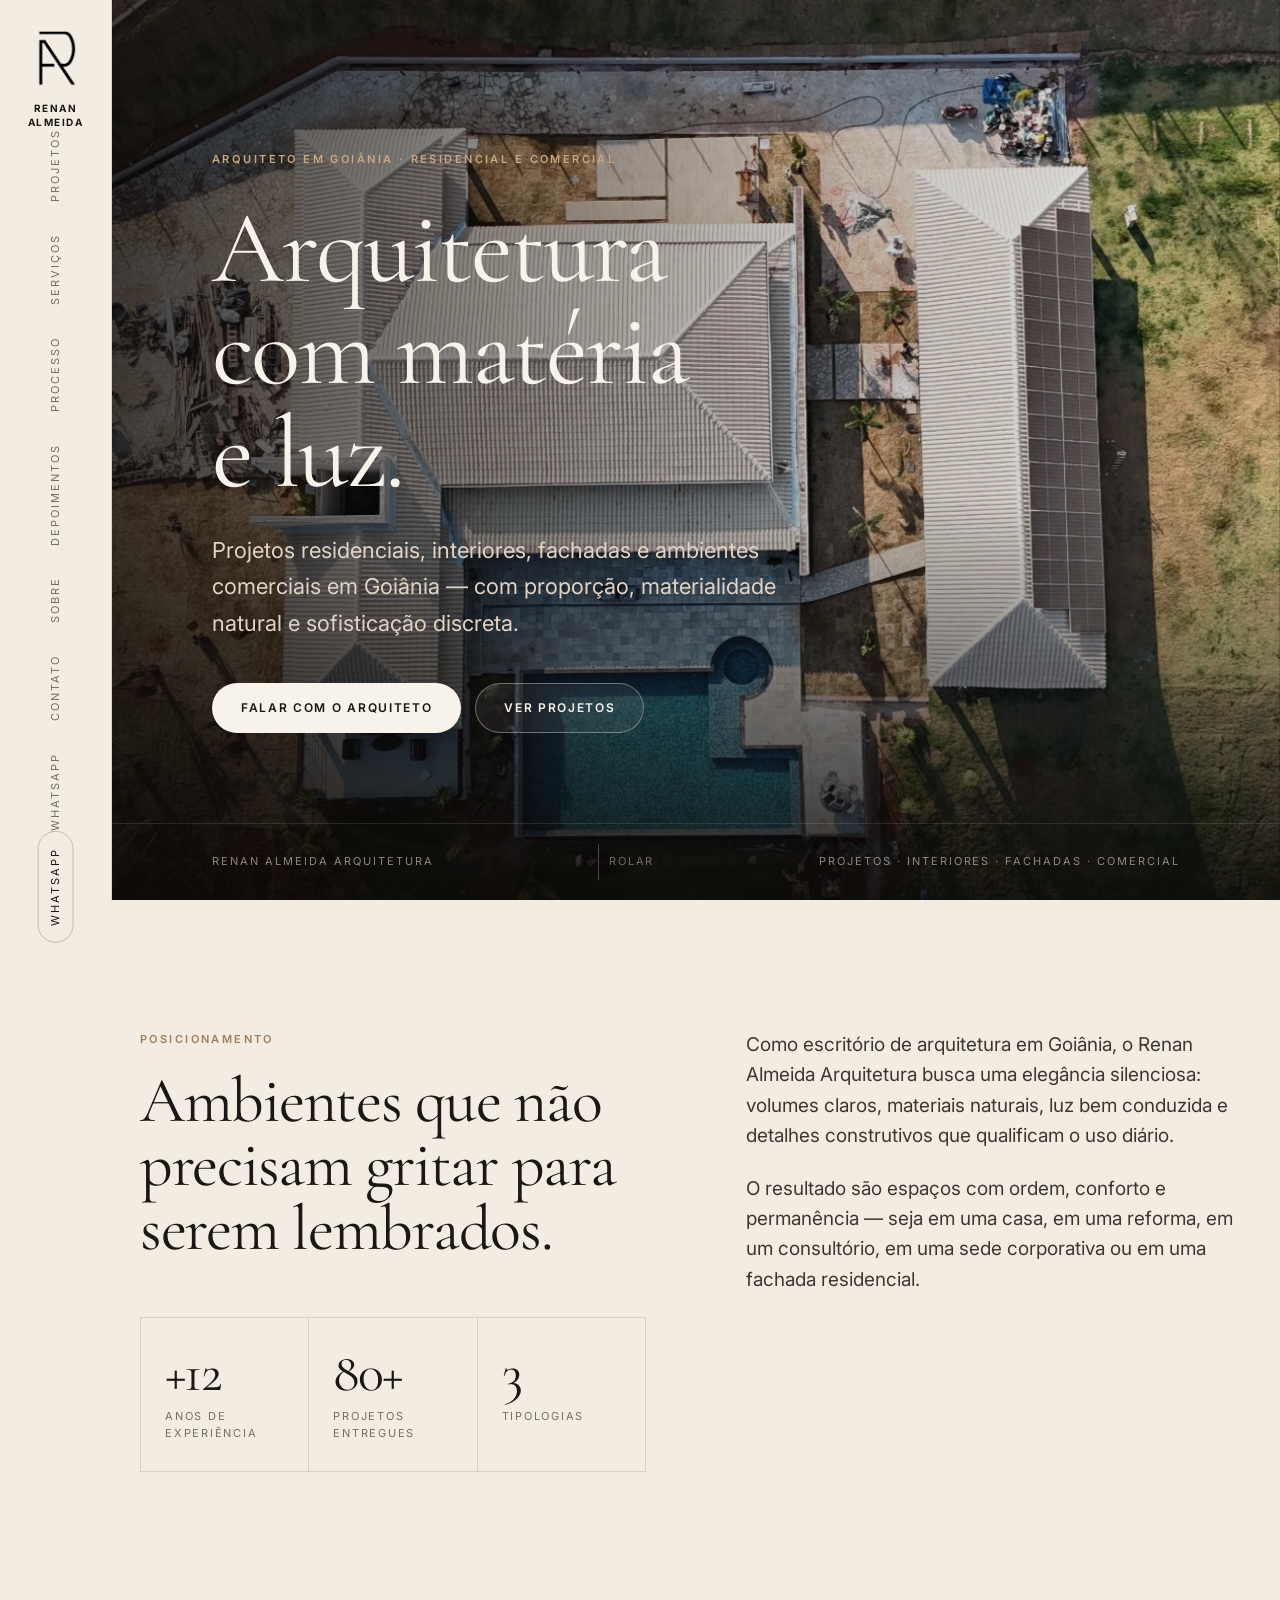
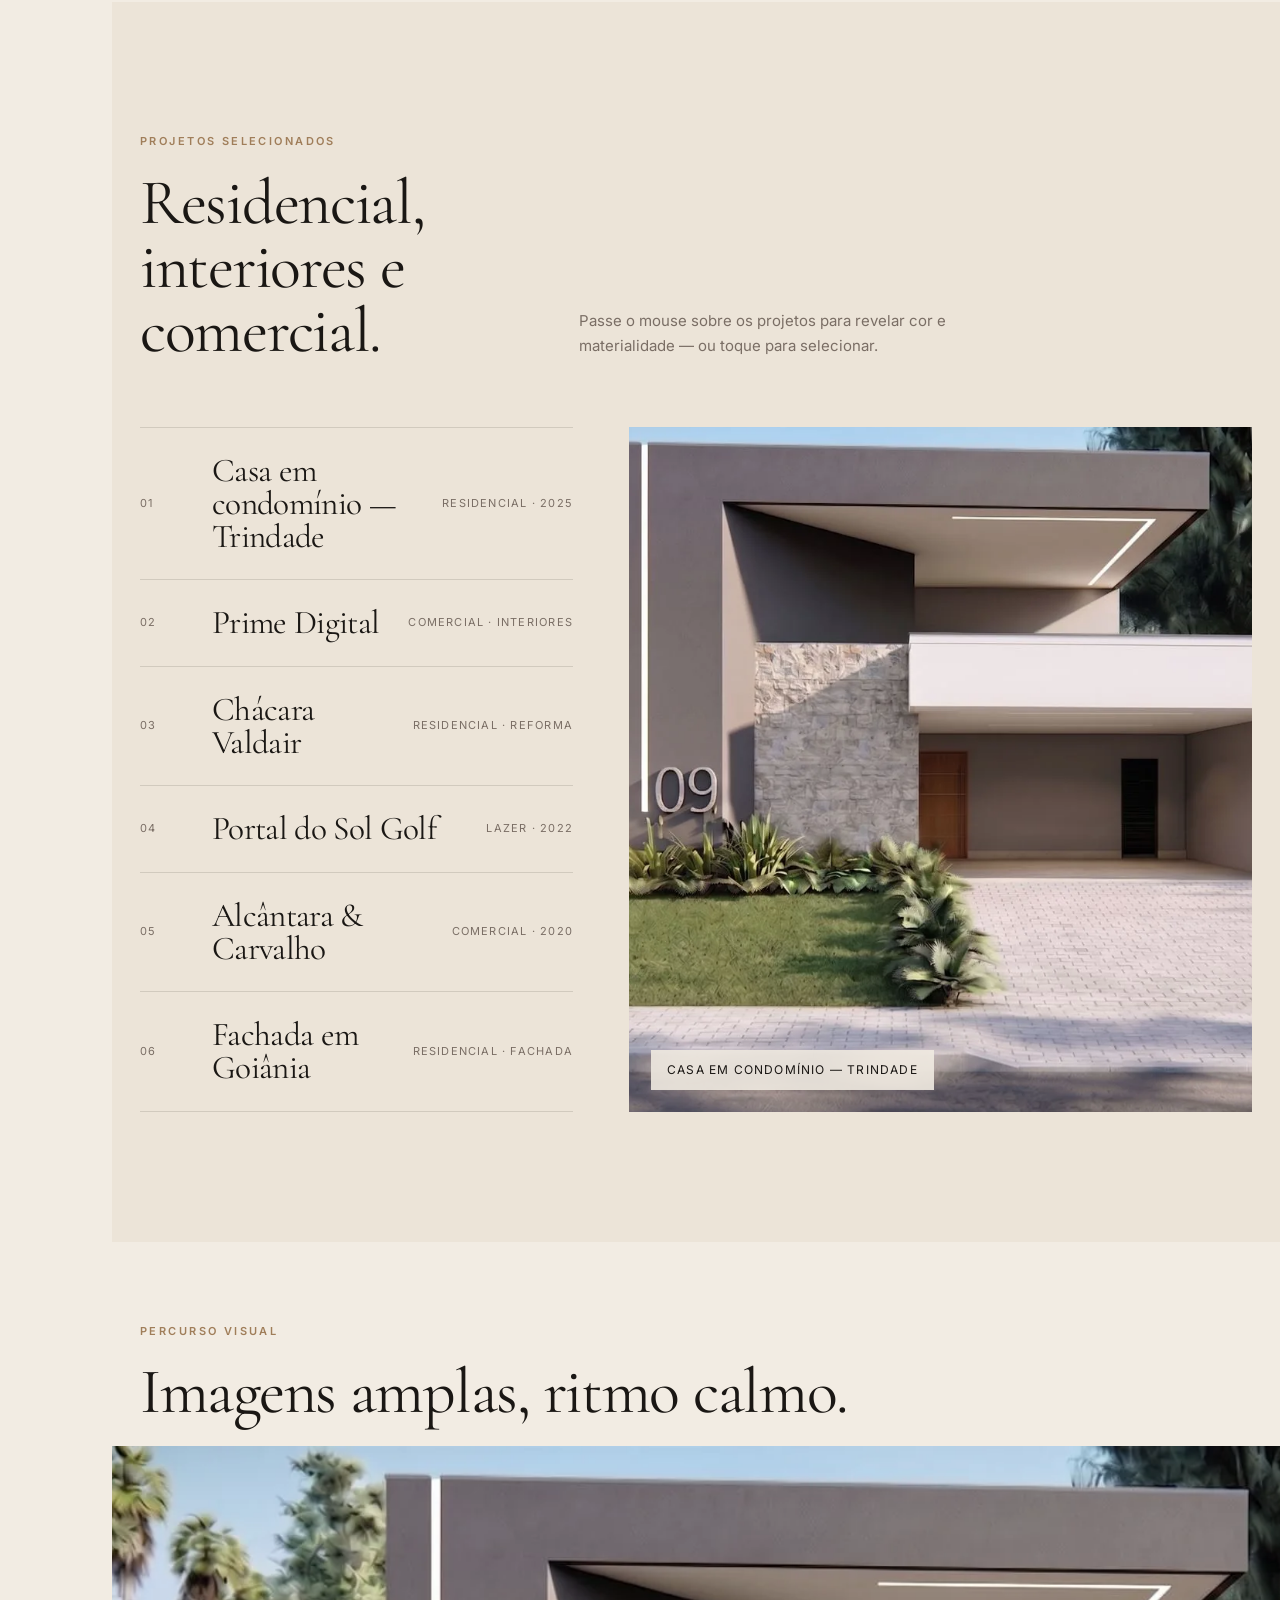
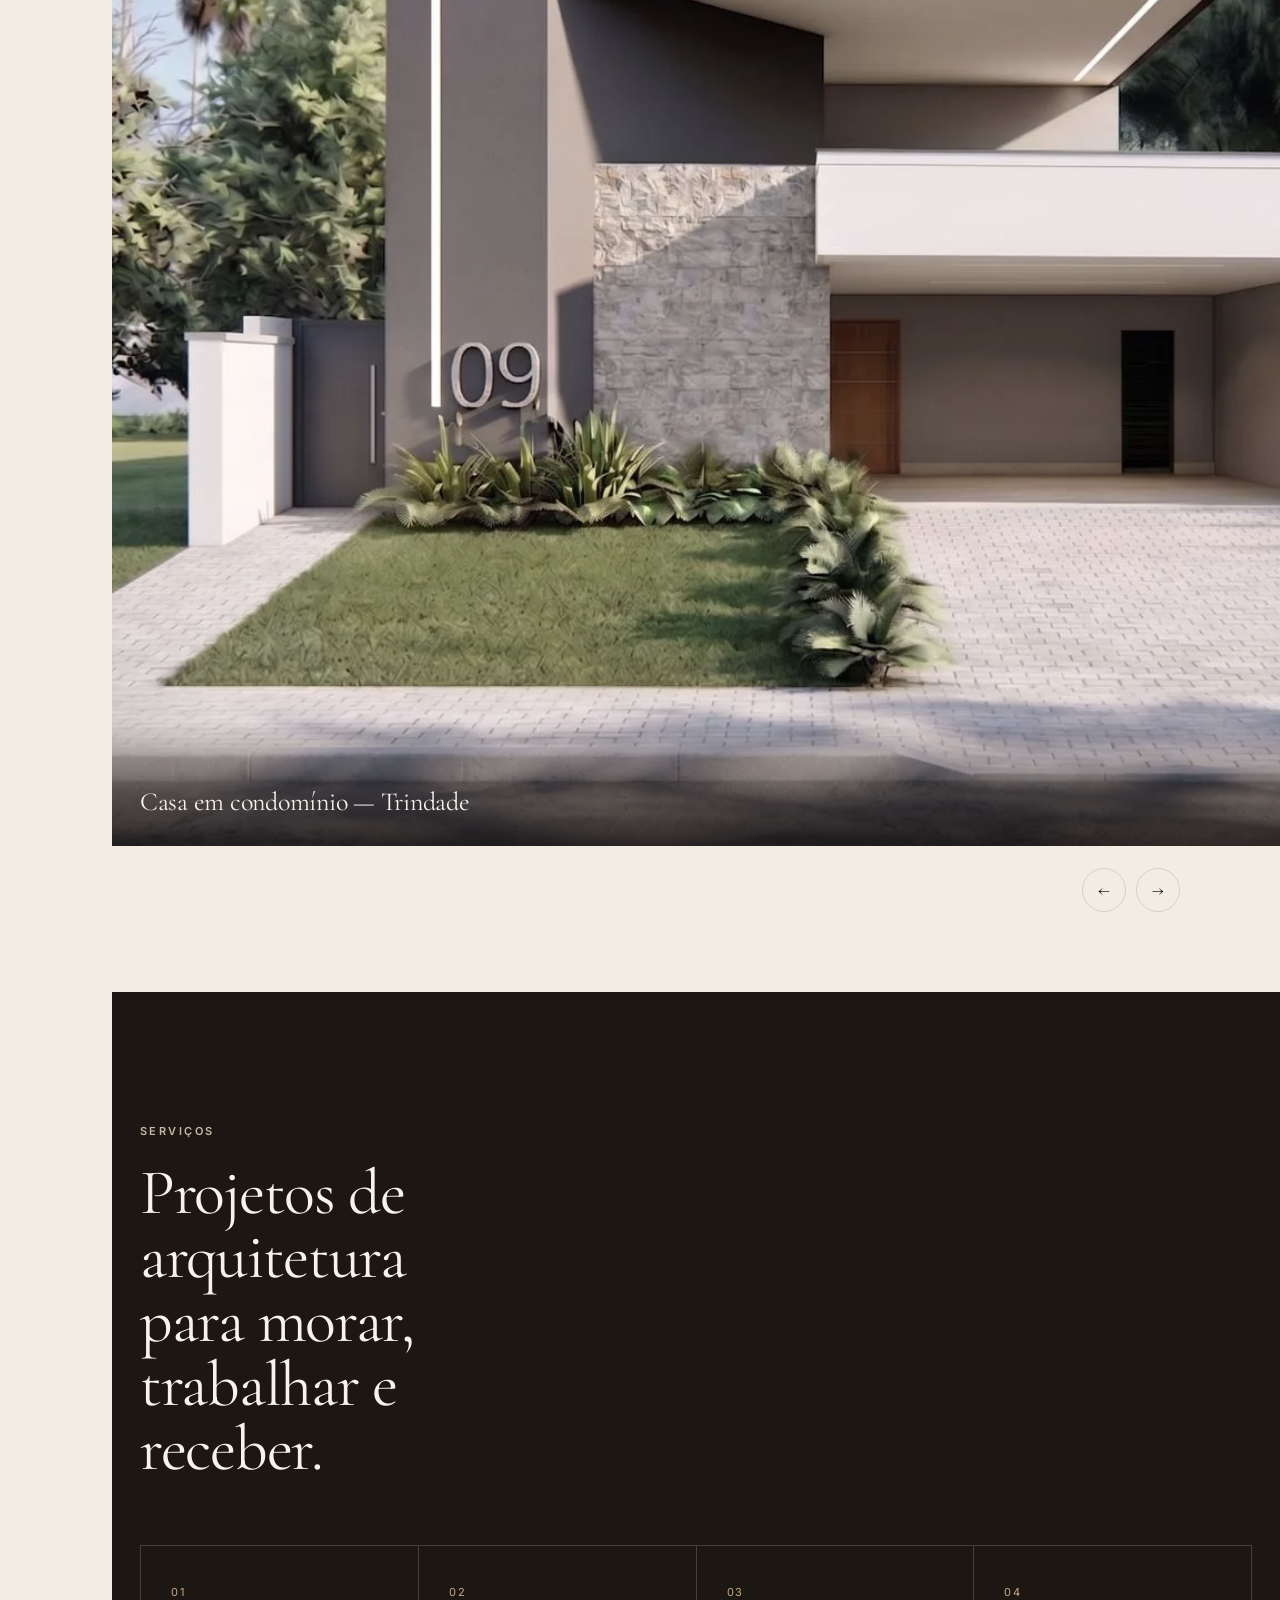
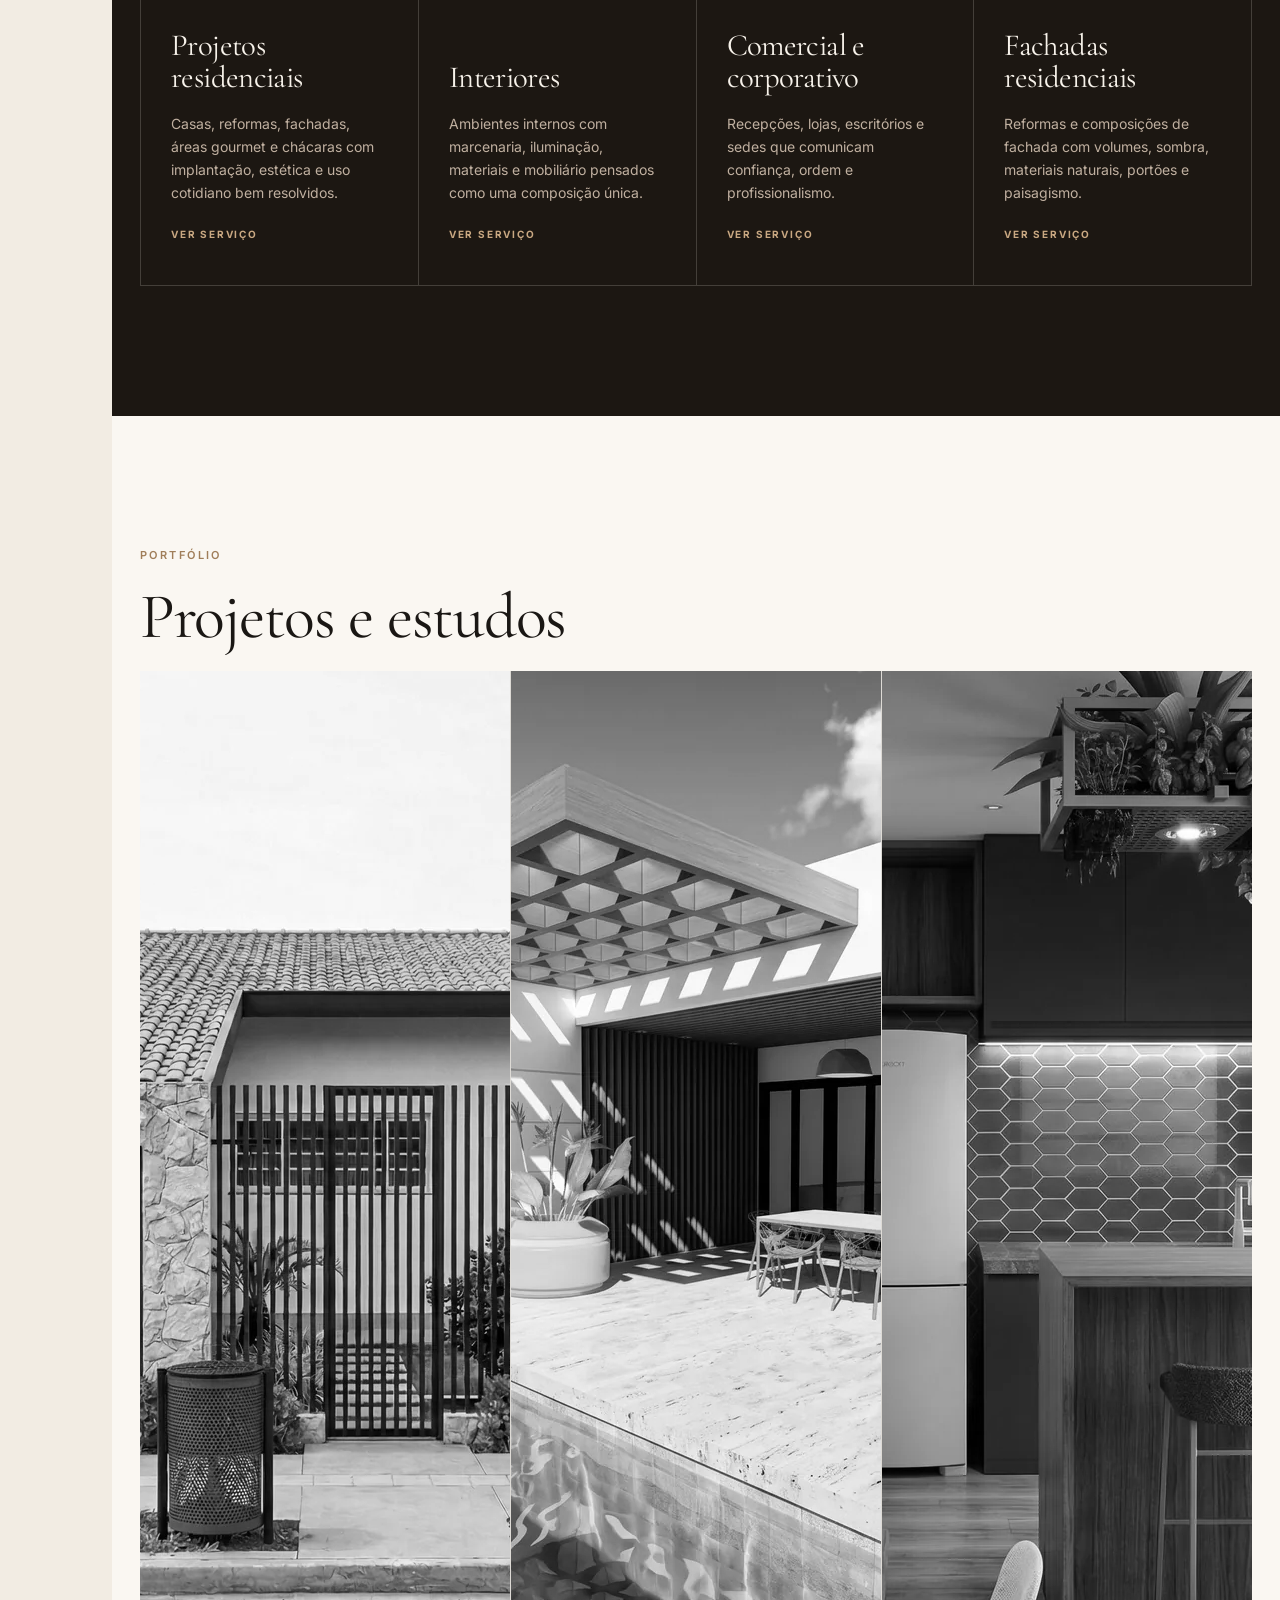
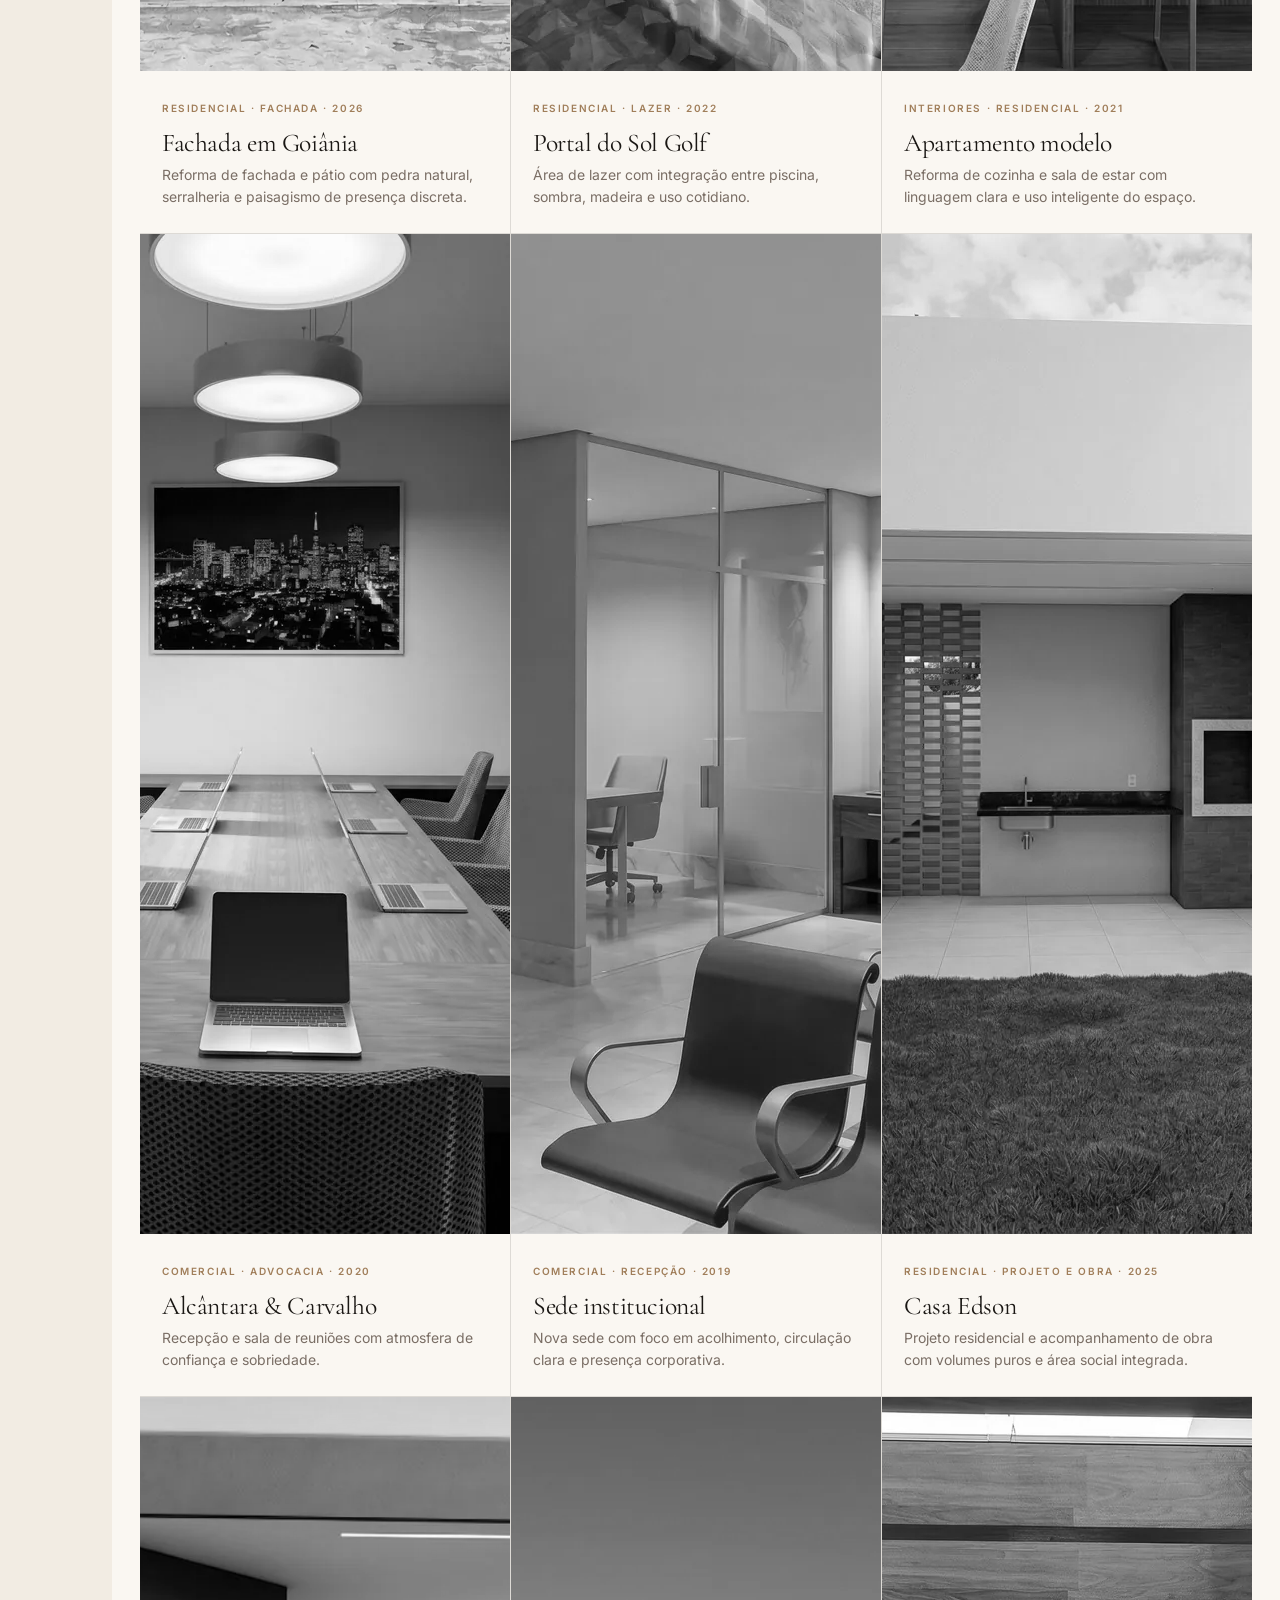
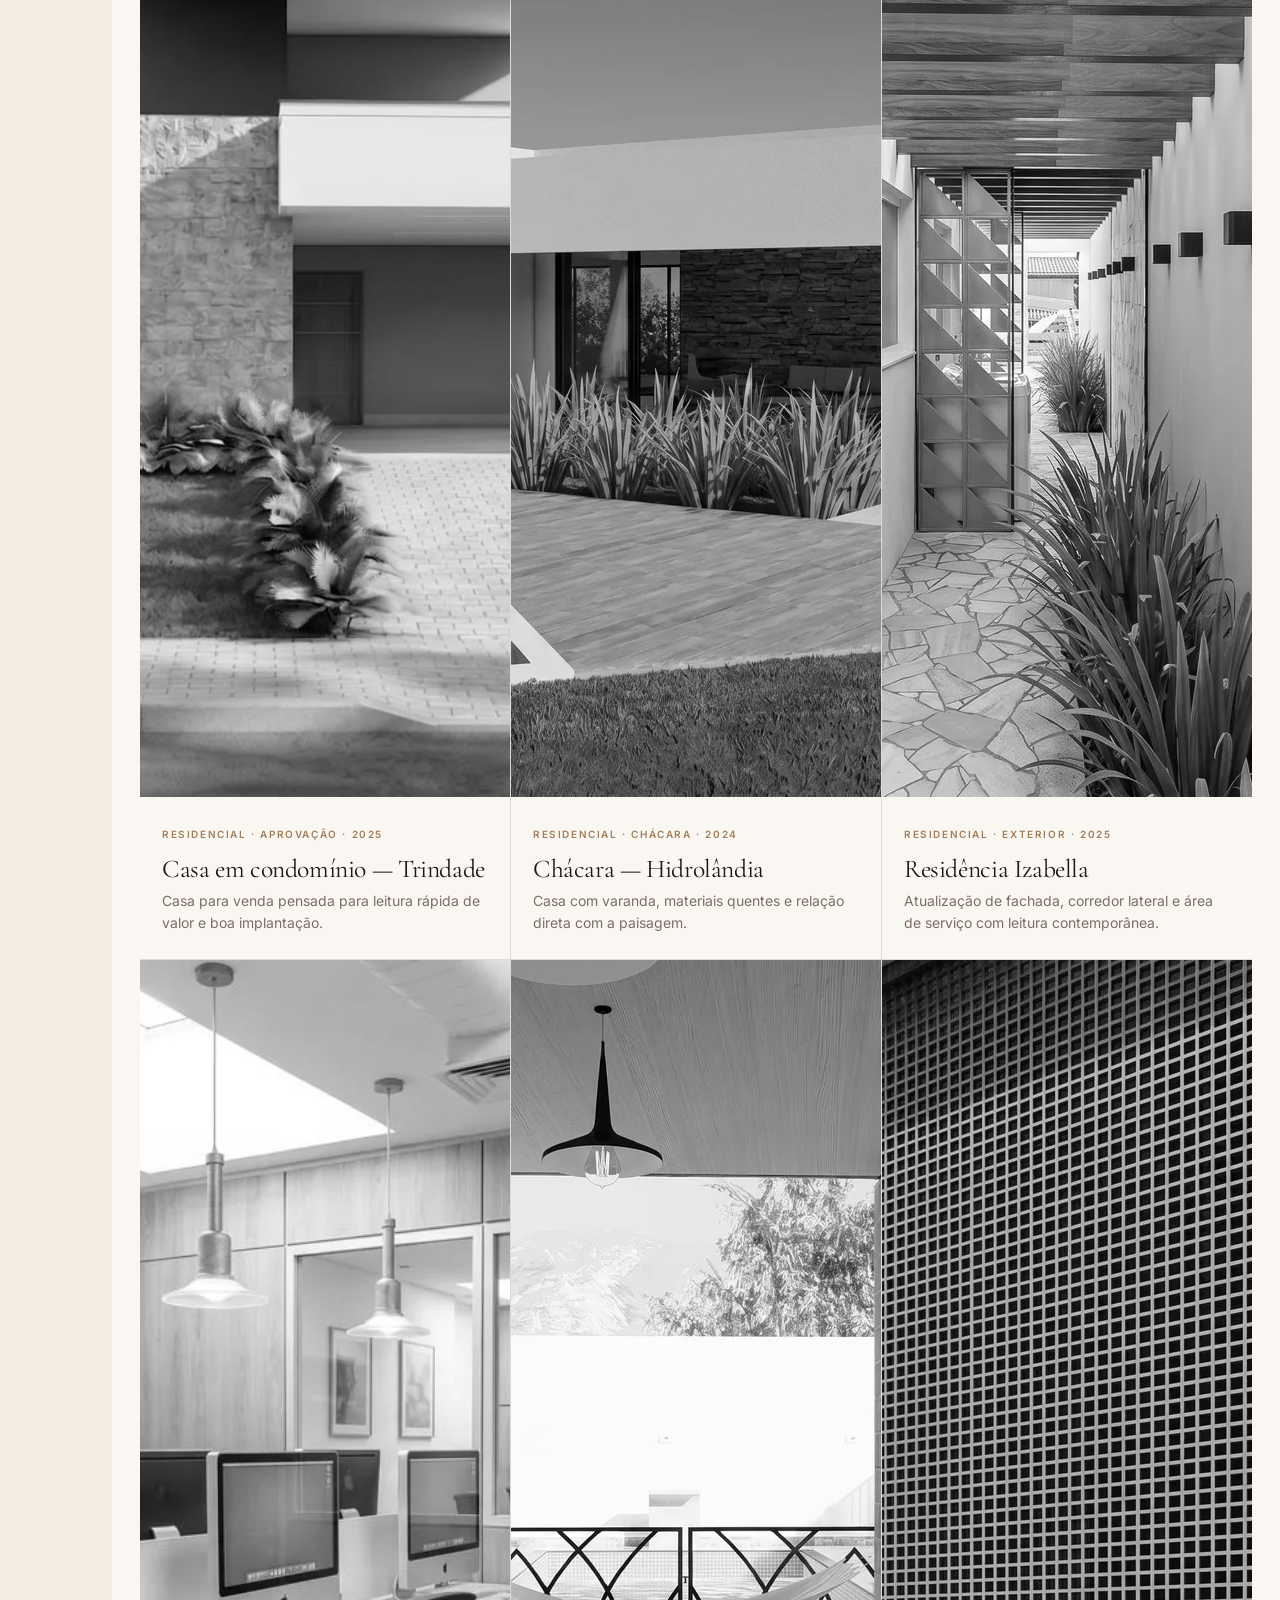
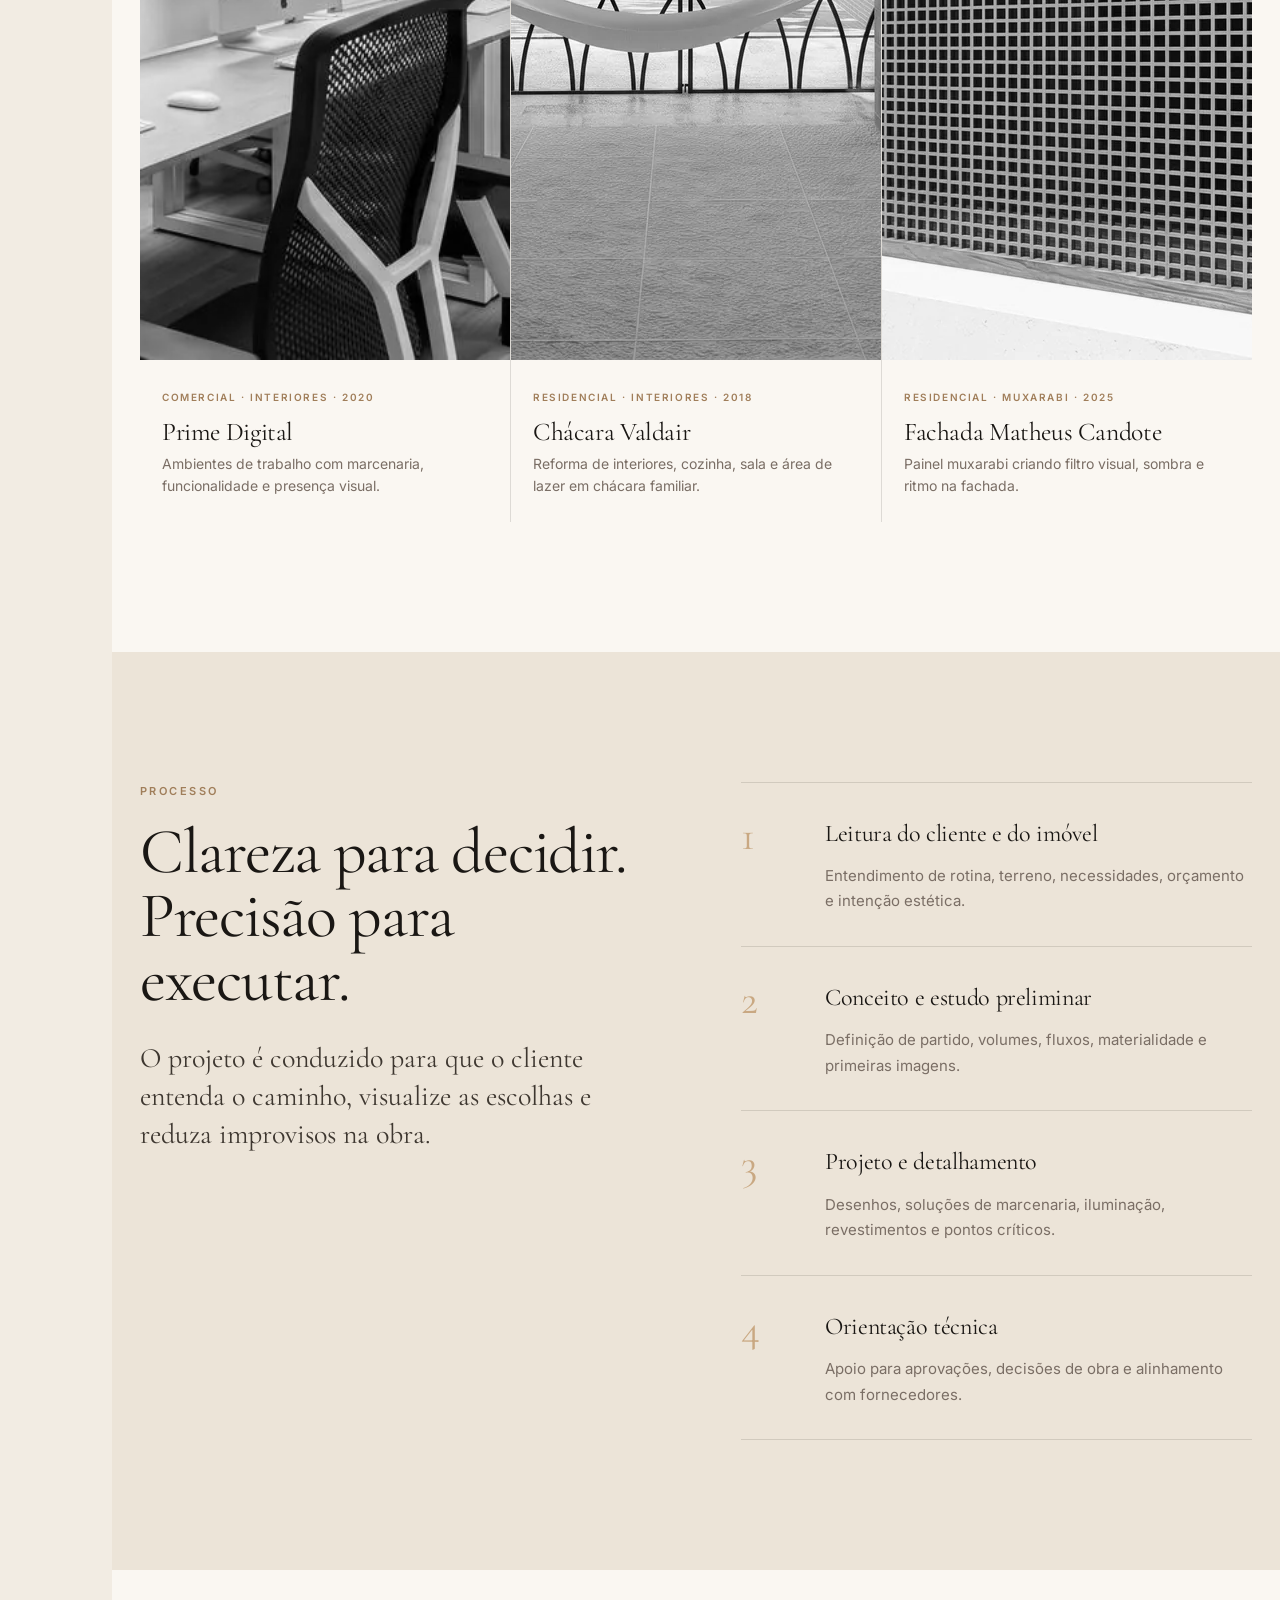
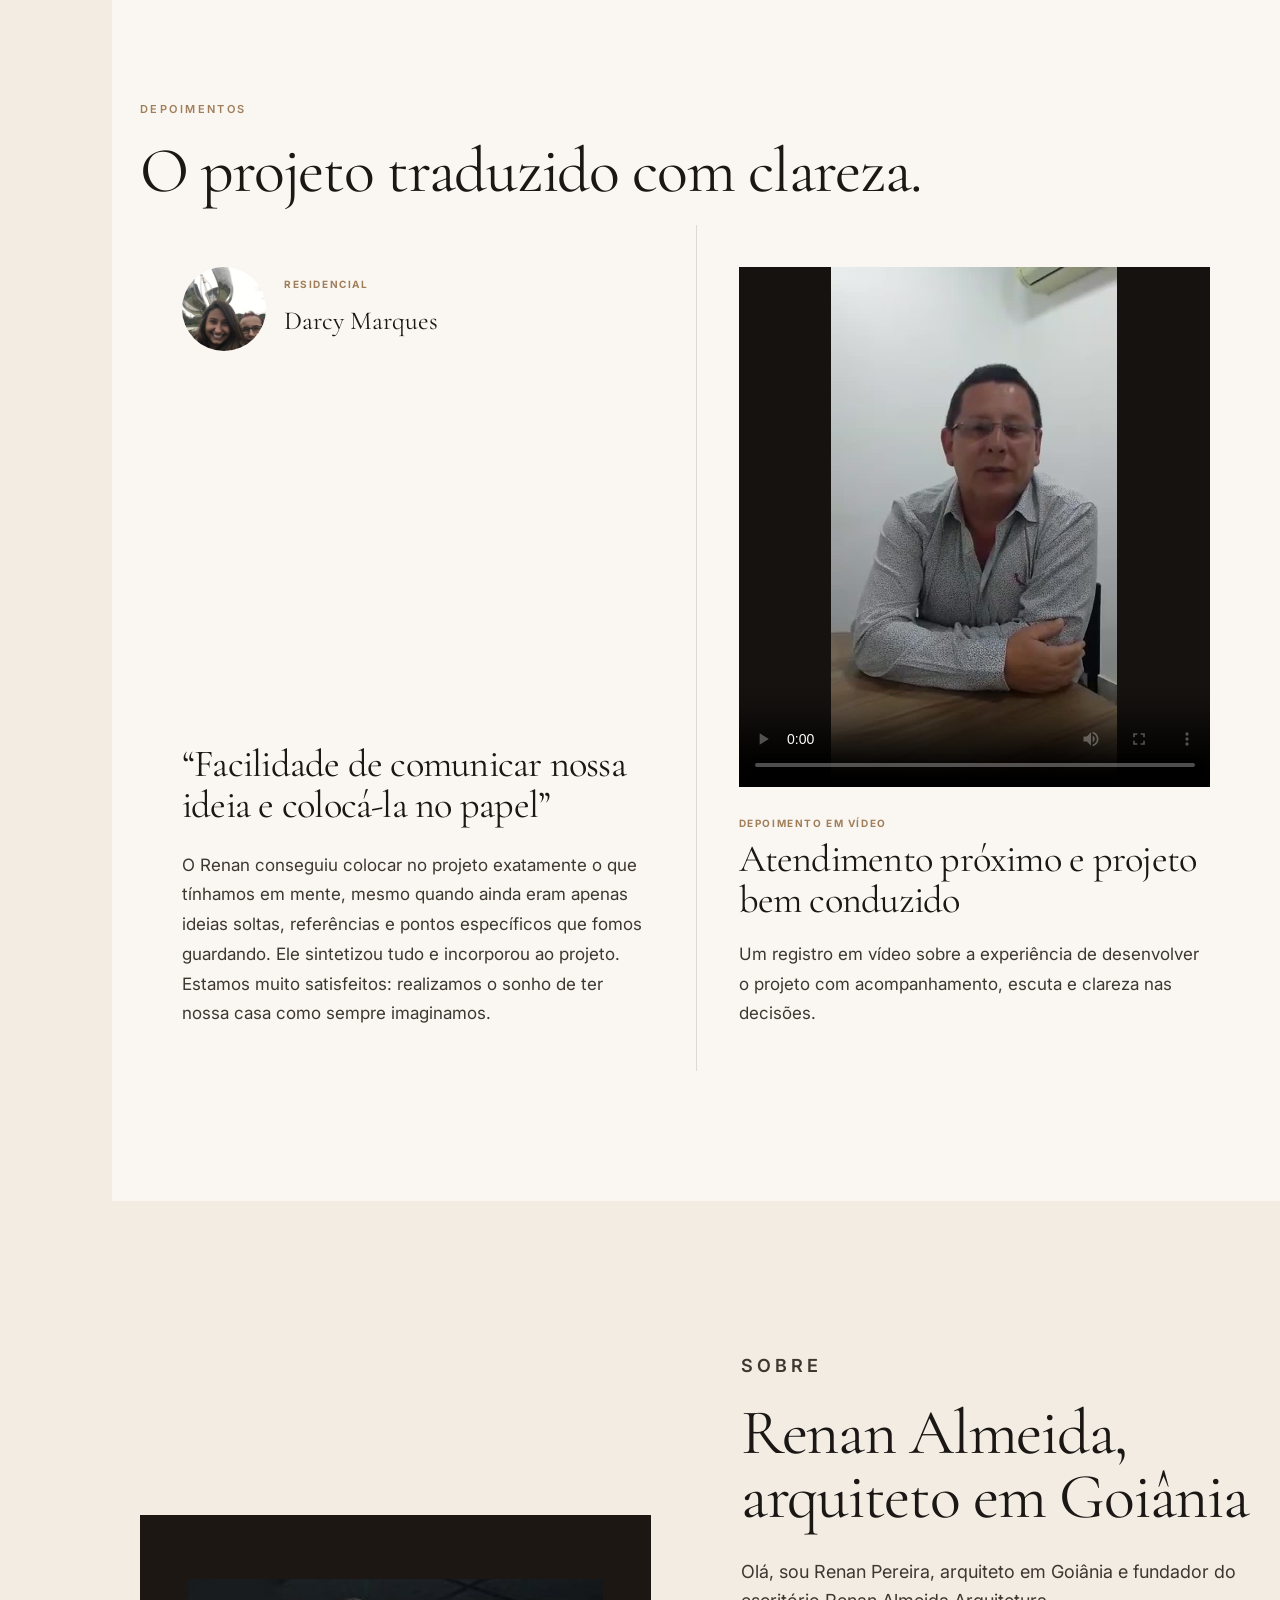
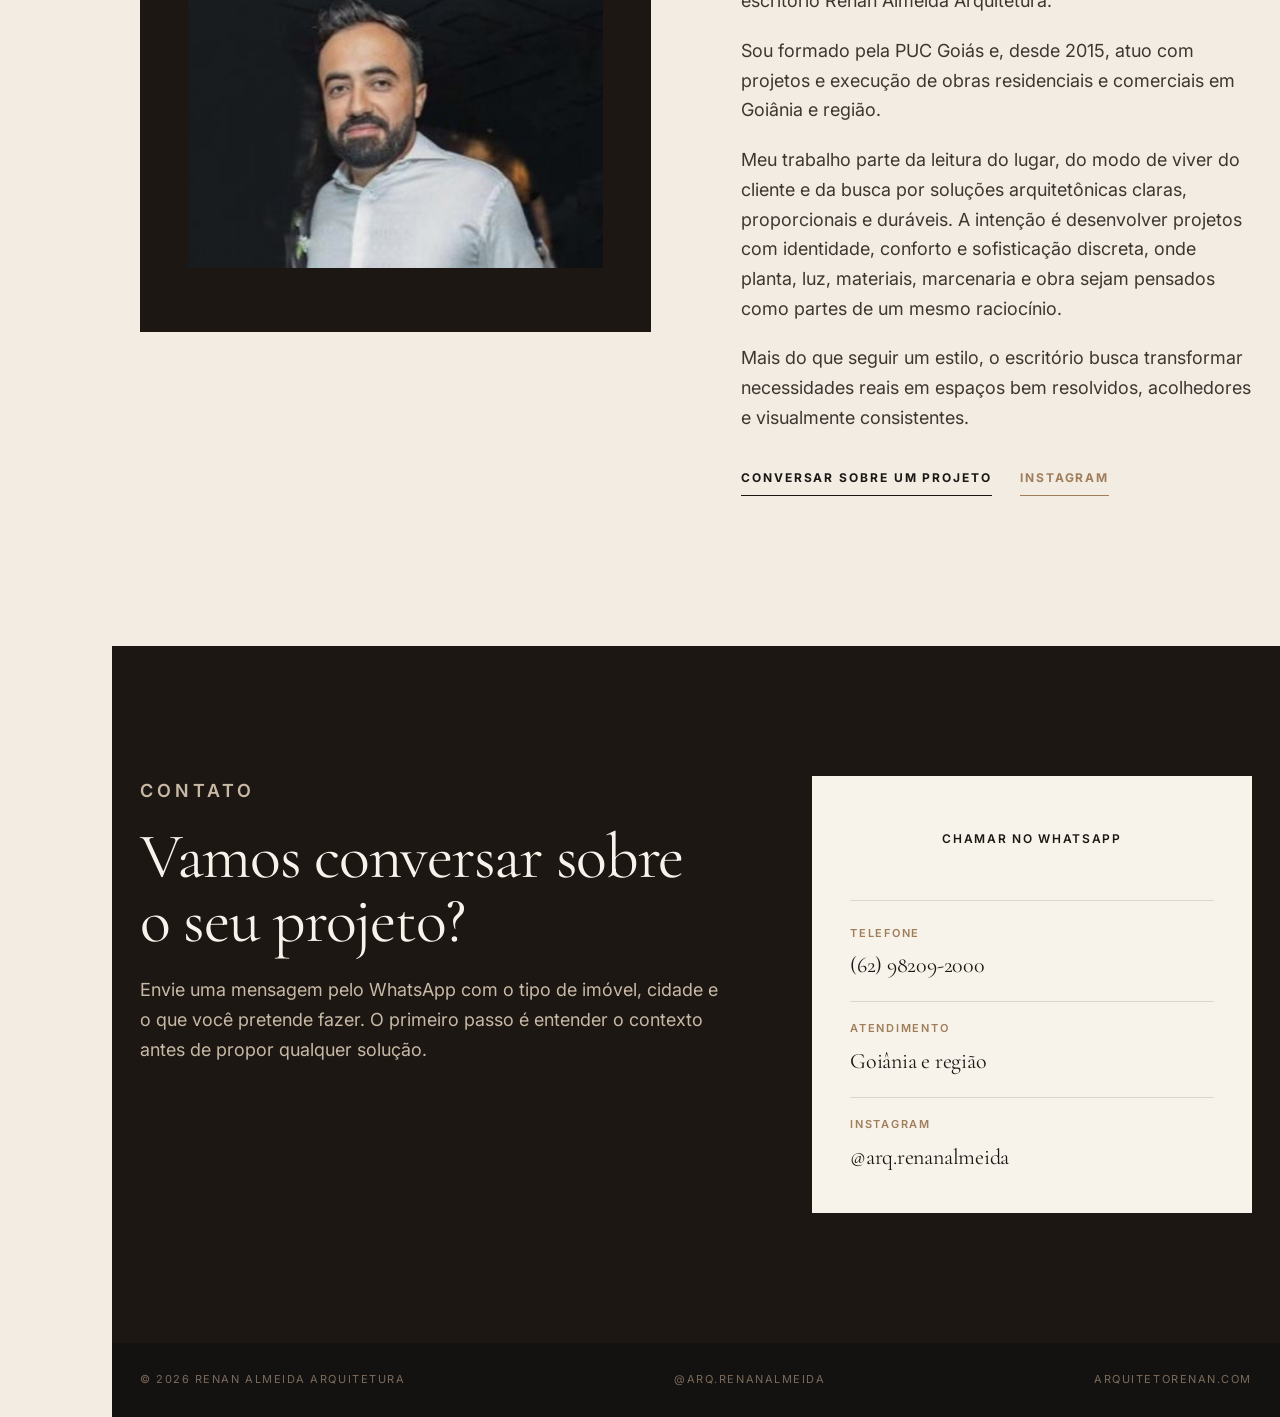
==== commit 6c6a2784: "Remover página de consultórios" ====
--- a/index.html
+++ b/index.html
@@ -331,14 +331,6 @@
               <span class="service-more">Ver serviço</span>
             </div>
           </a>
-          <a class="service-item service-link-card reveal reveal-delay-3" href="consultorios-clinicas-goiania.html">
-            <span class="service-num">05</span>
-            <div>
-              <h3>Consultórios e clínicas</h3>
-              <p>Ambientes de atendimento com conforto, fluxo, privacidade e imagem profissional para gerar confiança.</p>
-              <span class="service-more">Ver serviço</span>
-            </div>
-          </a>
         </div>
       </div>
     </section>
